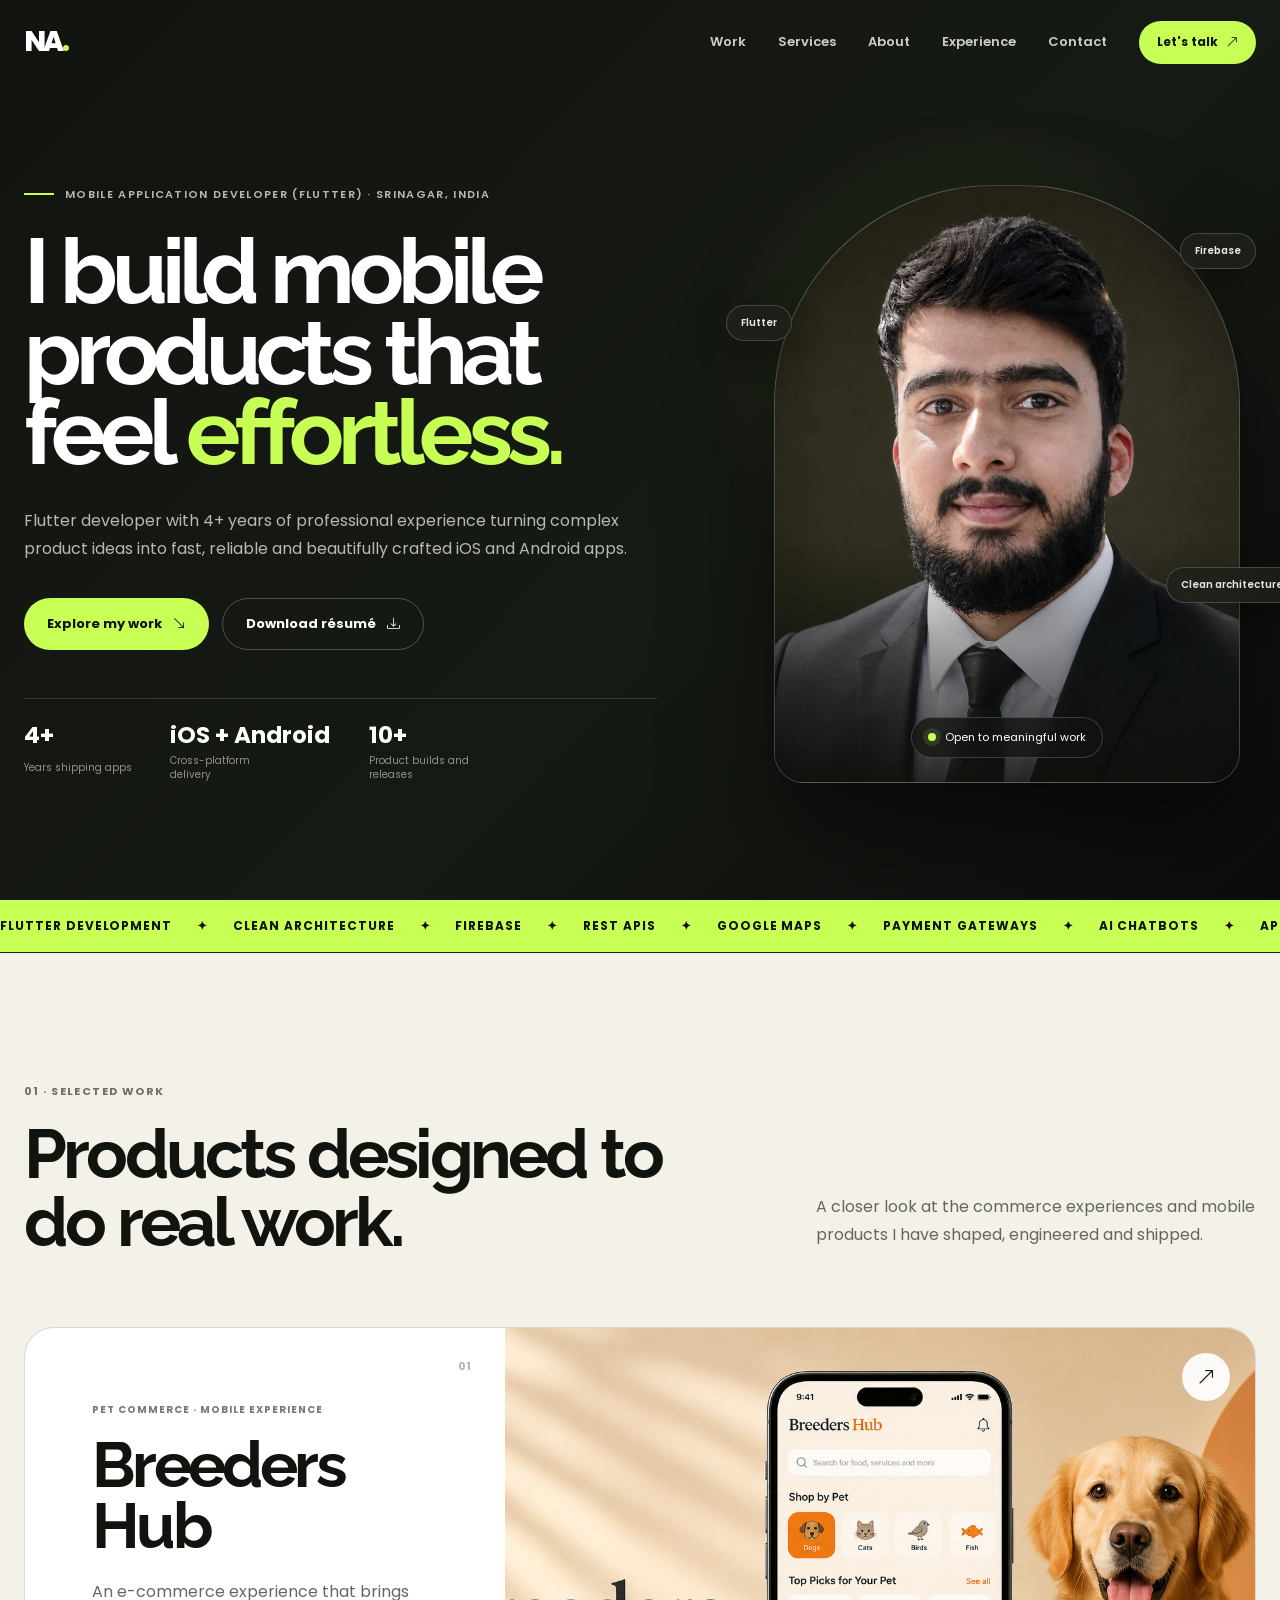
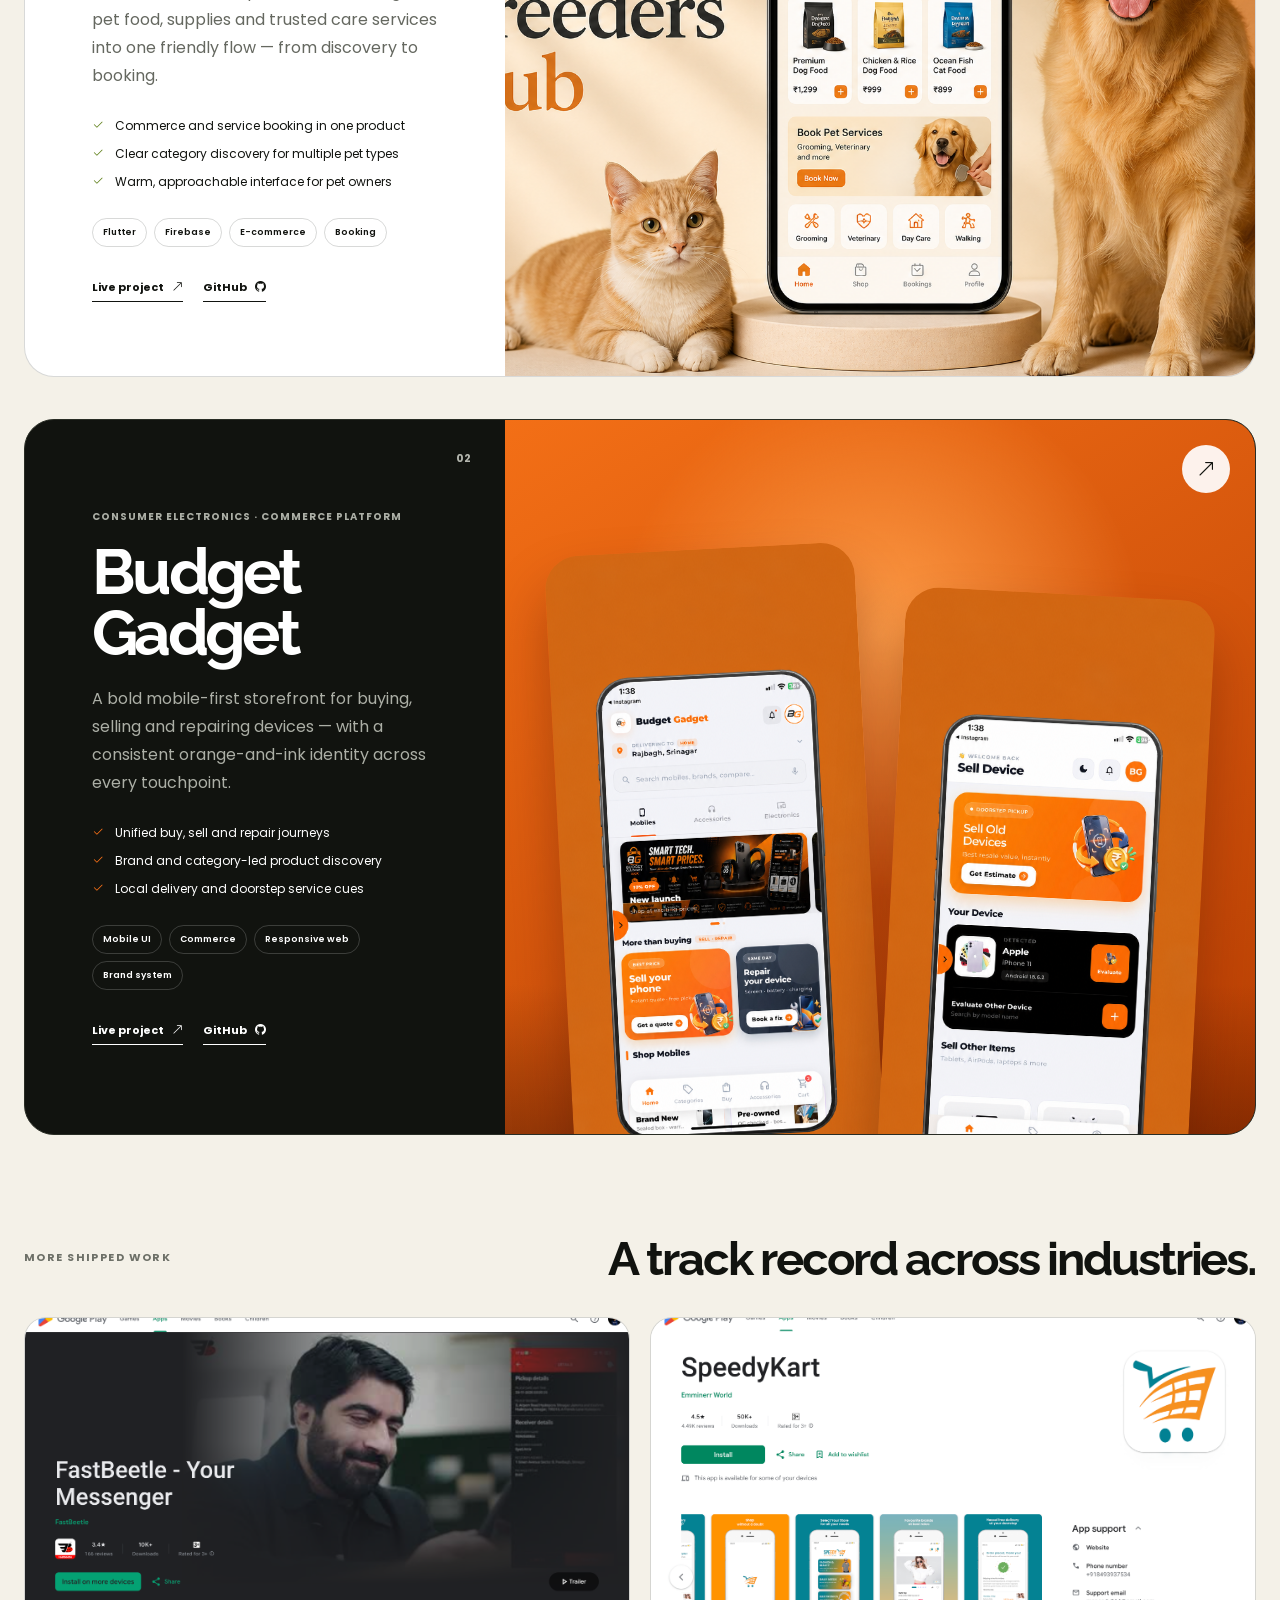
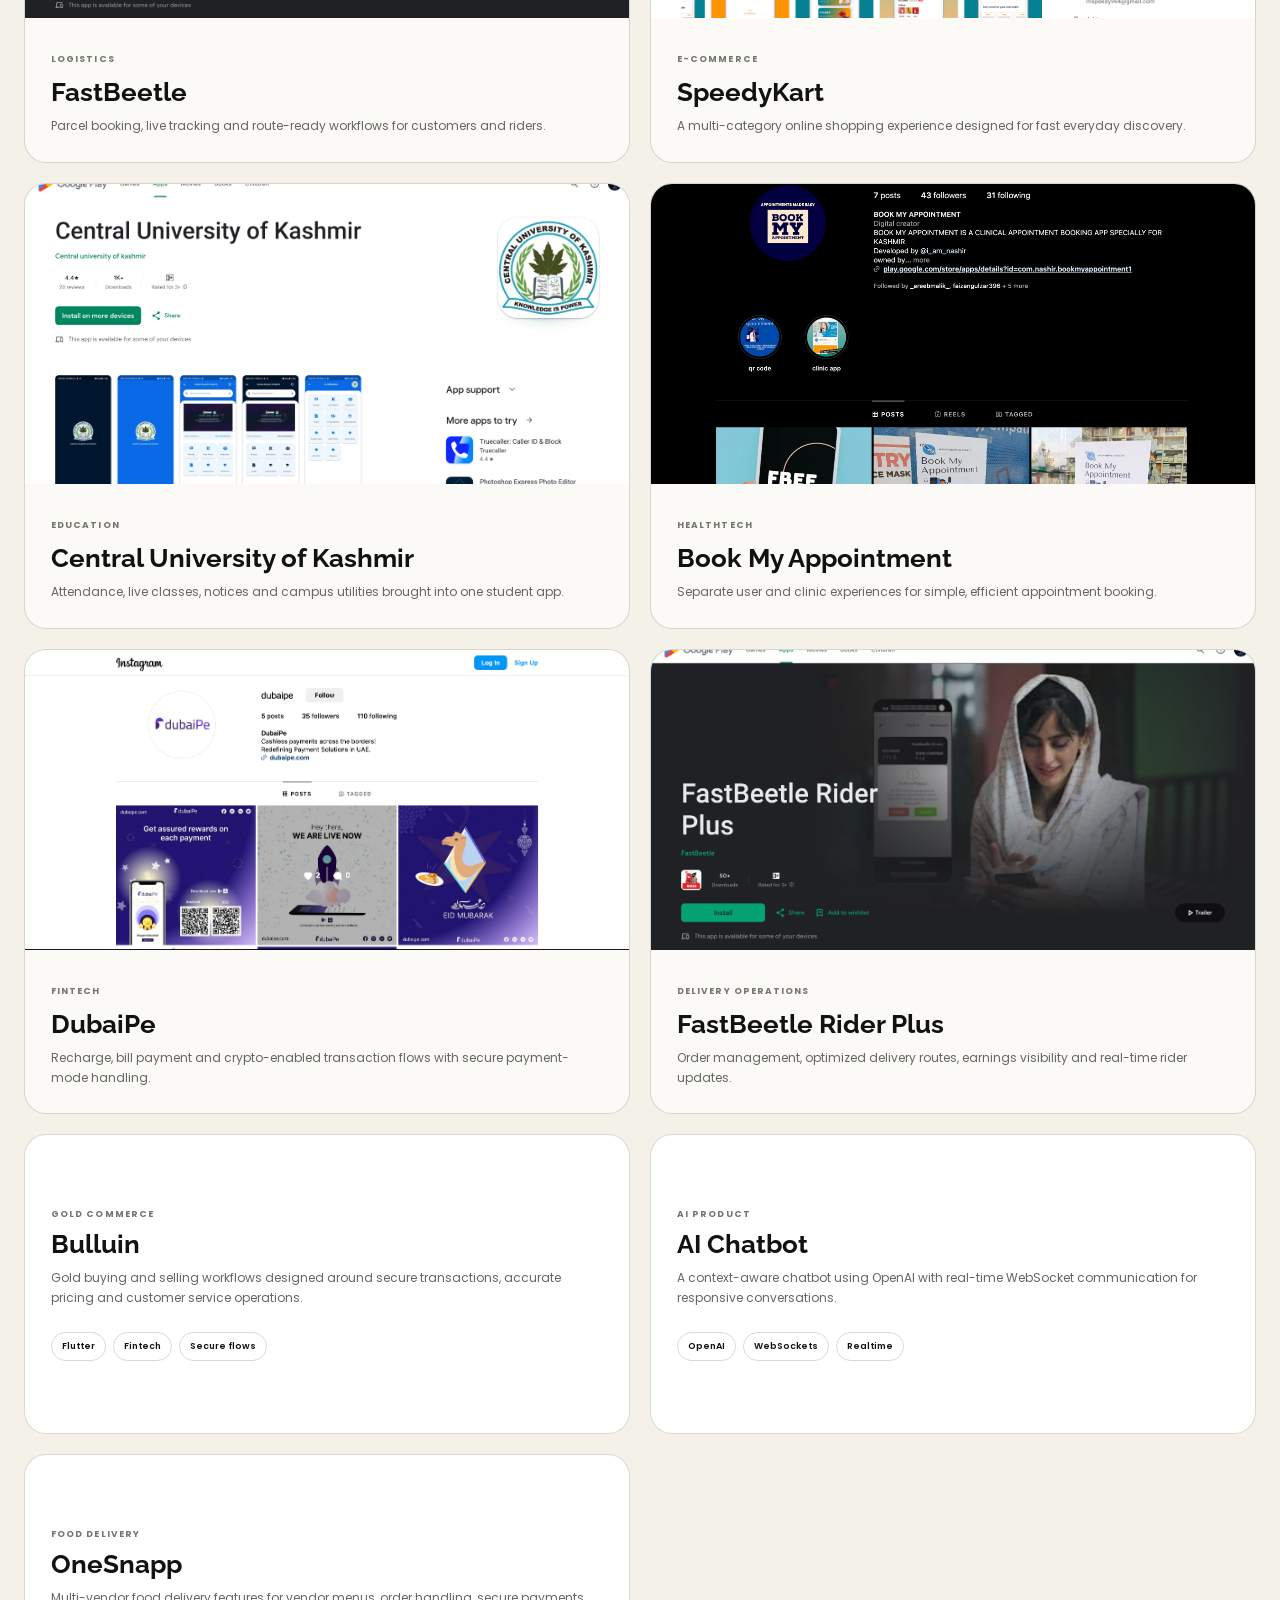
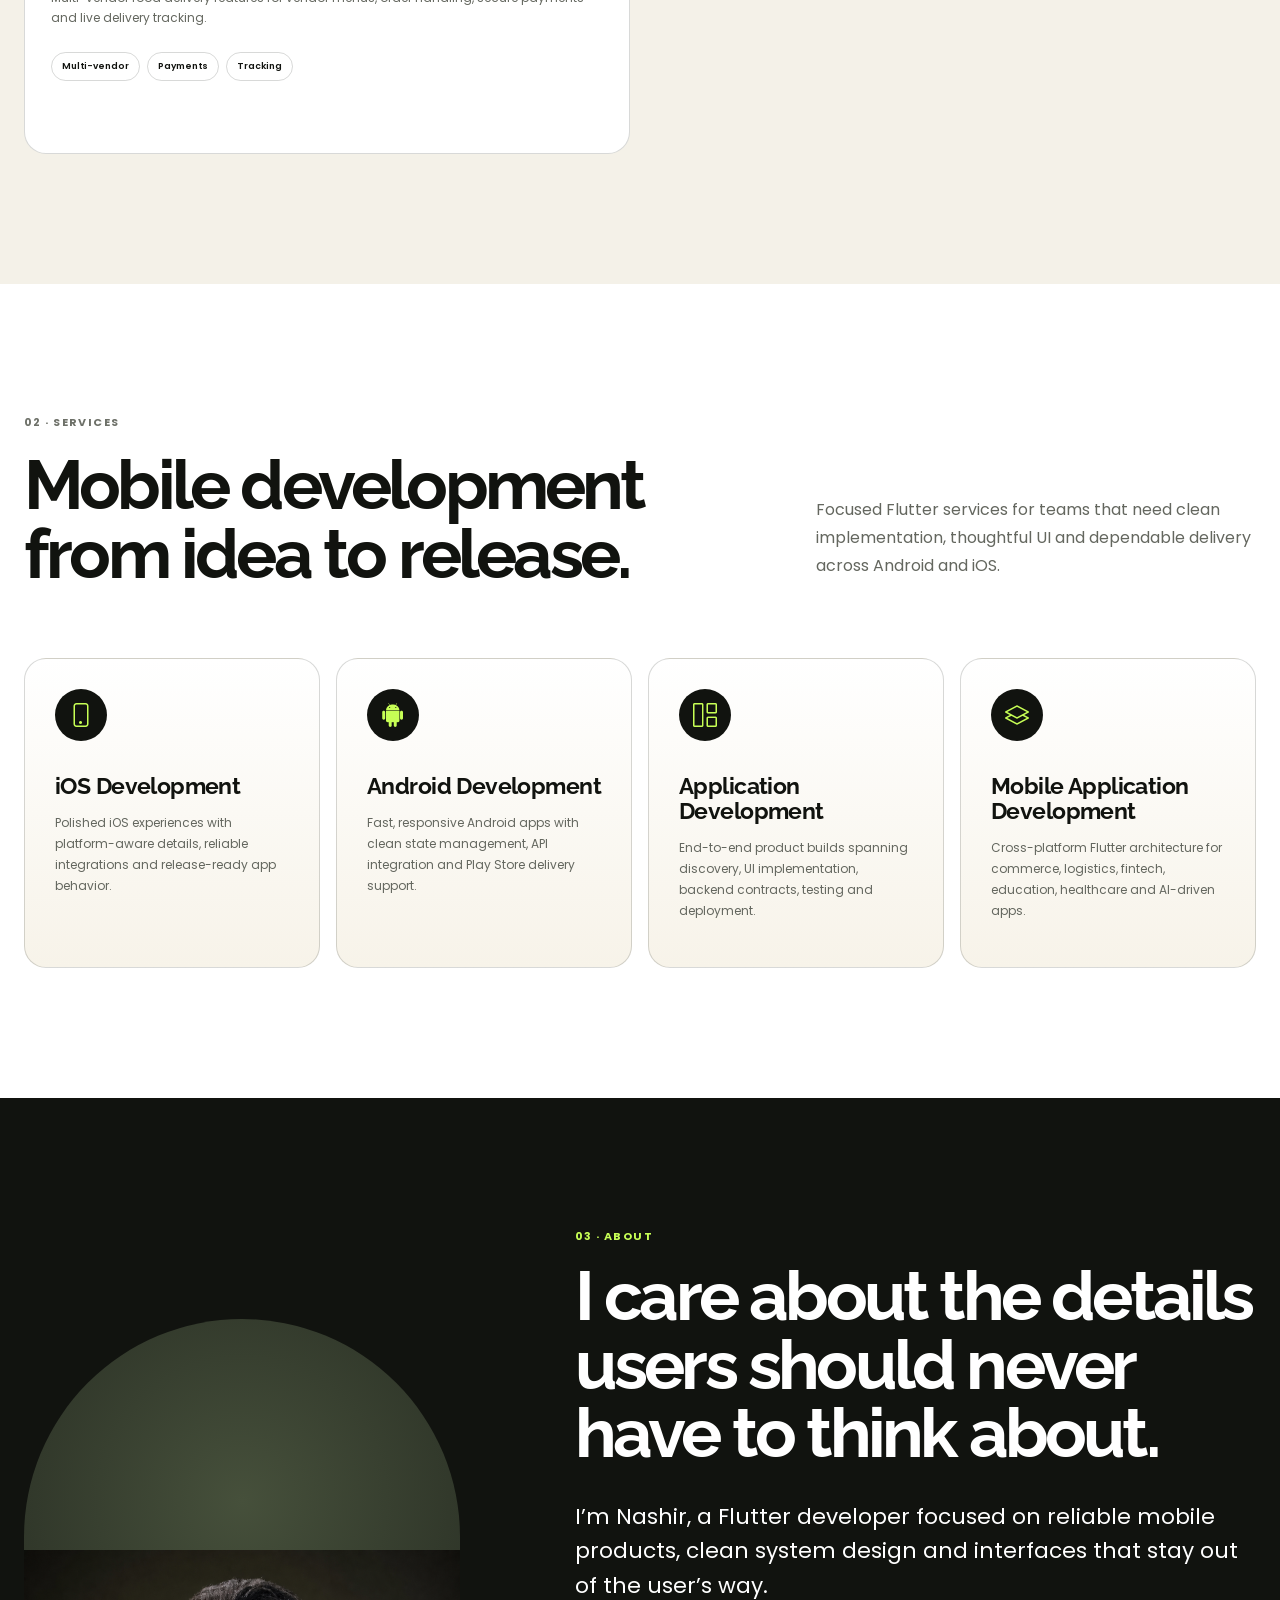
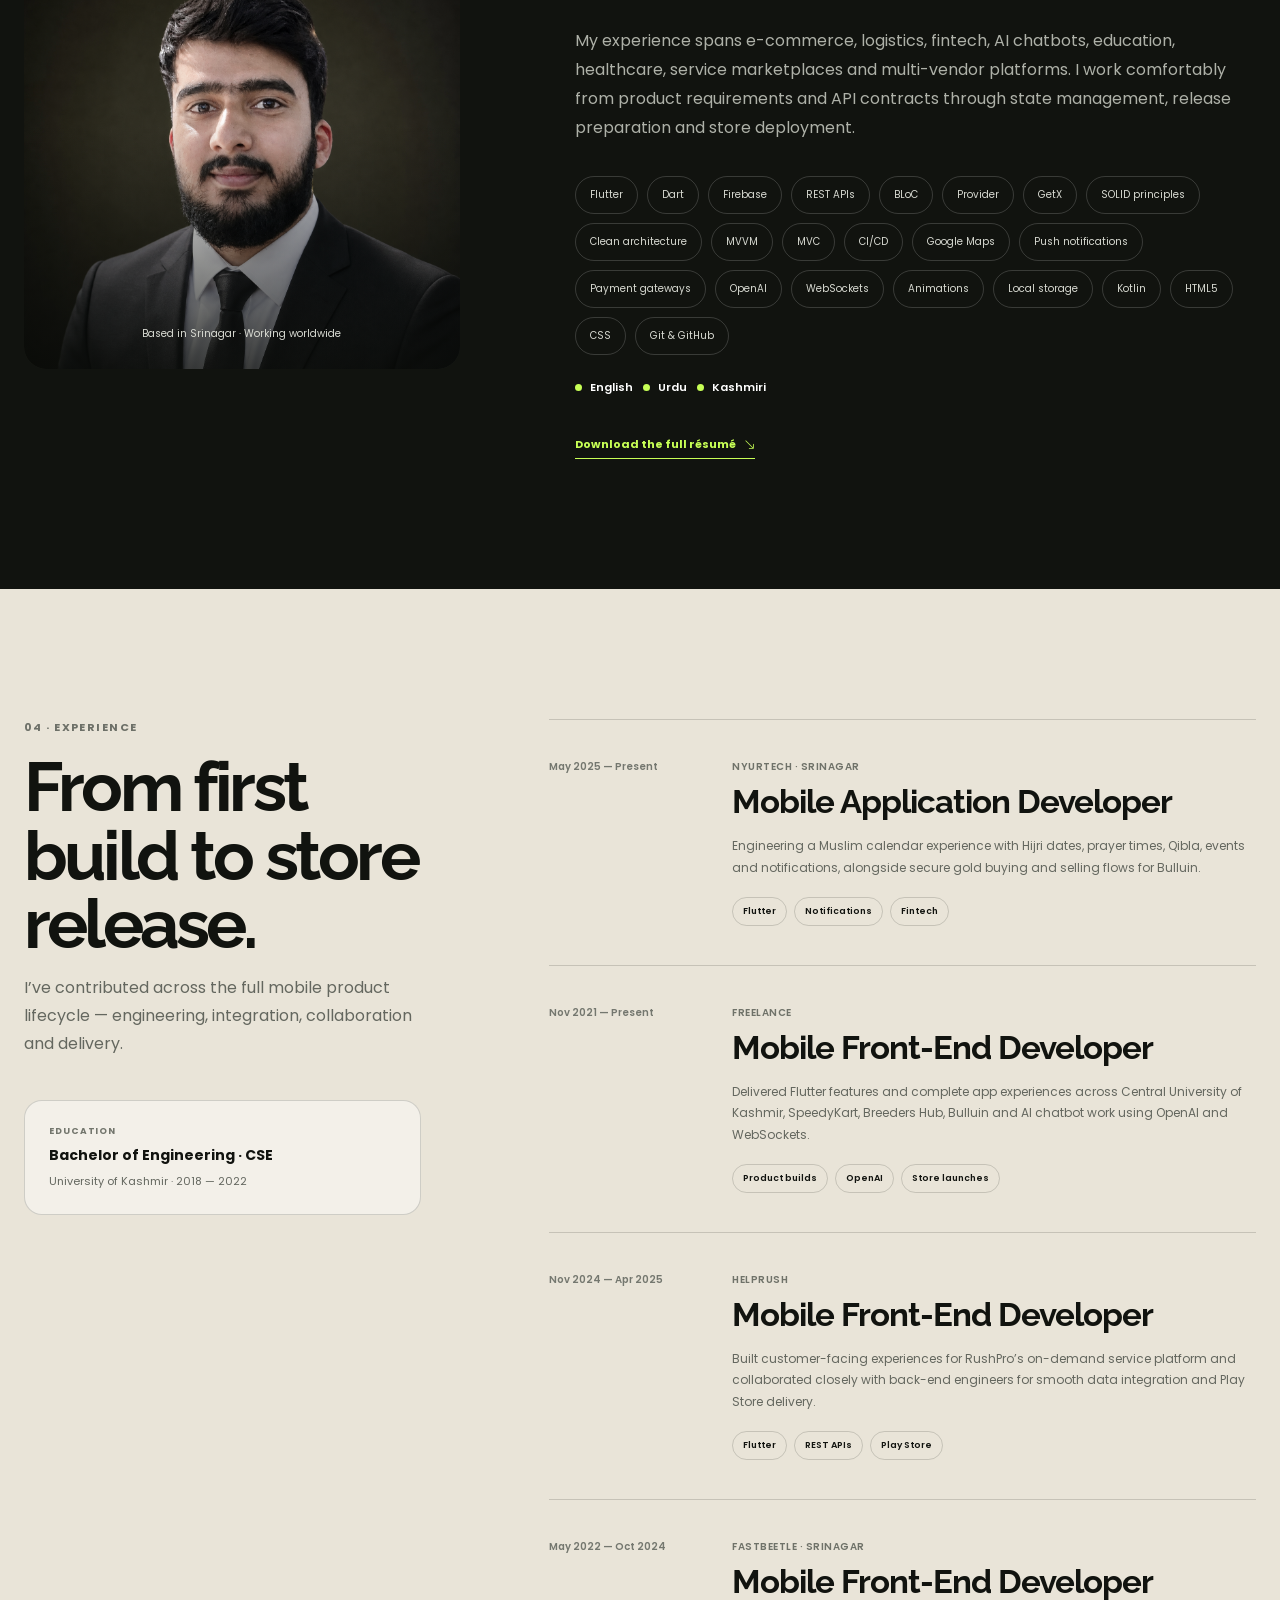
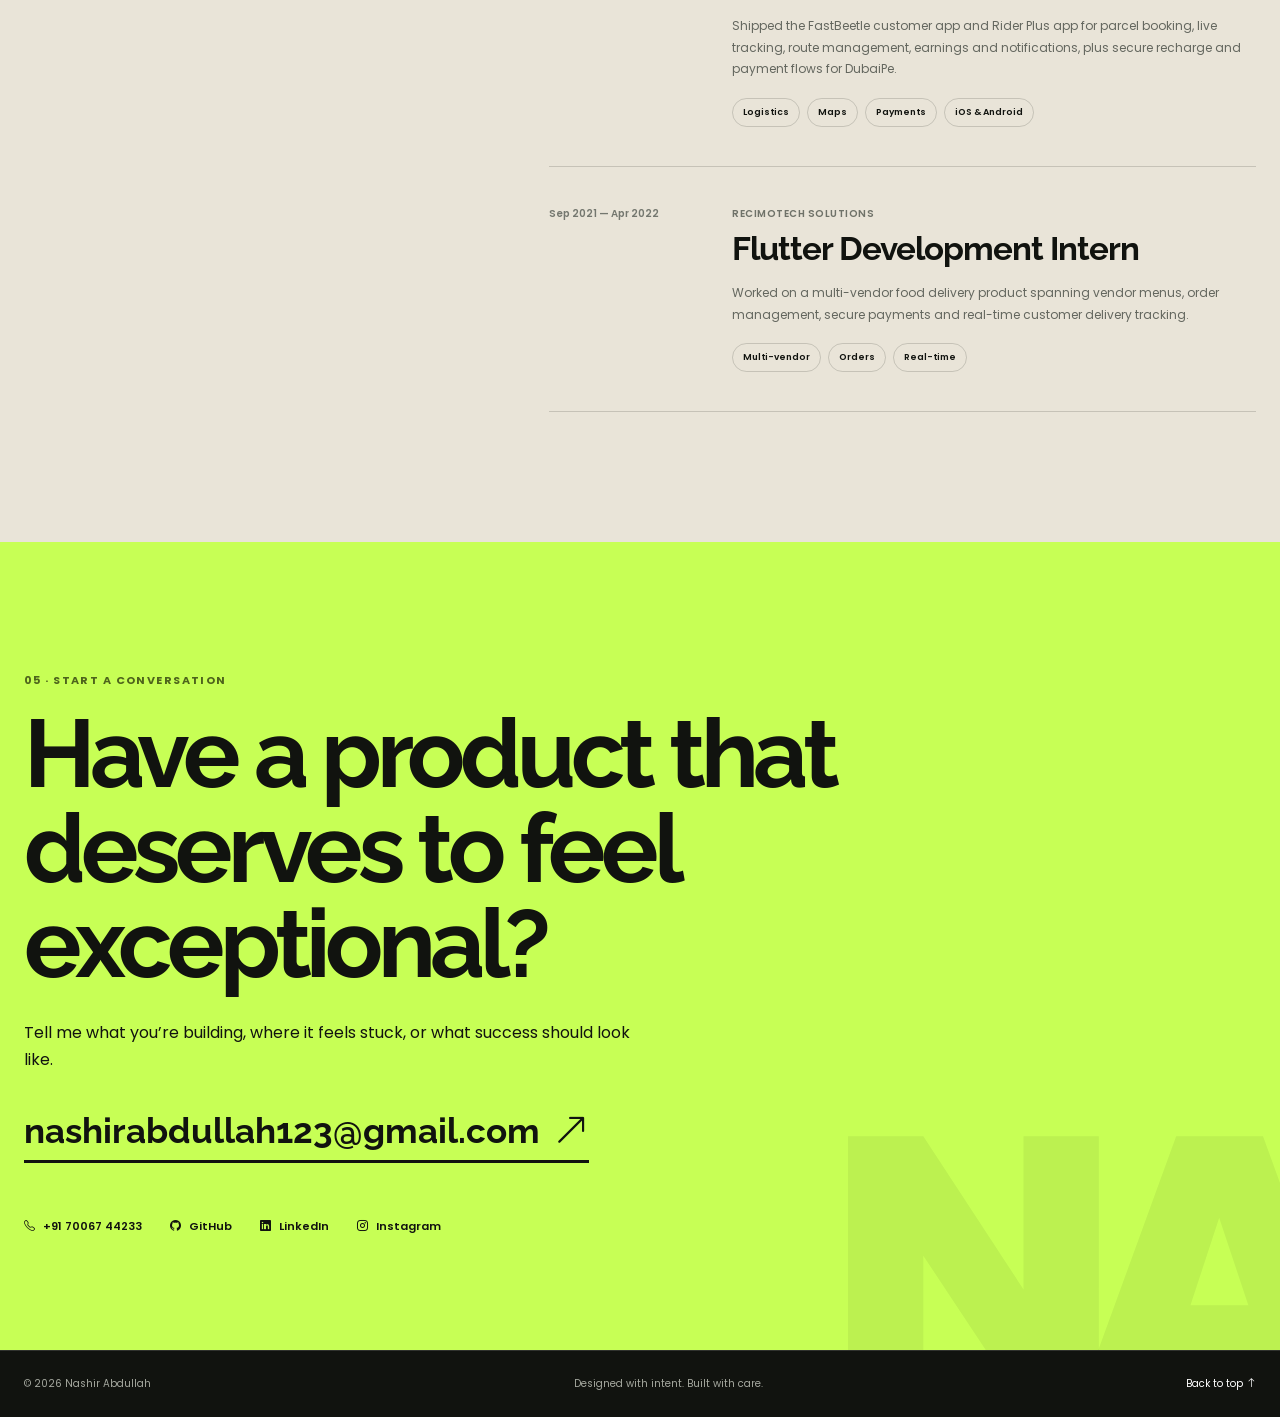
==== index.html @ 88361009 "Update portfolio content from LinkedIn" ====
<!doctype html>
<html lang="en">
<head>
  <meta charset="utf-8">
  <meta name="viewport" content="width=device-width, initial-scale=1">
  <title>Nashir Abdullah — Mobile Application Developer (Flutter)</title>
  <meta name="description" content="Portfolio of Nashir Abdullah, a Flutter mobile application developer building polished iOS and Android products across e-commerce, logistics, fintech, education, service platforms and AI.">
  <meta name="keywords" content="Nashir Abdullah, Flutter developer, mobile app developer, Dart, Firebase, Srinagar">
  <meta name="theme-color" content="#11130f">
  <meta property="og:type" content="website">
  <meta property="og:title" content="Nashir Abdullah — Mobile Application Developer (Flutter)">
  <meta property="og:description" content="Production-grade Flutter apps for iOS and Android, thoughtfully engineered and beautifully crafted.">
  <meta property="og:image" content="https://nashirdrabi.github.io/my_portfolio_bootstrap/public/og.png">
  <meta property="og:url" content="https://nashirdrabi.github.io/my_portfolio_bootstrap/">
  <meta name="twitter:card" content="summary_large_image">
  <meta name="twitter:title" content="Nashir Abdullah — Mobile Application Developer (Flutter)">
  <meta name="twitter:description" content="Production-grade Flutter apps for iOS and Android, thoughtfully engineered and beautifully crafted.">
  <meta name="twitter:image" content="https://nashirdrabi.github.io/my_portfolio_bootstrap/public/og.png">
  <link rel="icon" href="assets/img/favicon.png">
  <link rel="preconnect" href="https://fonts.googleapis.com">
  <link rel="preconnect" href="https://fonts.gstatic.com" crossorigin>
  <link href="https://fonts.googleapis.com/css2?family=Poppins:wght@400;500;600;700;800&amp;family=Raleway:wght@500;600;700;800&amp;display=swap" rel="stylesheet">
  <link href="assets/vendor/bootstrap-icons/bootstrap-icons.css" rel="stylesheet">
  <link href="assets/vendor/aos/aos.css" rel="stylesheet">
  <link href="assets/css/portfolio.css" rel="stylesheet">
</head>
<body>
  <header class="site-header" id="site-header">
    <div class="shell nav-shell">
      <a class="brand" href="#home" aria-label="Nashir Abdullah home">NA<span>.</span></a>
      <nav class="site-nav" id="site-nav" aria-label="Main navigation">
        <a href="#work">Work</a><a href="#services">Services</a><a href="#about">About</a><a href="#experience">Experience</a><a href="#contact">Contact</a>
      </nav>
      <a class="nav-cta" href="mailto:nashirabdullah123@gmail.com">Let's talk <i class="bi bi-arrow-up-right"></i></a>
      <button class="nav-toggle" type="button" aria-controls="site-nav" aria-expanded="false" aria-label="Open menu"><span></span><span></span></button>
    </div>
  </header>

  <main>
    <section class="hero" id="home">
      <div class="hero-grain" aria-hidden="true"></div>
      <div class="shell hero-grid">
        <div class="hero-copy" data-aos="fade-up">
          <p class="eyebrow"><span></span> Mobile Application Developer (Flutter) · Srinagar, India</p>
          <h1>I build mobile products that feel <em>effortless.</em></h1>
          <p class="hero-lede">Flutter developer with 4+ years of professional experience turning complex product ideas into fast, reliable and beautifully crafted iOS and Android apps.</p>
          <div class="hero-actions">
            <a class="button button-primary" href="#work">Explore my work <i class="bi bi-arrow-down-right"></i></a>
            <a class="button button-ghost" href="assets/Nashir-Abdullah-Resume.pdf" download>Download résumé <i class="bi bi-download"></i></a>
          </div>
          <div class="hero-proof" aria-label="Career highlights">
            <div><strong>4+</strong><span>Years shipping apps</span></div>
            <div><strong>iOS + Android</strong><span>Cross-platform delivery</span></div>
            <div><strong>10+</strong><span>Product builds and releases</span></div>
          </div>
        </div>
        <div class="hero-portrait" data-aos="fade-left" data-aos-delay="120">
          <div class="portrait-frame">
            <img src="assets/img/professional-portrait.png" alt="Nashir Abdullah in a professional suit">
            <div class="portrait-label"><span class="status-dot"></span> Open to meaningful work</div>
          </div>
          <span class="orbit-chip orbit-one">Flutter</span><span class="orbit-chip orbit-two">Firebase</span><span class="orbit-chip orbit-three">Clean architecture</span>
        </div>
      </div>
    </section>

    <div class="ticker" aria-label="Core capabilities"><div class="ticker-track">
      <span>Flutter development</span><i>✦</i><span>Clean architecture</span><i>✦</i><span>Firebase</span><i>✦</i><span>REST APIs</span><i>✦</i><span>Google Maps</span><i>✦</i><span>Payment gateways</span><i>✦</i><span>AI chatbots</span><i>✦</i><span>App Store delivery</span><i>✦</i>
      <span aria-hidden="true">Flutter development</span><i aria-hidden="true">✦</i><span aria-hidden="true">Clean architecture</span><i aria-hidden="true">✦</i><span aria-hidden="true">Firebase</span><i aria-hidden="true">✦</i><span aria-hidden="true">REST APIs</span><i aria-hidden="true">✦</i>
    </div></div>

    <section class="section work-section" id="work">
      <div class="shell">
        <div class="section-heading" data-aos="fade-up">
          <p class="section-kicker">01 · Selected work</p><h2>Products designed to do real work.</h2>
          <p>A closer look at the commerce experiences and mobile products I have shaped, engineered and shipped.</p>
        </div>

        <article class="featured-project breeders-project" data-aos="fade-up">
          <div class="project-copy">
            <div class="project-index">01</div><p class="project-type">Pet commerce · Mobile experience</p><h3>Breeders Hub</h3>
            <p>An e-commerce experience that brings pet food, supplies and trusted care services into one friendly flow — from discovery to booking.</p>
            <ul class="project-outcomes">
              <li><i class="bi bi-check2"></i> Commerce and service booking in one product</li>
              <li><i class="bi bi-check2"></i> Clear category discovery for multiple pet types</li>
              <li><i class="bi bi-check2"></i> Warm, approachable interface for pet owners</li>
            </ul>
            <div class="tag-row"><span>Flutter</span><span>Firebase</span><span>E-commerce</span><span>Booking</span></div>
            <div class="project-links">
              <a href="https://nashirdrabi.github.io/breeders_webiste/" target="_blank" rel="noopener">Live project <i class="bi bi-arrow-up-right"></i></a>
              <a href="https://github.com/nashirdrabi/breeders_webiste" target="_blank" rel="noopener">GitHub <i class="bi bi-github"></i></a>
            </div>
          </div>
          <a class="project-visual breeders-visual" href="https://nashirdrabi.github.io/breeders_webiste/" target="_blank" rel="noopener" aria-label="Open Breeders Hub live project">
            <img src="assets/img/projects/breeders-hub.png" alt="Breeders Hub pet-commerce mobile app concept with dog and cat" loading="lazy"><span class="visual-arrow"><i class="bi bi-arrow-up-right"></i></span>
          </a>
        </article>

        <article class="featured-project budget-project" data-aos="fade-up">
          <div class="project-copy">
            <div class="project-index">02</div><p class="project-type">Consumer electronics · Commerce platform</p><h3>Budget Gadget</h3>
            <p>A bold mobile-first storefront for buying, selling and repairing devices — with a consistent orange-and-ink identity across every touchpoint.</p>
            <ul class="project-outcomes">
              <li><i class="bi bi-check2"></i> Unified buy, sell and repair journeys</li>
              <li><i class="bi bi-check2"></i> Brand and category-led product discovery</li>
              <li><i class="bi bi-check2"></i> Local delivery and doorstep service cues</li>
            </ul>
            <div class="tag-row"><span>Mobile UI</span><span>Commerce</span><span>Responsive web</span><span>Brand system</span></div>
            <div class="project-links">
              <a href="https://nashirdrabi.github.io/budget_gadget_website/" target="_blank" rel="noopener">Live project <i class="bi bi-arrow-up-right"></i></a>
              <a href="https://github.com/nashirdrabi/budget_gadget_website" target="_blank" rel="noopener">GitHub <i class="bi bi-github"></i></a>
            </div>
          </div>
          <a class="project-visual budget-visual" href="https://nashirdrabi.github.io/budget_gadget_website/" target="_blank" rel="noopener" aria-label="Open Budget Gadget live project">
            <img class="phone-one" src="assets/img/projects/budget-gadget-shop.png" alt="Budget Gadget mobile shopping interface" loading="lazy">
            <img class="phone-two" src="assets/img/projects/budget-gadget-sell.png" alt="Budget Gadget sell-device interface" loading="lazy">
            <span class="visual-arrow"><i class="bi bi-arrow-up-right"></i></span>
          </a>
        </article>

        <div class="more-work-heading" data-aos="fade-up"><p class="section-kicker">More shipped work</p><h3>A track record across industries.</h3></div>
        <div class="project-grid">
          <article class="project-card" data-aos="fade-up"><div class="card-image"><img src="assets/img/fastbeetle.png" alt="FastBeetle delivery app listing" loading="lazy"></div><div class="card-body"><span>Logistics</span><h4>FastBeetle</h4><p>Parcel booking, live tracking and route-ready workflows for customers and riders.</p></div></article>
          <article class="project-card" data-aos="fade-up" data-aos-delay="60"><div class="card-image"><img src="assets/img/speedykart.png" alt="SpeedyKart shopping app listing" loading="lazy"></div><div class="card-body"><span>E-commerce</span><h4>SpeedyKart</h4><p>A multi-category online shopping experience designed for fast everyday discovery.</p></div></article>
          <article class="project-card" data-aos="fade-up"><div class="card-image"><img src="assets/img/university.png" alt="Central University of Kashmir app listing" loading="lazy"></div><div class="card-body"><span>Education</span><h4>Central University of Kashmir</h4><p>Attendance, live classes, notices and campus utilities brought into one student app.</p></div></article>
          <article class="project-card" data-aos="fade-up" data-aos-delay="60"><div class="card-image"><img src="assets/img/bma.png" alt="Book My Appointment clinical booking product" loading="lazy"></div><div class="card-body"><span>Healthtech</span><h4>Book My Appointment</h4><p>Separate user and clinic experiences for simple, efficient appointment booking.</p></div></article>
          <article class="project-card" data-aos="fade-up"><div class="card-image"><img src="assets/img/dubaipe.png" alt="DubaiPe digital payment app" loading="lazy"></div><div class="card-body"><span>Fintech</span><h4>DubaiPe</h4><p>Recharge, bill payment and crypto-enabled transaction flows with secure payment-mode handling.</p></div></article>
          <article class="project-card" data-aos="fade-up" data-aos-delay="60"><div class="card-image"><img src="assets/img/rider.png" alt="FastBeetle Rider Plus delivery partner app" loading="lazy"></div><div class="card-body"><span>Delivery operations</span><h4>FastBeetle Rider Plus</h4><p>Order management, optimized delivery routes, earnings visibility and real-time rider updates.</p></div></article>
          <article class="project-card text-project-card" data-aos="fade-up"><div class="card-body"><span>Gold commerce</span><h4>Bulluin</h4><p>Gold buying and selling workflows designed around secure transactions, accurate pricing and customer service operations.</p><div class="tag-row"><span>Flutter</span><span>Fintech</span><span>Secure flows</span></div></div></article>
          <article class="project-card text-project-card" data-aos="fade-up" data-aos-delay="60"><div class="card-body"><span>AI product</span><h4>AI Chatbot</h4><p>A context-aware chatbot using OpenAI with real-time WebSocket communication for responsive conversations.</p><div class="tag-row"><span>OpenAI</span><span>WebSockets</span><span>Realtime</span></div></div></article>
          <article class="project-card text-project-card" data-aos="fade-up"><div class="card-body"><span>Food delivery</span><h4>OneSnapp</h4><p>Multi-vendor food delivery features for vendor menus, order handling, secure payments and live delivery tracking.</p><div class="tag-row"><span>Multi-vendor</span><span>Payments</span><span>Tracking</span></div></div></article>
        </div>
      </div>
    </section>

    <section class="section services-section" id="services">
      <div class="shell">
        <div class="section-heading" data-aos="fade-up">
          <p class="section-kicker">02 · Services</p><h2>Mobile development from idea to release.</h2>
          <p>Focused Flutter services for teams that need clean implementation, thoughtful UI and dependable delivery across Android and iOS.</p>
        </div>
        <div class="service-grid">
          <article class="service-card" data-aos="fade-up"><i class="bi bi-phone"></i><h3>iOS Development</h3><p>Polished iOS experiences with platform-aware details, reliable integrations and release-ready app behavior.</p></article>
          <article class="service-card" data-aos="fade-up" data-aos-delay="50"><i class="bi bi-android2"></i><h3>Android Development</h3><p>Fast, responsive Android apps with clean state management, API integration and Play Store delivery support.</p></article>
          <article class="service-card" data-aos="fade-up" data-aos-delay="100"><i class="bi bi-grid-1x2"></i><h3>Application Development</h3><p>End-to-end product builds spanning discovery, UI implementation, backend contracts, testing and deployment.</p></article>
          <article class="service-card" data-aos="fade-up" data-aos-delay="150"><i class="bi bi-layers"></i><h3>Mobile Application Development</h3><p>Cross-platform Flutter architecture for commerce, logistics, fintech, education, healthcare and AI-driven apps.</p></article>
        </div>
      </div>
    </section>

    <section class="section about-section" id="about">
      <div class="shell about-grid">
        <div class="about-photo" data-aos="fade-right"><img src="assets/img/professional-portrait.png" alt="Nashir Abdullah in a professional suit" loading="lazy"><span>Based in Srinagar · Working worldwide</span></div>
        <div class="about-copy" data-aos="fade-up">
          <p class="section-kicker">03 · About</p><h2>I care about the details users should never have to think about.</h2>
          <p class="about-lead">I’m Nashir, a Flutter developer focused on reliable mobile products, clean system design and interfaces that stay out of the user’s way.</p>
          <p>My experience spans e-commerce, logistics, fintech, AI chatbots, education, healthcare, service marketplaces and multi-vendor platforms. I work comfortably from product requirements and API contracts through state management, release preparation and store deployment.</p>
          <div class="skill-cloud" aria-label="Skills"><span>Flutter</span><span>Dart</span><span>Firebase</span><span>REST APIs</span><span>BLoC</span><span>Provider</span><span>GetX</span><span>SOLID principles</span><span>Clean architecture</span><span>MVVM</span><span>MVC</span><span>CI/CD</span><span>Google Maps</span><span>Push notifications</span><span>Payment gateways</span><span>OpenAI</span><span>WebSockets</span><span>Animations</span><span>Local storage</span><span>Kotlin</span><span>HTML5</span><span>CSS</span><span>Git &amp; GitHub</span></div>
          <div class="language-row" aria-label="Languages"><span>English</span><span>Urdu</span><span>Kashmiri</span></div>
          <a class="text-link" href="assets/Nashir-Abdullah-Resume.pdf" download>Download the full résumé <i class="bi bi-arrow-down-right"></i></a>
        </div>
      </div>
    </section>

    <section class="section experience-section" id="experience">
      <div class="shell experience-layout">
        <div class="experience-intro" data-aos="fade-up">
          <p class="section-kicker">04 · Experience</p><h2>From first build to store release.</h2><p>I’ve contributed across the full mobile product lifecycle — engineering, integration, collaboration and delivery.</p>
          <div class="education-card"><span>Education</span><strong>Bachelor of Engineering · CSE</strong><p>University of Kashmir · 2018 — 2022</p></div>
        </div>
        <div class="timeline">
          <article class="timeline-item" data-aos="fade-up"><div class="timeline-date">May 2025 — Present</div><div><p>NyurTech · Srinagar</p><h3>Mobile Application Developer</h3><p>Engineering a Muslim calendar experience with Hijri dates, prayer times, Qibla, events and notifications, alongside secure gold buying and selling flows for Bulluin.</p><div class="mini-tags"><span>Flutter</span><span>Notifications</span><span>Fintech</span></div></div></article>
          <article class="timeline-item" data-aos="fade-up"><div class="timeline-date">Nov 2021 — Present</div><div><p>Freelance</p><h3>Mobile Front-End Developer</h3><p>Delivered Flutter features and complete app experiences across Central University of Kashmir, SpeedyKart, Breeders Hub, Bulluin and AI chatbot work using OpenAI and WebSockets.</p><div class="mini-tags"><span>Product builds</span><span>OpenAI</span><span>Store launches</span></div></div></article>
          <article class="timeline-item" data-aos="fade-up"><div class="timeline-date">Nov 2024 — Apr 2025</div><div><p>Helprush</p><h3>Mobile Front-End Developer</h3><p>Built customer-facing experiences for RushPro’s on-demand service platform and collaborated closely with back-end engineers for smooth data integration and Play Store delivery.</p><div class="mini-tags"><span>Flutter</span><span>REST APIs</span><span>Play Store</span></div></div></article>
          <article class="timeline-item" data-aos="fade-up"><div class="timeline-date">May 2022 — Oct 2024</div><div><p>FastBeetle · Srinagar</p><h3>Mobile Front-End Developer</h3><p>Shipped the FastBeetle customer app and Rider Plus app for parcel booking, live tracking, route management, earnings and notifications, plus secure recharge and payment flows for DubaiPe.</p><div class="mini-tags"><span>Logistics</span><span>Maps</span><span>Payments</span><span>iOS &amp; Android</span></div></div></article>
          <article class="timeline-item" data-aos="fade-up"><div class="timeline-date">Sep 2021 — Apr 2022</div><div><p>RecimoTech Solutions</p><h3>Flutter Development Intern</h3><p>Worked on a multi-vendor food delivery product spanning vendor menus, order management, secure payments and real-time customer delivery tracking.</p><div class="mini-tags"><span>Multi-vendor</span><span>Orders</span><span>Real-time</span></div></div></article>
        </div>
      </div>
    </section>

    <section class="contact-section" id="contact"><div class="shell contact-inner" data-aos="fade-up">
      <p class="section-kicker">05 · Start a conversation</p><h2>Have a product that deserves to feel exceptional?</h2><p>Tell me what you’re building, where it feels stuck, or what success should look like.</p>
      <a class="contact-email" href="mailto:nashirabdullah123@gmail.com">nashirabdullah123@gmail.com <i class="bi bi-arrow-up-right"></i></a>
      <div class="contact-meta"><a href="tel:+917006744233"><i class="bi bi-telephone"></i> +91 70067 44233</a><a href="https://github.com/nashirdrabi" target="_blank" rel="noopener"><i class="bi bi-github"></i> GitHub</a><a href="https://www.linkedin.com/in/nashir-abdullah-133068212/" target="_blank" rel="noopener"><i class="bi bi-linkedin"></i> LinkedIn</a><a href="https://www.instagram.com/i_am_nashir/" target="_blank" rel="noopener"><i class="bi bi-instagram"></i> Instagram</a></div>
    </div></section>
  </main>

  <footer class="site-footer"><div class="shell"><p>© <span id="year">2026</span> Nashir Abdullah</p><p>Designed with intent. Built with care.</p><a href="#home">Back to top <i class="bi bi-arrow-up"></i></a></div></footer>
  <script src="assets/vendor/aos/aos.js"></script><script src="assets/js/main.js"></script>
</body>
</html>
---- assets/css/portfolio.css ----
:root {
  --ink: #11130f;
  --ink-soft: #1a1e18;
  --paper: #f4f1e8;
  --paper-deep: #e9e4d8;
  --acid: #c7ff55;
  --acid-soft: #e0ffa1;
  --orange: #ff7318;
  --line: rgba(17, 19, 15, 0.16);
  --white-line: rgba(255, 255, 255, 0.13);
  --muted: #64675f;
  --shell: 1240px;
}

* { box-sizing: border-box; }
html { scroll-behavior: smooth; scroll-padding-top: 82px; }
body { margin: 0; background: var(--paper); color: var(--ink); font-family: "Poppins", sans-serif; -webkit-font-smoothing: antialiased; }
body.nav-open { overflow: hidden; }
img { display: block; max-width: 100%; }
a { color: inherit; text-decoration: none; }
button { font: inherit; }
.shell { width: min(calc(100% - 48px), var(--shell)); margin-inline: auto; }
.section { padding: 130px 0; }

.site-header { position: fixed; inset: 0 0 auto; z-index: 1000; color: #fff; transition: background .25s ease, border-color .25s ease; }
.site-header.is-scrolled { background: rgba(17, 19, 15, .9); border-bottom: 1px solid var(--white-line); backdrop-filter: blur(18px); }
.nav-shell { height: 84px; display: flex; align-items: center; justify-content: space-between; gap: 32px; }
.brand { font: 800 28px/1 "Poppins", sans-serif; letter-spacing: -.09em; }
.brand span { color: var(--acid); }
.site-nav { display: flex; align-items: center; gap: 32px; margin-left: auto; }
.site-nav a { position: relative; color: #ced0c7; font-size: 13px; font-weight: 600; }
.site-nav a::after { content: ""; position: absolute; left: 0; right: 100%; bottom: -8px; height: 2px; background: var(--acid); transition: right .25s ease; }
.site-nav a:hover { color: #fff; }
.site-nav a:hover::after { right: 0; }
.nav-cta { display: inline-flex; align-items: center; gap: 8px; min-height: 43px; padding: 0 18px; border-radius: 999px; background: var(--acid); color: var(--ink); font-size: 12px; font-weight: 700; }
.nav-toggle { display: none; width: 42px; height: 42px; padding: 0; border: 1px solid var(--white-line); border-radius: 50%; background: transparent; }
.nav-toggle span { display: block; width: 17px; height: 1px; margin: 5px auto; background: #fff; transition: transform .2s ease; }

.hero { min-height: 100svh; position: relative; display: flex; align-items: center; overflow: hidden; padding: 142px 0 74px; background: radial-gradient(circle at 76% 42%, rgba(199,255,85,.14), transparent 24%), linear-gradient(135deg, #11130f, #161a14 58%, #0b0d0a); color: #fff; }
.hero-grain { position: absolute; inset: 0; opacity: .17; pointer-events: none; background-image: radial-gradient(rgba(255,255,255,.2) .6px, transparent .6px); background-size: 6px 6px; }
.hero-grid { position: relative; z-index: 1; display: grid; grid-template-columns: minmax(0, 1.12fr) minmax(340px, .88fr); gap: clamp(55px, 8vw, 110px); align-items: center; }
.eyebrow { display: flex; align-items: center; gap: 11px; margin: 0 0 28px; color: #b7baaf; font-size: 11px; font-weight: 600; letter-spacing: .12em; text-transform: uppercase; }
.eyebrow span { width: 30px; height: 2px; background: var(--acid); }
.hero h1 { max-width: 780px; margin: 0; color: #fff; font: 700 clamp(4.1rem, 7.1vw, 7.6rem)/.89 "Raleway", sans-serif; letter-spacing: -.067em; }
.hero h1 em { color: var(--acid); font-style: normal; }
.hero-lede { max-width: 640px; margin: 34px 0 0; color: #b7baaf; font-size: clamp(1rem, 1.25vw, 1.18rem); line-height: 1.75; }
.hero-actions { display: flex; flex-wrap: wrap; gap: 13px; margin-top: 35px; }
.button { display: inline-flex; align-items: center; justify-content: center; gap: 11px; min-height: 52px; padding: 0 23px; border-radius: 999px; font-size: 13px; font-weight: 700; transition: transform .2s ease, background .2s ease, color .2s ease; }
.button:hover { transform: translateY(-2px); }
.button-primary { background: var(--acid); color: var(--ink); }
.button-primary:hover { background: var(--acid-soft); }
.button-ghost { border: 1px solid rgba(255,255,255,.25); color: #fff; }
.button-ghost:hover { background: #fff; color: var(--ink); }
.hero-proof { display: flex; gap: clamp(21px, 3vw, 42px); margin-top: 48px; padding-top: 25px; border-top: 1px solid var(--white-line); }
.hero-proof div { display: grid; gap: 7px; }
.hero-proof strong { color: #fff; font-size: clamp(1.1rem, 1.8vw, 1.55rem); line-height: 1; }
.hero-proof span { max-width: 116px; color: #8f9388; font-size: 10px; line-height: 1.4; }
.hero-portrait { position: relative; width: min(100%, 466px); margin-inline: auto; }
.portrait-frame { position: relative; overflow: hidden; aspect-ratio: .78; border: 1px solid rgba(255,255,255,.16); border-radius: 220px 220px 30px 30px; background: linear-gradient(#394031, #1a1f18); box-shadow: 0 44px 100px rgba(0,0,0,.5); }
.portrait-frame::after { content: ""; position: absolute; inset: auto 0 0; height: 40%; background: linear-gradient(transparent, rgba(12,15,11,.88)); }
.portrait-frame img { width: 100%; height: 100%; object-fit: cover; object-position: 54% 46%; transform: scale(1.04); }
.portrait-label { position: absolute; z-index: 2; left: 50%; bottom: 24px; transform: translateX(-50%); display: flex; align-items: center; gap: 9px; width: max-content; max-width: calc(100% - 36px); padding: 11px 16px; border: 1px solid rgba(255,255,255,.18); border-radius: 999px; background: rgba(17,19,15,.75); backdrop-filter: blur(12px); font-size: 11px; }
.status-dot { width: 8px; height: 8px; border-radius: 50%; background: var(--acid); box-shadow: 0 0 0 5px rgba(199,255,85,.12); }
.orbit-chip { position: absolute; z-index: 3; padding: 9px 14px; border: 1px solid rgba(255,255,255,.18); border-radius: 999px; background: rgba(30,34,27,.87); backdrop-filter: blur(12px); color: #e8eade; font-size: 10px; font-weight: 600; box-shadow: 0 12px 34px rgba(0,0,0,.3); }
.orbit-one { top: 20%; left: -48px; }.orbit-two { top: 8%; right: -16px; }.orbit-three { right: -58px; bottom: 30%; }

.ticker { overflow: hidden; padding: 17px 0; border-bottom: 1px solid #1d201a; background: var(--acid); color: var(--ink); }
.ticker-track { display: flex; align-items: center; gap: 25px; width: max-content; white-space: nowrap; animation: ticker 28s linear infinite; font-size: 12px; font-weight: 700; letter-spacing: .08em; text-transform: uppercase; }
.ticker-track i { font-style: normal; }
@keyframes ticker { to { transform: translateX(-48%); } }

.section-kicker { margin: 0 0 17px; color: #6d7068; font-size: 11px; font-weight: 700; letter-spacing: .13em; text-transform: uppercase; }
.section-heading { display: grid; grid-template-columns: minmax(0, 1fr) minmax(280px, 440px); gap: 28px 65px; align-items: end; margin-bottom: 70px; }
.section-heading .section-kicker { grid-column: 1 / -1; margin-bottom: -8px; }
.section-heading h2, .about-copy h2, .experience-intro h2, .contact-inner h2 { margin: 0; font: 700 clamp(2.8rem, 5.4vw, 5.4rem)/.99 "Raleway", sans-serif; letter-spacing: -.055em; }
.section-heading > p:last-child { margin: 0 0 8px; color: var(--muted); line-height: 1.75; }

.work-section { background: var(--paper); }
.featured-project { display: grid; grid-template-columns: minmax(310px, .78fr) minmax(0, 1.22fr); min-height: 650px; margin-bottom: 42px; border: 1px solid var(--line); border-radius: 30px; overflow: hidden; background: #fff; }
.project-copy { position: relative; display: flex; flex-direction: column; justify-content: center; padding: clamp(38px, 5.2vw, 68px); }
.project-index { position: absolute; top: 30px; right: 34px; color: #b4b6ae; font-size: 11px; font-weight: 700; }
.project-type { margin: 0 0 17px; color: #777b71; font-size: 10px; font-weight: 700; letter-spacing: .1em; text-transform: uppercase; }
.project-copy h3 { margin: 0 0 21px; font: 700 clamp(2.8rem, 5vw, 4.9rem)/.95 "Raleway", sans-serif; letter-spacing: -.055em; }
.project-copy > p:not(.project-type) { margin: 0; color: #656860; line-height: 1.75; }
.project-outcomes { display: grid; gap: 10px; margin: 27px 0 0; padding: 0; list-style: none; font-size: 12px; }
.project-outcomes i { margin-right: 8px; color: #5e7f18; }
.tag-row, .mini-tags { display: flex; flex-wrap: wrap; gap: 7px; margin-top: 27px; }
.tag-row span, .mini-tags span { padding: 7px 10px; border: 1px solid var(--line); border-radius: 999px; font-size: 9px; font-weight: 600; }
.project-links { display: flex; flex-wrap: wrap; gap: 20px; margin-top: 32px; }
.project-links a, .text-link { display: inline-flex; align-items: center; gap: 8px; border-bottom: 1px solid currentColor; padding-bottom: 5px; font-size: 11px; font-weight: 700; }
.project-links a:hover, .text-link:hover { color: #567512; }
.project-visual { position: relative; overflow: hidden; min-height: 500px; }
.visual-arrow { position: absolute; top: 25px; right: 25px; z-index: 4; display: grid; place-items: center; width: 48px; height: 48px; border-radius: 50%; background: rgba(255,255,255,.92); color: var(--ink); font-size: 18px; transition: transform .25s ease; }
.project-visual:hover .visual-arrow { transform: rotate(45deg); }
.breeders-visual { background: #f2cba3; }
.breeders-visual img { width: 100%; height: 100%; object-fit: cover; transition: transform .65s ease; }
.breeders-visual:hover img { transform: scale(1.025); }
.budget-project { background: var(--ink); color: #fff; border-color: #292d25; }
.budget-project .project-copy > p, .budget-project .project-type { color: #acafa6; }
.budget-project .project-outcomes i { color: var(--orange); }
.budget-project .tag-row span { border-color: rgba(255,255,255,.18); }
.budget-project .project-links a:hover { color: var(--orange); }
.budget-visual { display: flex; align-items: flex-end; justify-content: center; gap: 3%; padding: 45px 7% 0; background: radial-gradient(circle at 50% 30%, #ff9d48, transparent 42%), linear-gradient(150deg, #f36f16, #b83e03); }
.budget-visual::after { content: ""; position: absolute; inset: auto 0 0; height: 21%; background: linear-gradient(transparent, rgba(42,10,0,.35)); }
.budget-visual img { position: relative; z-index: 1; width: 48%; height: 95%; object-fit: cover; object-position: top; border-radius: 34px 34px 0 0; box-shadow: 0 35px 55px rgba(70,15,0,.34); transition: transform .45s ease; }
.budget-visual .phone-one { transform: translateY(8%) rotate(-3deg); }.budget-visual .phone-two { transform: translateY(15%) rotate(3deg); }
.budget-visual:hover .phone-one { transform: translateY(5%) rotate(-1deg); }.budget-visual:hover .phone-two { transform: translateY(12%) rotate(1deg); }

.more-work-heading { display: flex; align-items: end; justify-content: space-between; gap: 25px; margin: 100px 0 34px; }
.more-work-heading h3 { margin: 0; font: 700 clamp(2rem, 3.7vw, 3.5rem)/1 "Raleway", sans-serif; letter-spacing: -.045em; }
.project-grid { display: grid; grid-template-columns: 1fr 1fr; gap: 20px; }
.project-card { overflow: hidden; border: 1px solid var(--line); border-radius: 22px; background: rgba(255,255,255,.62); }
.card-image { overflow: hidden; height: 300px; background: #ddd8cc; }
.card-image img { width: 100%; height: 100%; object-fit: cover; transition: transform .55s ease; }
.project-card:hover .card-image img { transform: scale(1.035); }
.card-body { padding: 26px; }
.card-body > span { color: #74776e; font-size: 9px; font-weight: 700; letter-spacing: .12em; text-transform: uppercase; }
.card-body h4 { margin: 9px 0 10px; font: 700 1.6rem/1.1 "Raleway", sans-serif; }
.card-body p { margin: 0; color: var(--muted); font-size: 12px; line-height: 1.65; }
.text-project-card { display: flex; min-height: 300px; background: #fff; }
.text-project-card .card-body { display: flex; flex-direction: column; justify-content: center; min-height: 100%; }
.text-project-card .tag-row { margin-top: 24px; }

.services-section { background: #fff; }
.service-grid { display: grid; grid-template-columns: repeat(4, 1fr); gap: 16px; }
.service-card { min-height: 310px; padding: 30px; border: 1px solid var(--line); border-radius: 22px; background: linear-gradient(180deg, #fff, #f7f3e9); }
.service-card i { display: grid; place-items: center; width: 52px; height: 52px; margin-bottom: 32px; border-radius: 50%; background: var(--ink); color: var(--acid); font-size: 24px; }
.service-card h3 { margin: 0 0 14px; font: 700 1.45rem/1.08 "Raleway", sans-serif; letter-spacing: -.025em; }
.service-card p { margin: 0; color: var(--muted); font-size: 12px; line-height: 1.75; }

.about-section { background: var(--ink); color: #fff; }
.about-grid { display: grid; grid-template-columns: minmax(300px, .78fr) minmax(0, 1.22fr); gap: clamp(55px, 9vw, 120px); align-items: center; }
.about-photo { position: relative; overflow: hidden; min-height: 650px; border-radius: 240px 240px 25px 25px; background: radial-gradient(circle at 50% 28%, #46503b, #242920 68%); }
.about-photo::after { content: ""; position: absolute; inset: auto 0 0; height: 38%; background: linear-gradient(transparent, rgba(10,12,9,.78)); }
.about-photo img { width: 100%; height: 100%; min-height: 650px; padding-top: 54px; object-fit: contain; object-position: center bottom; filter: saturate(.88); }
.about-photo span { position: absolute; z-index: 2; left: 50%; bottom: 27px; transform: translateX(-50%); width: max-content; max-width: calc(100% - 30px); color: #d9dbd3; font-size: 10px; }
.about-copy .section-kicker { color: var(--acid); }
.about-copy h2 { color: #fff; }
.about-copy > p:not(.section-kicker) { max-width: 720px; color: #aeb1a8; line-height: 1.82; }
.about-copy .about-lead { margin-top: 32px; color: #fff !important; font-size: clamp(1.15rem, 1.7vw, 1.45rem); line-height: 1.6 !important; }
.skill-cloud { display: flex; flex-wrap: wrap; gap: 9px; margin: 34px 0; }
.skill-cloud span { padding: 10px 14px; border: 1px solid rgba(255,255,255,.17); border-radius: 999px; color: #d7d9d1; font-size: 10px; }
.language-row { display: flex; flex-wrap: wrap; gap: 10px; margin: -10px 0 34px; }
.language-row span { display: inline-flex; align-items: center; gap: 8px; color: #fff; font-size: 11px; font-weight: 600; }
.language-row span::before { content: ""; width: 7px; height: 7px; border-radius: 50%; background: var(--acid); }
.about-copy .text-link { color: var(--acid); }

.experience-section { background: var(--paper-deep); }
.experience-layout { display: grid; grid-template-columns: minmax(290px, .72fr) minmax(0, 1.28fr); gap: clamp(55px, 10vw, 130px); align-items: start; }
.experience-intro { position: sticky; top: 120px; }
.experience-intro > p:not(.section-kicker) { color: var(--muted); line-height: 1.75; }
.education-card { display: grid; gap: 7px; margin-top: 42px; padding: 24px; border: 1px solid var(--line); border-radius: 18px; background: rgba(255,255,255,.45); }
.education-card span { color: #73766d; font-size: 9px; font-weight: 700; letter-spacing: .1em; text-transform: uppercase; }
.education-card strong { font-size: 14px; }.education-card p { margin: 0; color: var(--muted); font-size: 11px; }
.timeline { border-top: 1px solid var(--line); }
.timeline-item { display: grid; grid-template-columns: 155px minmax(0, 1fr); gap: 28px; padding: 39px 0; border-bottom: 1px solid var(--line); }
.timeline-date { color: #74776f; font-size: 10px; font-weight: 600; }
.timeline-item > div:last-child > p:first-child { margin: 0 0 8px; color: #6f7269; font-size: 10px; font-weight: 600; letter-spacing: .05em; text-transform: uppercase; }
.timeline-item h3 { margin: 0 0 15px; font: 700 clamp(1.4rem, 2.6vw, 2.1rem)/1.12 "Raleway", sans-serif; letter-spacing: -.03em; }
.timeline-item > div:last-child > p:not(:first-child) { margin: 0; color: var(--muted); font-size: 12px; line-height: 1.8; }
.mini-tags { margin-top: 18px; }

.contact-section { position: relative; overflow: hidden; padding: 130px 0 115px; background: var(--acid); }
.contact-section::after { content: "NA"; position: absolute; right: -3vw; bottom: -9vw; color: rgba(17,19,15,.06); font: 800 30vw/1 "Poppins", sans-serif; letter-spacing: -.12em; pointer-events: none; }
.contact-inner { position: relative; z-index: 1; }
.contact-inner .section-kicker { color: #4e641c; }
.contact-inner h2 { max-width: 990px; font-size: clamp(3.3rem, 7.5vw, 7.5rem); }
.contact-inner > p:not(.section-kicker) { max-width: 620px; margin: 28px 0 37px; line-height: 1.7; }
.contact-email { display: inline-flex; align-items: center; gap: 14px; padding-bottom: 8px; border-bottom: 3px solid var(--ink); font: 700 clamp(1.05rem, 2.7vw, 2.25rem)/1.2 "Raleway", sans-serif; }
.contact-meta { display: flex; flex-wrap: wrap; gap: 14px 28px; margin-top: 55px; }
.contact-meta a { display: inline-flex; gap: 8px; align-items: center; font-size: 11px; font-weight: 600; }
.site-footer { padding: 25px 0; border-top: 1px solid var(--white-line); background: var(--ink); color: #a5a89f; }
.site-footer .shell { display: flex; align-items: center; justify-content: space-between; gap: 20px; }
.site-footer p, .site-footer a { margin: 0; font-size: 10px; }
.site-footer a { color: #fff; }

@media (max-width: 1024px) {
  .hero { min-height: auto; }.hero-grid { grid-template-columns: 1fr; }.hero-copy { text-align: center; }.eyebrow, .hero-actions, .hero-proof { justify-content: center; }.hero-lede { margin-inline: auto; }.hero-portrait { max-width: 420px; }.featured-project { grid-template-columns: 1fr; }.project-visual { min-height: 590px; order: -1; }.service-grid { grid-template-columns: repeat(2, 1fr); }.about-grid { gap: 55px; }.about-photo, .about-photo img { min-height: 560px; }.experience-layout { gap: 60px; }.orbit-three { right: -22px; }
}

@media (max-width: 780px) {
  .shell { width: min(calc(100% - 32px), var(--shell)); }.section { padding: 90px 0; }
  .nav-shell { height: 72px; }.site-nav { position: fixed; inset: 72px 0 auto; display: grid; gap: 0; padding: 14px 16px 26px; border-bottom: 1px solid var(--white-line); background: rgba(17,19,15,.98); transform: translateY(-140%); transition: transform .3s ease; }.nav-open .site-nav { transform: translateY(0); }.site-nav a { padding: 16px; font-size: 16px; }.site-nav a::after { display: none; }.nav-cta { display: none; }.nav-toggle { display: block; }.nav-open .nav-toggle span:first-child { transform: translateY(3px) rotate(45deg); }.nav-open .nav-toggle span:last-child { transform: translateY(-3px) rotate(-45deg); }
  .hero { padding: 118px 0 70px; }.hero h1 { font-size: clamp(3.3rem, 15vw, 5.6rem); }.hero-grid { gap: 58px; }.hero-proof { gap: 14px; }.hero-proof > div { flex: 1; }.orbit-one { left: -5px; }.orbit-two { right: -5px; }.orbit-three { right: -2px; }
  .section-heading { display: block; margin-bottom: 45px; }.section-heading h2 { margin-bottom: 24px; }.featured-project { min-height: 0; border-radius: 22px; }.project-visual { min-height: 440px; }.budget-visual { min-height: 540px; }.project-copy { padding: 40px 28px; }.project-grid, .service-grid { grid-template-columns: 1fr; }.card-image { height: 270px; }.text-project-card { min-height: 245px; }.service-card { min-height: 240px; }.more-work-heading { display: block; margin-top: 75px; }.more-work-heading .section-kicker { margin-bottom: 15px; }
  .about-grid, .experience-layout { grid-template-columns: 1fr; }.about-photo, .about-photo img { min-height: 580px; }.experience-intro { position: static; }.timeline-item { grid-template-columns: 1fr; gap: 12px; }.contact-section { padding: 90px 0; }.contact-inner h2 { font-size: clamp(3rem, 14vw, 5.2rem); }.contact-meta { display: grid; }.site-footer .shell { flex-wrap: wrap; }.site-footer .shell > p:nth-child(2) { display: none; }
}

@media (max-width: 520px) {
  .hero-actions .button { width: 100%; }.hero-proof strong { font-size: 14px; }.hero-proof span { font-size: 9px; }.portrait-frame { border-radius: 170px 170px 24px 24px; }.project-visual { min-height: 330px; }.budget-visual { min-height: 430px; padding-inline: 4%; }.budget-visual img { border-radius: 22px 22px 0 0; }.about-photo, .about-photo img { min-height: 490px; }.contact-email { font-size: 15px; }.project-links { gap: 14px; }
}

@media (prefers-reduced-motion: reduce) {
  html { scroll-behavior: auto; }.ticker-track { animation: none; }.button, .project-visual img, .card-image img { transition: none; }
}
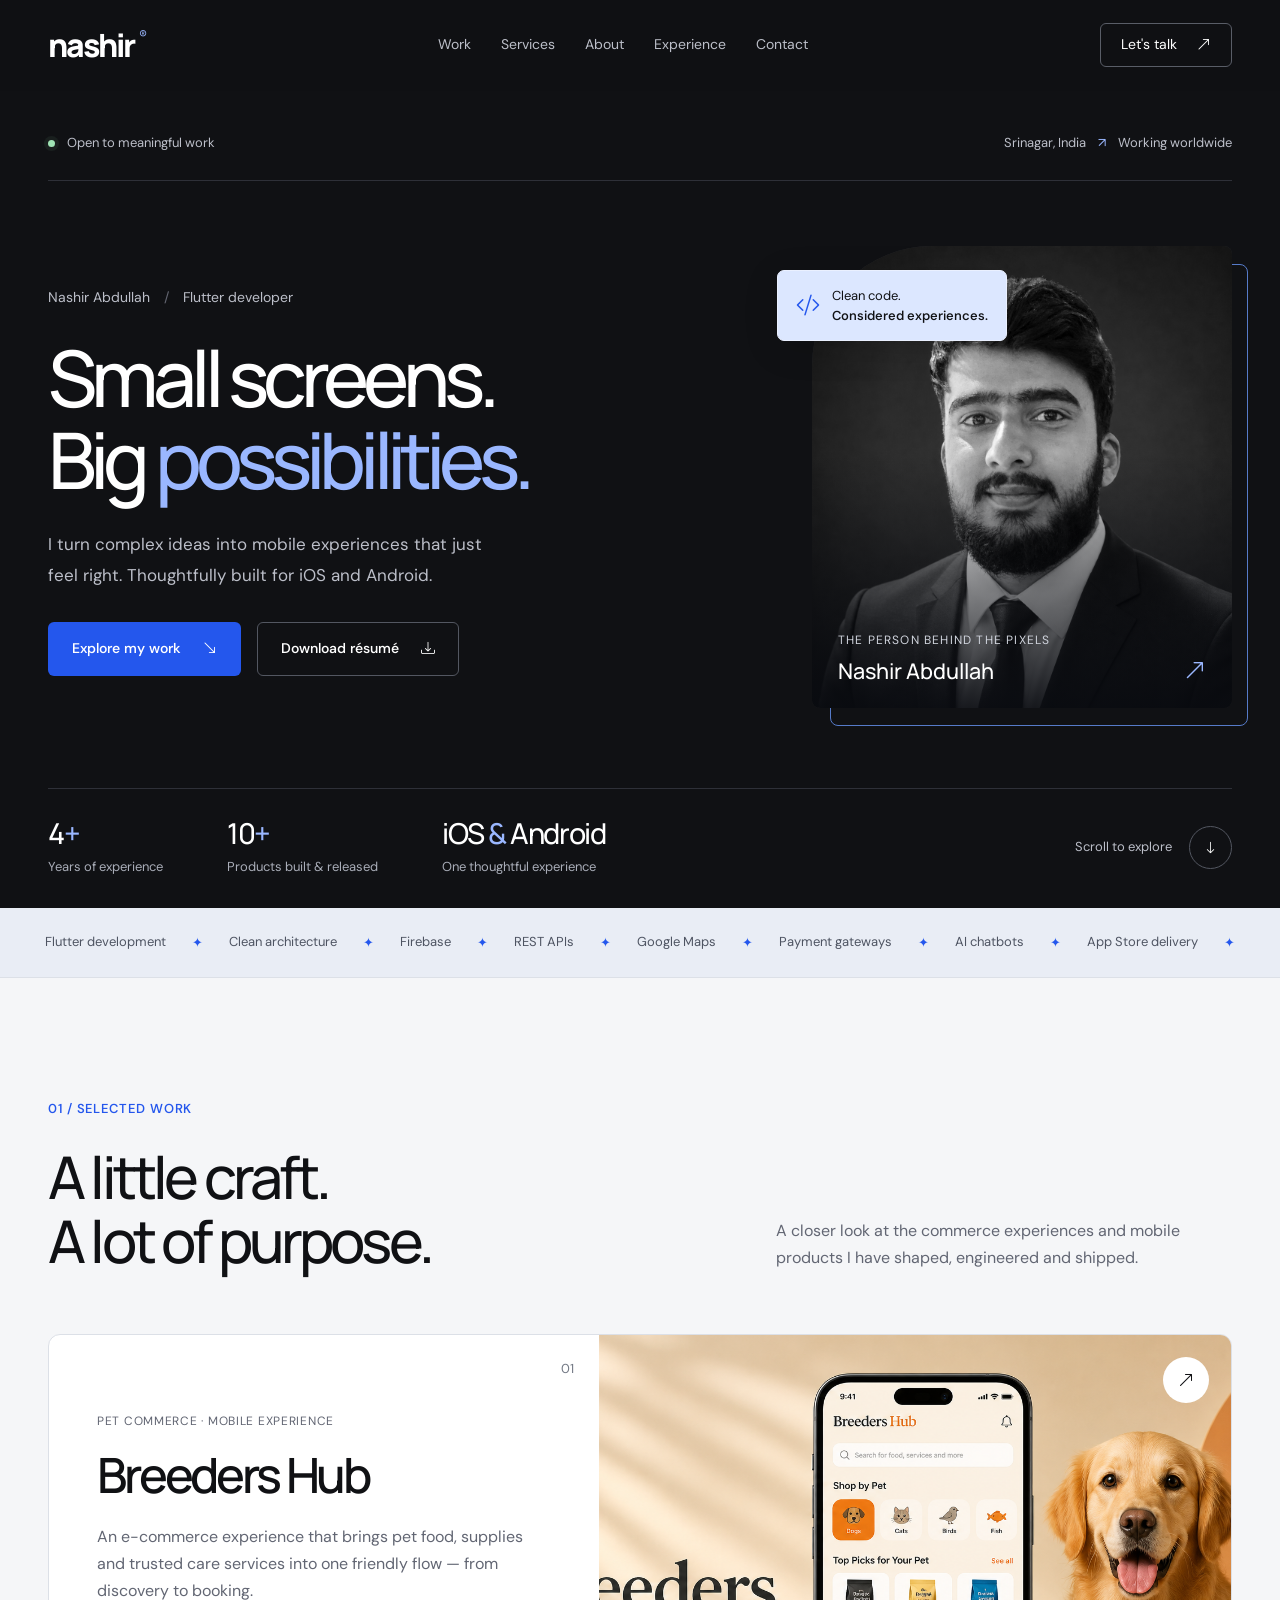
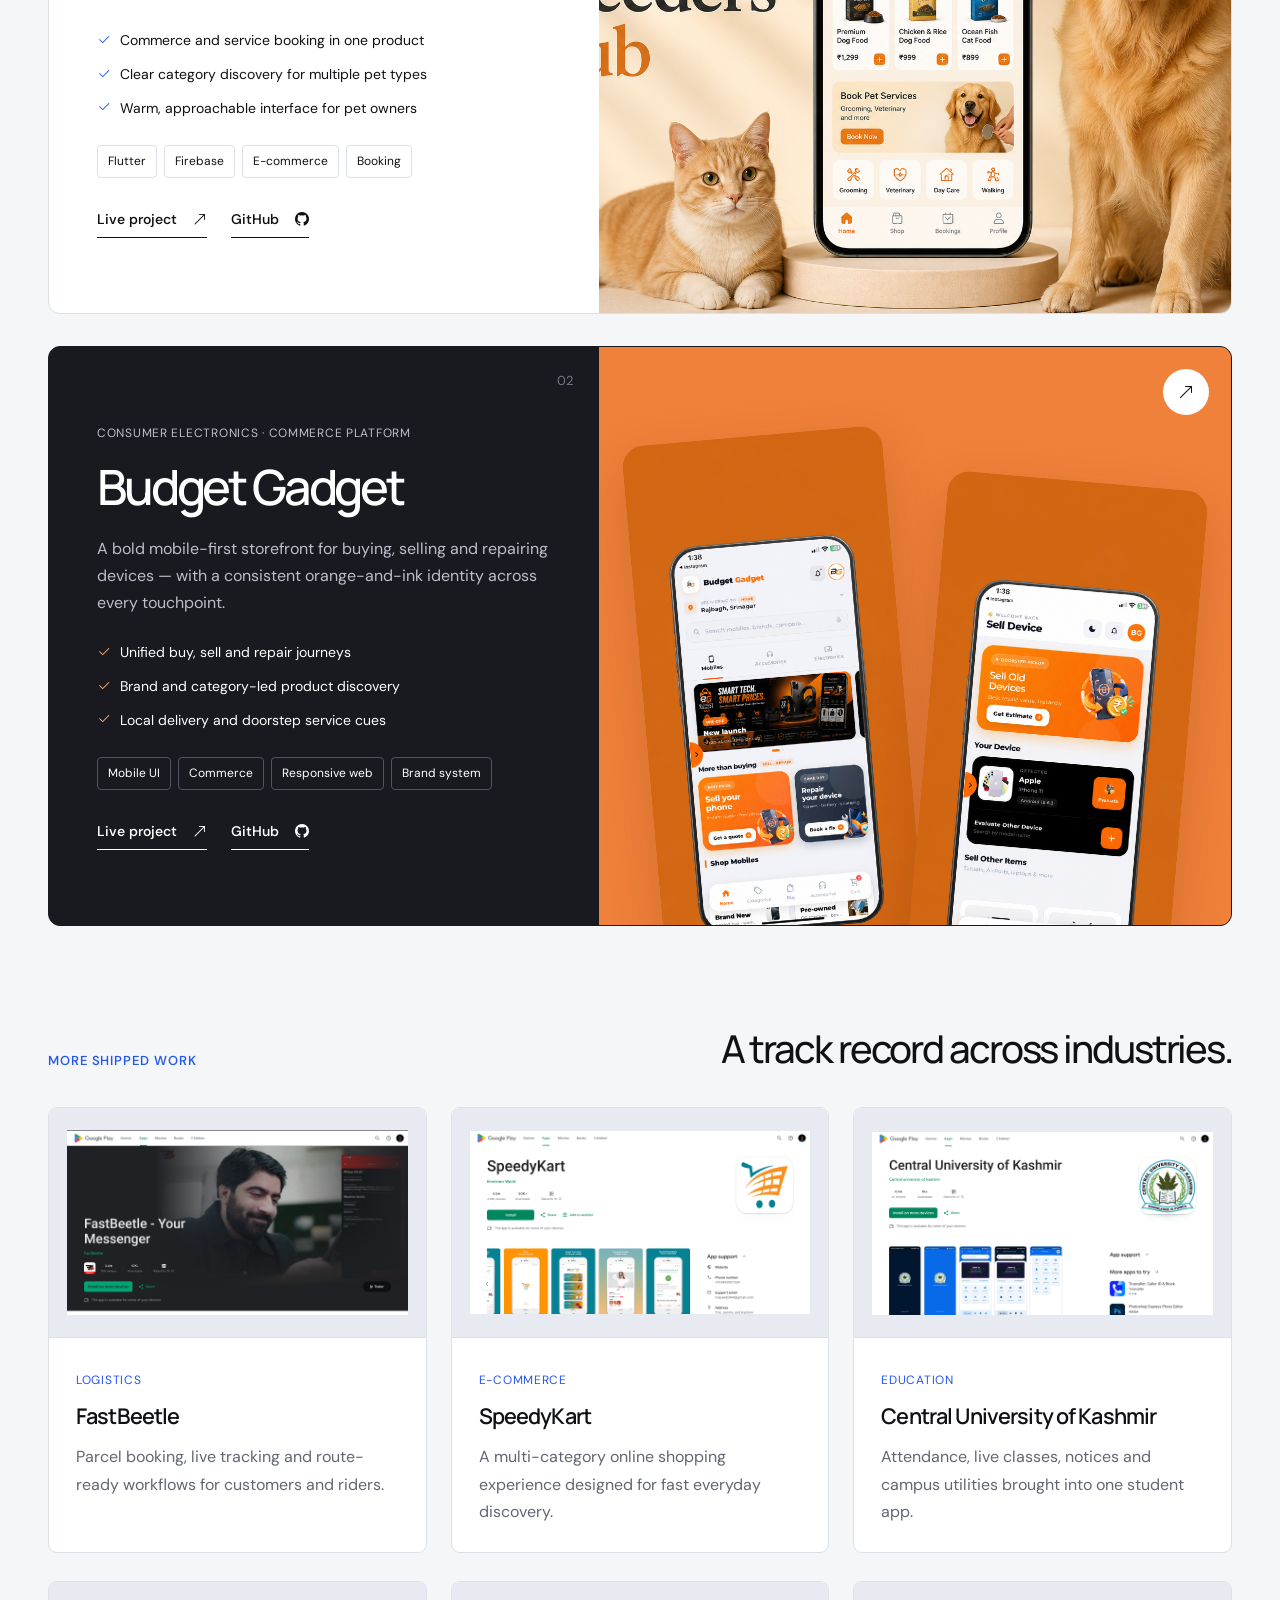
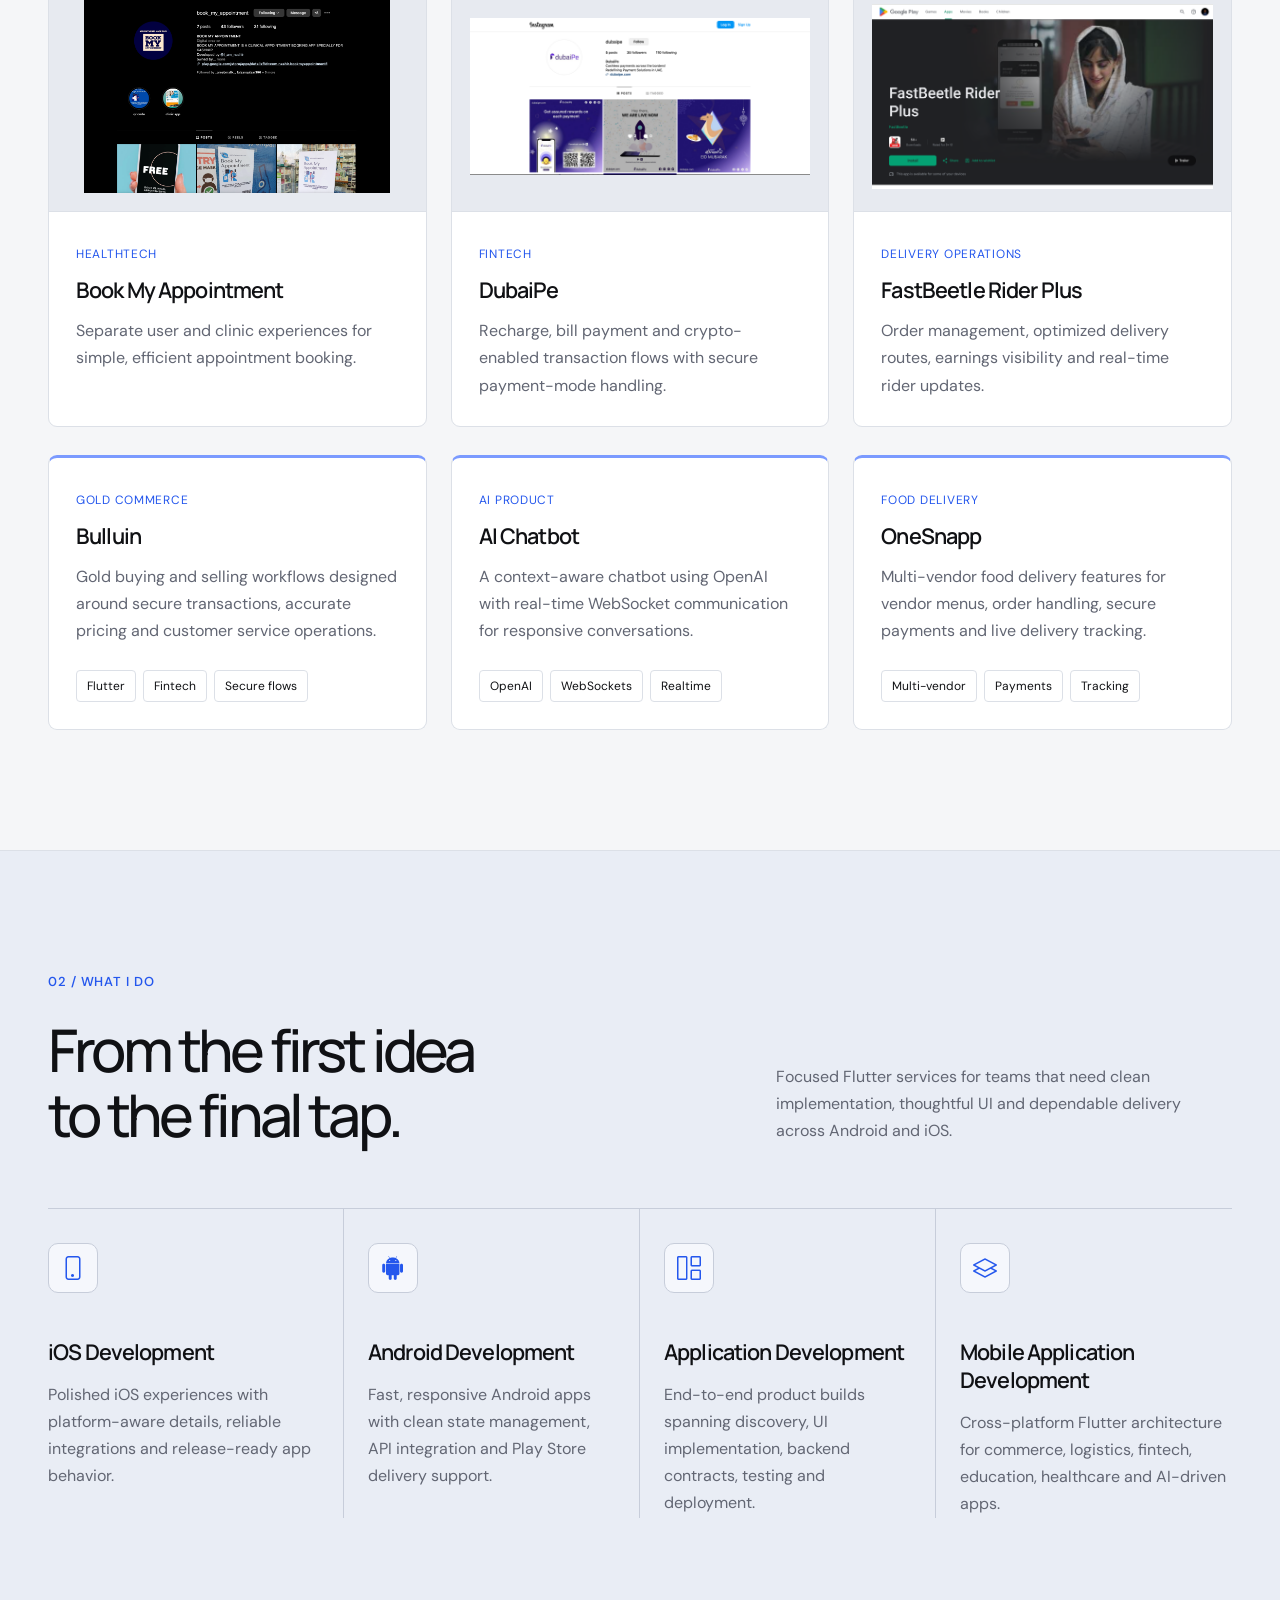
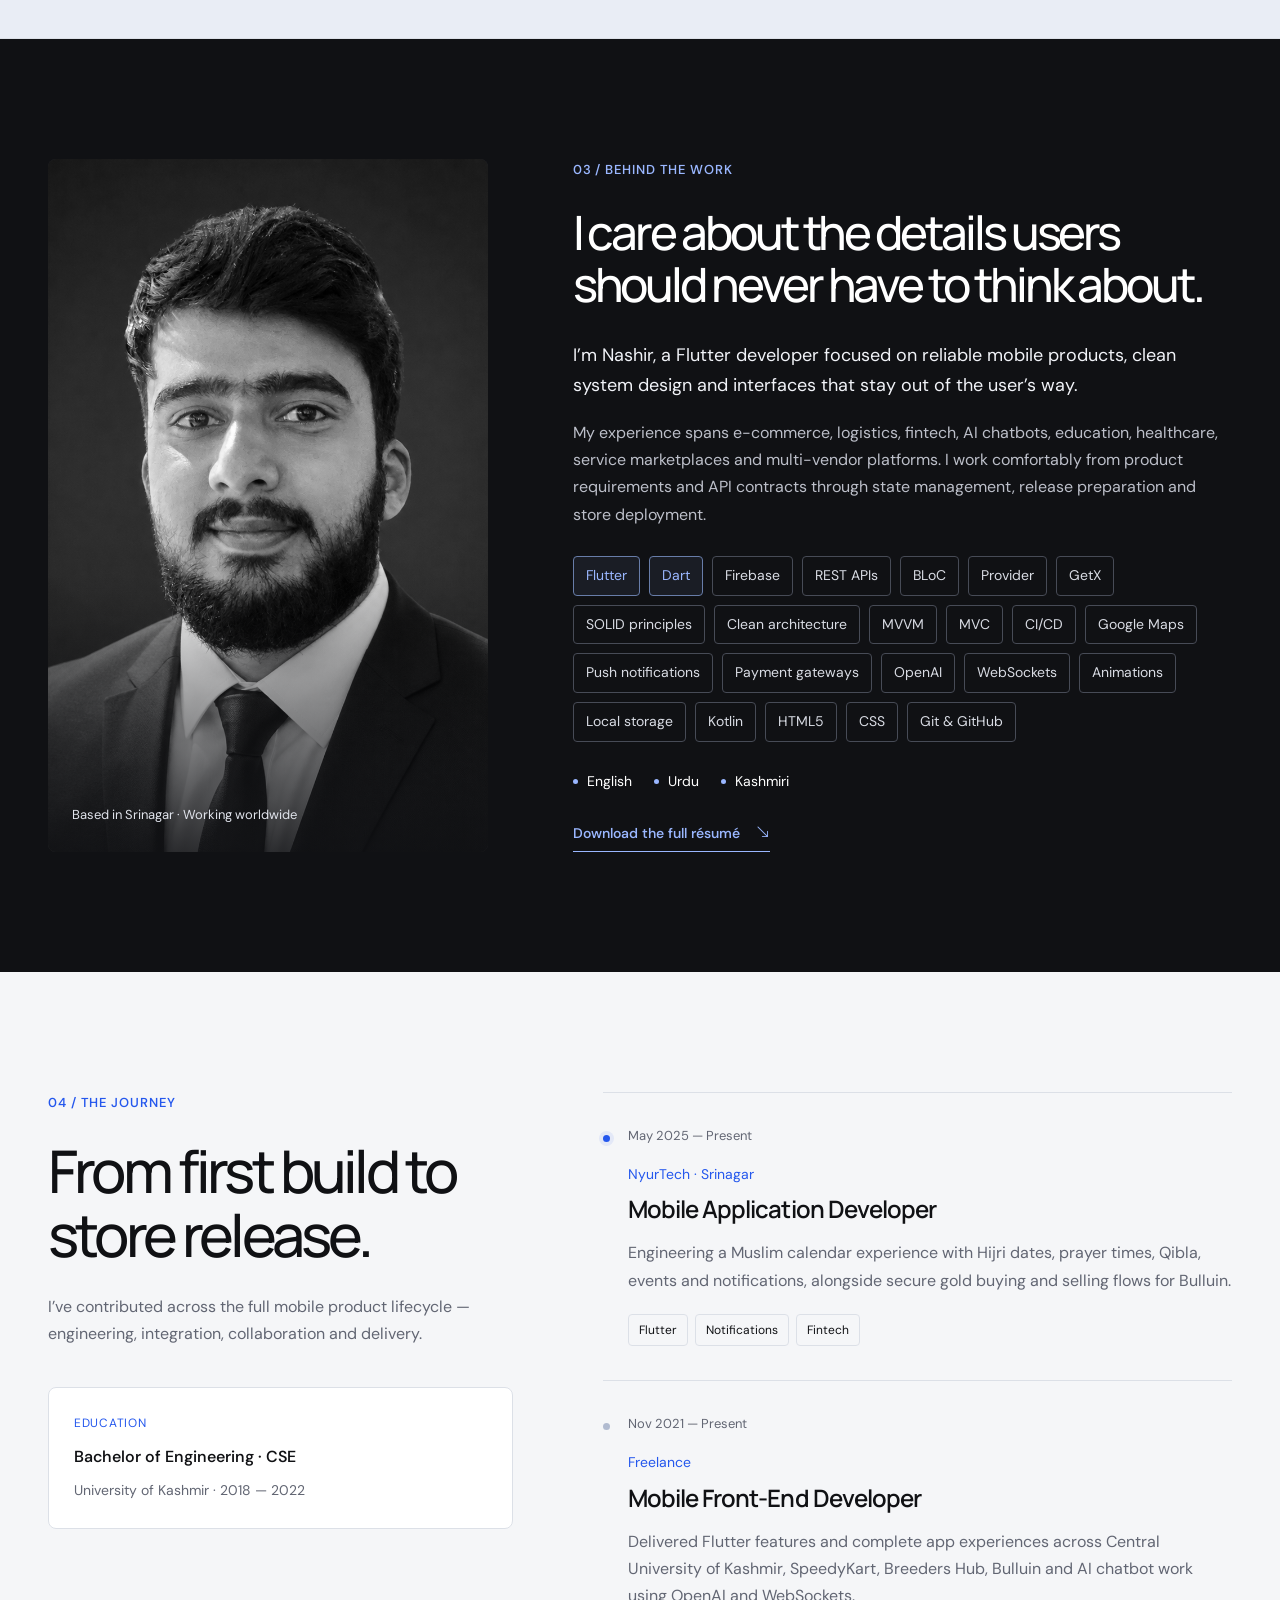
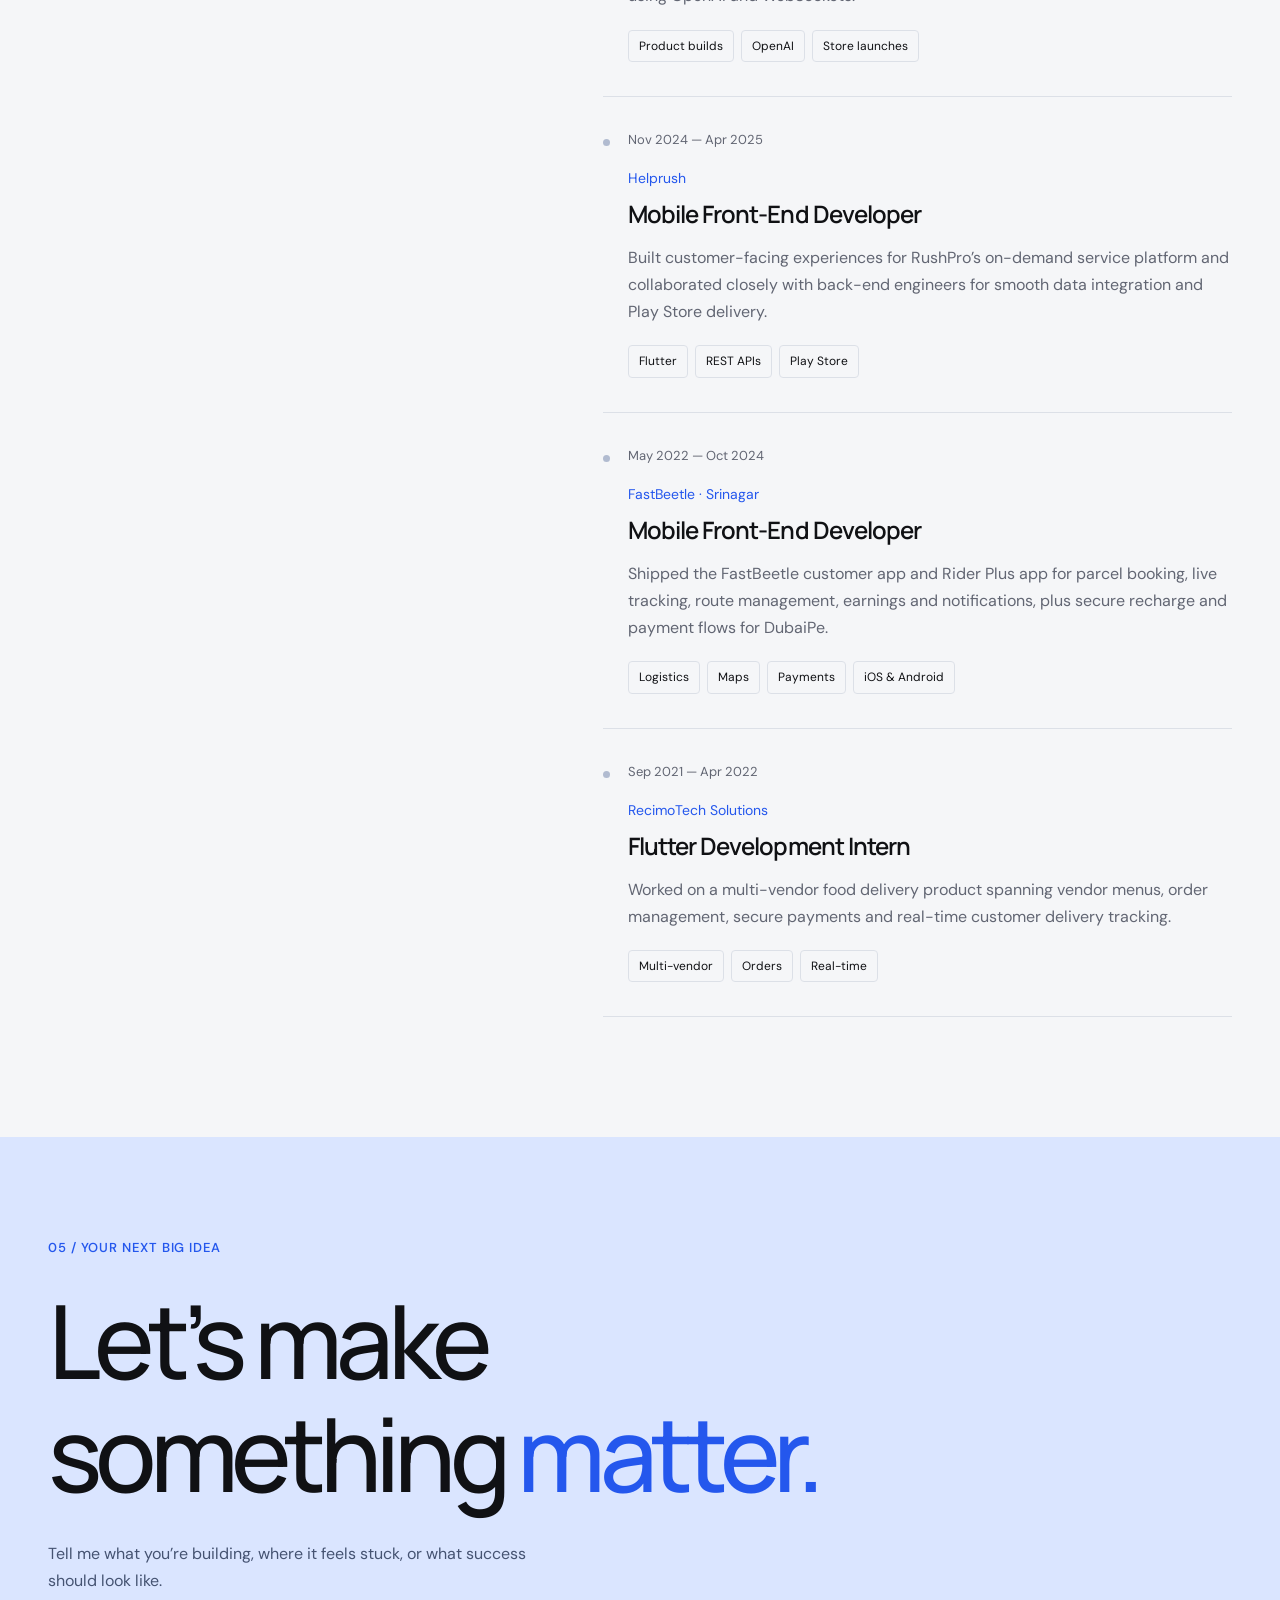
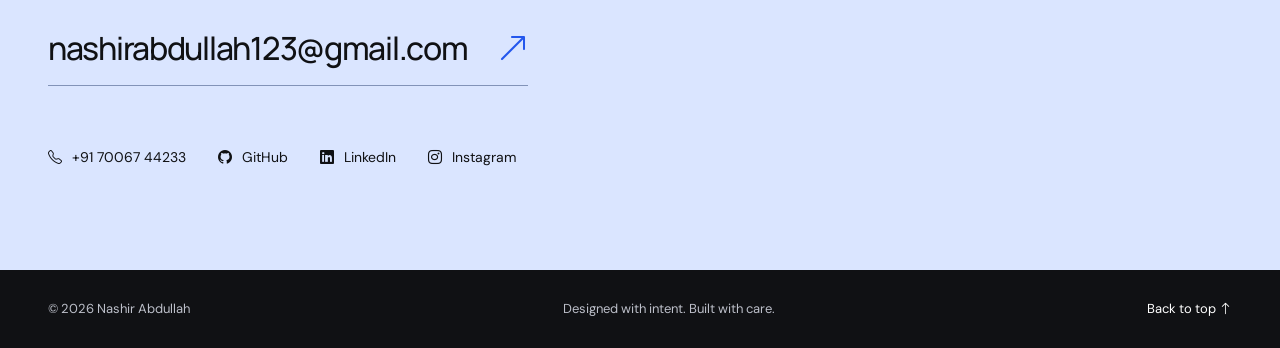
==== commit 5213e739: "Redesign portfolio with editorial typography and electric blue accents" ====
--- a/index.html
+++ b/index.html
@@ -6,7 +6,7 @@
   <title>Nashir Abdullah — Mobile Application Developer (Flutter)</title>
   <meta name="description" content="Portfolio of Nashir Abdullah, a Flutter mobile application developer building polished iOS and Android products across e-commerce, logistics, fintech, education, service platforms and AI.">
   <meta name="keywords" content="Nashir Abdullah, Flutter developer, mobile app developer, Dart, Firebase, Srinagar">
-  <meta name="theme-color" content="#11130f">
+  <meta name="theme-color" content="#101114">
   <meta property="og:type" content="website">
   <meta property="og:title" content="Nashir Abdullah — Mobile Application Developer (Flutter)">
   <meta property="og:description" content="Production-grade Flutter apps for iOS and Android, thoughtfully engineered and beautifully crafted.">
@@ -19,15 +19,15 @@
   <link rel="icon" href="assets/img/favicon.png">
   <link rel="preconnect" href="https://fonts.googleapis.com">
   <link rel="preconnect" href="https://fonts.gstatic.com" crossorigin>
-  <link href="https://fonts.googleapis.com/css2?family=Poppins:wght@400;500;600;700;800&amp;family=Raleway:wght@500;600;700;800&amp;display=swap" rel="stylesheet">
+  <link href="https://fonts.googleapis.com/css2?family=DM+Sans:wght@400;450;500;550;600;650;700&amp;family=Manrope:wght@400;500;600;650;700;800&amp;display=swap" rel="stylesheet">
   <link href="assets/vendor/bootstrap-icons/bootstrap-icons.css" rel="stylesheet">
-  <link href="assets/vendor/aos/aos.css" rel="stylesheet">
   <link href="assets/css/portfolio.css" rel="stylesheet">
 </head>
 <body>
+  <a class="skip-link" href="#main">Skip to content</a>
   <header class="site-header" id="site-header">
     <div class="shell nav-shell">
-      <a class="brand" href="#home" aria-label="Nashir Abdullah home">NA<span>.</span></a>
+      <a class="brand" href="#home" aria-label="Nashir Abdullah home">nashir<span>®</span></a>
       <nav class="site-nav" id="site-nav" aria-label="Main navigation">
         <a href="#work">Work</a><a href="#services">Services</a><a href="#about">About</a><a href="#experience">Experience</a><a href="#contact">Contact</a>
       </nav>
@@ -36,30 +36,35 @@
     </div>
   </header>
 
-  <main>
-    <section class="hero" id="home">
-      <div class="hero-grain" aria-hidden="true"></div>
-      <div class="shell hero-grid">
-        <div class="hero-copy" data-aos="fade-up">
-          <p class="eyebrow"><span></span> Mobile Application Developer (Flutter) · Srinagar, India</p>
-          <h1>I build mobile products that feel <em>effortless.</em></h1>
-          <p class="hero-lede">Flutter developer with 4+ years of professional experience turning complex product ideas into fast, reliable and beautifully crafted iOS and Android apps.</p>
-          <div class="hero-actions">
-            <a class="button button-primary" href="#work">Explore my work <i class="bi bi-arrow-down-right"></i></a>
-            <a class="button button-ghost" href="assets/Nashir-Abdullah-Resume.pdf" download>Download résumé <i class="bi bi-download"></i></a>
+  <main id="main">
+    <section class="hero" id="home" aria-labelledby="hero-title">
+      <div class="shell">
+        <div class="hero-topline"><p><span class="status-dot"></span> Open to meaningful work</p><p>Srinagar, India <span class="location-mark">↗</span> Working worldwide</p></div>
+        <div class="hero-grid">
+          <div class="hero-copy">
+            <p class="eyebrow">Nashir Abdullah <span>/</span> Flutter developer</p>
+            <h1 id="hero-title">Small screens.<br>Big <em>possibilities.</em></h1>
+            <p class="hero-lede">I turn complex ideas into mobile experiences that just feel right. Thoughtfully built for iOS and Android.</p>
+            <div class="hero-actions">
+              <a class="button button-primary" href="#work">Explore my work <i class="bi bi-arrow-down-right" aria-hidden="true"></i></a>
+              <a class="button button-ghost" href="assets/Nashir-Abdullah-Resume.pdf" download>Download résumé <i class="bi bi-download" aria-hidden="true"></i></a>
+            </div>
           </div>
-          <div class="hero-proof" aria-label="Career highlights">
-            <div><strong>4+</strong><span>Years shipping apps</span></div>
-            <div><strong>iOS + Android</strong><span>Cross-platform delivery</span></div>
-            <div><strong>10+</strong><span>Product builds and releases</span></div>
+          <div class="hero-portrait">
+            <div class="portrait-frame">
+              <img src="assets/img/professional-portrait.png" alt="Nashir Abdullah" width="1279" height="1230" fetchpriority="high">
+              <div class="portrait-caption"><span>THE PERSON BEHIND THE PIXELS</span><strong>Nashir Abdullah <i class="bi bi-arrow-up-right" aria-hidden="true"></i></strong></div>
+            </div>
+            <div class="portrait-note"><i class="bi bi-code-slash" aria-hidden="true"></i><span>Clean code.<br><strong>Considered experiences.</strong></span></div>
           </div>
         </div>
-        <div class="hero-portrait" data-aos="fade-left" data-aos-delay="120">
-          <div class="portrait-frame">
-            <img src="assets/img/professional-portrait.png" alt="Nashir Abdullah in a professional suit">
-            <div class="portrait-label"><span class="status-dot"></span> Open to meaningful work</div>
+        <div class="hero-bottom">
+          <div class="hero-proof" aria-label="Career highlights">
+            <div><strong>4<span>+</span></strong><span>Years of experience</span></div>
+            <div><strong>10<span>+</span></strong><span>Products built &amp; released</span></div>
+            <div><strong>iOS <span>&amp;</span> Android</strong><span>One thoughtful experience</span></div>
           </div>
-          <span class="orbit-chip orbit-one">Flutter</span><span class="orbit-chip orbit-two">Firebase</span><span class="orbit-chip orbit-three">Clean architecture</span>
+          <a class="scroll-cue" href="#work"><span>Scroll to explore</span><i class="bi bi-arrow-down" aria-hidden="true"></i></a>
         </div>
       </div>
     </section>
@@ -71,12 +76,12 @@
 
     <section class="section work-section" id="work">
       <div class="shell">
-        <div class="section-heading" data-aos="fade-up">
-          <p class="section-kicker">01 · Selected work</p><h2>Products designed to do real work.</h2>
+        <div class="section-heading">
+          <p class="section-kicker">01 / Selected work</p><h2>A little craft.<br>A lot of purpose.</h2>
           <p>A closer look at the commerce experiences and mobile products I have shaped, engineered and shipped.</p>
         </div>
 
-        <article class="featured-project breeders-project" data-aos="fade-up">
+        <article class="featured-project breeders-project">
           <div class="project-copy">
             <div class="project-index">01</div><p class="project-type">Pet commerce · Mobile experience</p><h3>Breeders Hub</h3>
             <p>An e-commerce experience that brings pet food, supplies and trusted care services into one friendly flow — from discovery to booking.</p>
@@ -96,7 +101,7 @@
           </a>
         </article>
 
-        <article class="featured-project budget-project" data-aos="fade-up">
+        <article class="featured-project budget-project">
           <div class="project-copy">
             <div class="project-index">02</div><p class="project-type">Consumer electronics · Commerce platform</p><h3>Budget Gadget</h3>
             <p>A bold mobile-first storefront for buying, selling and repairing devices — with a consistent orange-and-ink identity across every touchpoint.</p>
@@ -118,41 +123,41 @@
           </a>
         </article>
 
-        <div class="more-work-heading" data-aos="fade-up"><p class="section-kicker">More shipped work</p><h3>A track record across industries.</h3></div>
+        <div class="more-work-heading"><p class="section-kicker">More shipped work</p><h3>A track record across industries.</h3></div>
         <div class="project-grid">
-          <article class="project-card" data-aos="fade-up"><div class="card-image"><img src="assets/img/fastbeetle.png" alt="FastBeetle delivery app listing" loading="lazy"></div><div class="card-body"><span>Logistics</span><h4>FastBeetle</h4><p>Parcel booking, live tracking and route-ready workflows for customers and riders.</p></div></article>
-          <article class="project-card" data-aos="fade-up" data-aos-delay="60"><div class="card-image"><img src="assets/img/speedykart.png" alt="SpeedyKart shopping app listing" loading="lazy"></div><div class="card-body"><span>E-commerce</span><h4>SpeedyKart</h4><p>A multi-category online shopping experience designed for fast everyday discovery.</p></div></article>
-          <article class="project-card" data-aos="fade-up"><div class="card-image"><img src="assets/img/university.png" alt="Central University of Kashmir app listing" loading="lazy"></div><div class="card-body"><span>Education</span><h4>Central University of Kashmir</h4><p>Attendance, live classes, notices and campus utilities brought into one student app.</p></div></article>
-          <article class="project-card" data-aos="fade-up" data-aos-delay="60"><div class="card-image"><img src="assets/img/bma.png" alt="Book My Appointment clinical booking product" loading="lazy"></div><div class="card-body"><span>Healthtech</span><h4>Book My Appointment</h4><p>Separate user and clinic experiences for simple, efficient appointment booking.</p></div></article>
-          <article class="project-card" data-aos="fade-up"><div class="card-image"><img src="assets/img/dubaipe.png" alt="DubaiPe digital payment app" loading="lazy"></div><div class="card-body"><span>Fintech</span><h4>DubaiPe</h4><p>Recharge, bill payment and crypto-enabled transaction flows with secure payment-mode handling.</p></div></article>
-          <article class="project-card" data-aos="fade-up" data-aos-delay="60"><div class="card-image"><img src="assets/img/rider.png" alt="FastBeetle Rider Plus delivery partner app" loading="lazy"></div><div class="card-body"><span>Delivery operations</span><h4>FastBeetle Rider Plus</h4><p>Order management, optimized delivery routes, earnings visibility and real-time rider updates.</p></div></article>
-          <article class="project-card text-project-card" data-aos="fade-up"><div class="card-body"><span>Gold commerce</span><h4>Bulluin</h4><p>Gold buying and selling workflows designed around secure transactions, accurate pricing and customer service operations.</p><div class="tag-row"><span>Flutter</span><span>Fintech</span><span>Secure flows</span></div></div></article>
-          <article class="project-card text-project-card" data-aos="fade-up" data-aos-delay="60"><div class="card-body"><span>AI product</span><h4>AI Chatbot</h4><p>A context-aware chatbot using OpenAI with real-time WebSocket communication for responsive conversations.</p><div class="tag-row"><span>OpenAI</span><span>WebSockets</span><span>Realtime</span></div></div></article>
-          <article class="project-card text-project-card" data-aos="fade-up"><div class="card-body"><span>Food delivery</span><h4>OneSnapp</h4><p>Multi-vendor food delivery features for vendor menus, order handling, secure payments and live delivery tracking.</p><div class="tag-row"><span>Multi-vendor</span><span>Payments</span><span>Tracking</span></div></div></article>
+          <article class="project-card"><div class="card-image"><img src="assets/img/fastbeetle.png" alt="FastBeetle delivery app listing" loading="lazy"></div><div class="card-body"><span>Logistics</span><h4>FastBeetle</h4><p>Parcel booking, live tracking and route-ready workflows for customers and riders.</p></div></article>
+          <article class="project-card"><div class="card-image"><img src="assets/img/speedykart.png" alt="SpeedyKart shopping app listing" loading="lazy"></div><div class="card-body"><span>E-commerce</span><h4>SpeedyKart</h4><p>A multi-category online shopping experience designed for fast everyday discovery.</p></div></article>
+          <article class="project-card"><div class="card-image"><img src="assets/img/university.png" alt="Central University of Kashmir app listing" loading="lazy"></div><div class="card-body"><span>Education</span><h4>Central University of Kashmir</h4><p>Attendance, live classes, notices and campus utilities brought into one student app.</p></div></article>
+          <article class="project-card"><div class="card-image"><img src="assets/img/bma.png" alt="Book My Appointment clinical booking product" loading="lazy"></div><div class="card-body"><span>Healthtech</span><h4>Book My Appointment</h4><p>Separate user and clinic experiences for simple, efficient appointment booking.</p></div></article>
+          <article class="project-card"><div class="card-image"><img src="assets/img/dubaipe.png" alt="DubaiPe digital payment app" loading="lazy"></div><div class="card-body"><span>Fintech</span><h4>DubaiPe</h4><p>Recharge, bill payment and crypto-enabled transaction flows with secure payment-mode handling.</p></div></article>
+          <article class="project-card"><div class="card-image"><img src="assets/img/rider.png" alt="FastBeetle Rider Plus delivery partner app" loading="lazy"></div><div class="card-body"><span>Delivery operations</span><h4>FastBeetle Rider Plus</h4><p>Order management, optimized delivery routes, earnings visibility and real-time rider updates.</p></div></article>
+          <article class="project-card text-project-card"><div class="card-body"><span>Gold commerce</span><h4>Bulluin</h4><p>Gold buying and selling workflows designed around secure transactions, accurate pricing and customer service operations.</p><div class="tag-row"><span>Flutter</span><span>Fintech</span><span>Secure flows</span></div></div></article>
+          <article class="project-card text-project-card"><div class="card-body"><span>AI product</span><h4>AI Chatbot</h4><p>A context-aware chatbot using OpenAI with real-time WebSocket communication for responsive conversations.</p><div class="tag-row"><span>OpenAI</span><span>WebSockets</span><span>Realtime</span></div></div></article>
+          <article class="project-card text-project-card"><div class="card-body"><span>Food delivery</span><h4>OneSnapp</h4><p>Multi-vendor food delivery features for vendor menus, order handling, secure payments and live delivery tracking.</p><div class="tag-row"><span>Multi-vendor</span><span>Payments</span><span>Tracking</span></div></div></article>
         </div>
       </div>
     </section>
 
     <section class="section services-section" id="services">
       <div class="shell">
-        <div class="section-heading" data-aos="fade-up">
-          <p class="section-kicker">02 · Services</p><h2>Mobile development from idea to release.</h2>
+        <div class="section-heading">
+          <p class="section-kicker">02 / What I do</p><h2>From the first idea<br>to the final tap.</h2>
           <p>Focused Flutter services for teams that need clean implementation, thoughtful UI and dependable delivery across Android and iOS.</p>
         </div>
         <div class="service-grid">
-          <article class="service-card" data-aos="fade-up"><i class="bi bi-phone"></i><h3>iOS Development</h3><p>Polished iOS experiences with platform-aware details, reliable integrations and release-ready app behavior.</p></article>
-          <article class="service-card" data-aos="fade-up" data-aos-delay="50"><i class="bi bi-android2"></i><h3>Android Development</h3><p>Fast, responsive Android apps with clean state management, API integration and Play Store delivery support.</p></article>
-          <article class="service-card" data-aos="fade-up" data-aos-delay="100"><i class="bi bi-grid-1x2"></i><h3>Application Development</h3><p>End-to-end product builds spanning discovery, UI implementation, backend contracts, testing and deployment.</p></article>
-          <article class="service-card" data-aos="fade-up" data-aos-delay="150"><i class="bi bi-layers"></i><h3>Mobile Application Development</h3><p>Cross-platform Flutter architecture for commerce, logistics, fintech, education, healthcare and AI-driven apps.</p></article>
+          <article class="service-card"><i class="bi bi-phone"></i><h3>iOS Development</h3><p>Polished iOS experiences with platform-aware details, reliable integrations and release-ready app behavior.</p></article>
+          <article class="service-card"><i class="bi bi-android2"></i><h3>Android Development</h3><p>Fast, responsive Android apps with clean state management, API integration and Play Store delivery support.</p></article>
+          <article class="service-card"><i class="bi bi-grid-1x2"></i><h3>Application Development</h3><p>End-to-end product builds spanning discovery, UI implementation, backend contracts, testing and deployment.</p></article>
+          <article class="service-card"><i class="bi bi-layers"></i><h3>Mobile Application Development</h3><p>Cross-platform Flutter architecture for commerce, logistics, fintech, education, healthcare and AI-driven apps.</p></article>
         </div>
       </div>
     </section>
 
     <section class="section about-section" id="about">
       <div class="shell about-grid">
-        <div class="about-photo" data-aos="fade-right"><img src="assets/img/professional-portrait.png" alt="Nashir Abdullah in a professional suit" loading="lazy"><span>Based in Srinagar · Working worldwide</span></div>
-        <div class="about-copy" data-aos="fade-up">
-          <p class="section-kicker">03 · About</p><h2>I care about the details users should never have to think about.</h2>
+        <div class="about-photo"><img src="assets/img/professional-portrait.png" alt="Nashir Abdullah in a professional suit" loading="lazy"><span>Based in Srinagar · Working worldwide</span></div>
+        <div class="about-copy">
+          <p class="section-kicker">03 / Behind the work</p><h2>I care about the details users should never have to think about.</h2>
           <p class="about-lead">I’m Nashir, a Flutter developer focused on reliable mobile products, clean system design and interfaces that stay out of the user’s way.</p>
           <p>My experience spans e-commerce, logistics, fintech, AI chatbots, education, healthcare, service marketplaces and multi-vendor platforms. I work comfortably from product requirements and API contracts through state management, release preparation and store deployment.</p>
           <div class="skill-cloud" aria-label="Skills"><span>Flutter</span><span>Dart</span><span>Firebase</span><span>REST APIs</span><span>BLoC</span><span>Provider</span><span>GetX</span><span>SOLID principles</span><span>Clean architecture</span><span>MVVM</span><span>MVC</span><span>CI/CD</span><span>Google Maps</span><span>Push notifications</span><span>Payment gateways</span><span>OpenAI</span><span>WebSockets</span><span>Animations</span><span>Local storage</span><span>Kotlin</span><span>HTML5</span><span>CSS</span><span>Git &amp; GitHub</span></div>
@@ -164,28 +169,28 @@
 
     <section class="section experience-section" id="experience">
       <div class="shell experience-layout">
-        <div class="experience-intro" data-aos="fade-up">
-          <p class="section-kicker">04 · Experience</p><h2>From first build to store release.</h2><p>I’ve contributed across the full mobile product lifecycle — engineering, integration, collaboration and delivery.</p>
+        <div class="experience-intro">
+          <p class="section-kicker">04 / The journey</p><h2>From first build to store release.</h2><p>I’ve contributed across the full mobile product lifecycle — engineering, integration, collaboration and delivery.</p>
           <div class="education-card"><span>Education</span><strong>Bachelor of Engineering · CSE</strong><p>University of Kashmir · 2018 — 2022</p></div>
         </div>
         <div class="timeline">
-          <article class="timeline-item" data-aos="fade-up"><div class="timeline-date">May 2025 — Present</div><div><p>NyurTech · Srinagar</p><h3>Mobile Application Developer</h3><p>Engineering a Muslim calendar experience with Hijri dates, prayer times, Qibla, events and notifications, alongside secure gold buying and selling flows for Bulluin.</p><div class="mini-tags"><span>Flutter</span><span>Notifications</span><span>Fintech</span></div></div></article>
-          <article class="timeline-item" data-aos="fade-up"><div class="timeline-date">Nov 2021 — Present</div><div><p>Freelance</p><h3>Mobile Front-End Developer</h3><p>Delivered Flutter features and complete app experiences across Central University of Kashmir, SpeedyKart, Breeders Hub, Bulluin and AI chatbot work using OpenAI and WebSockets.</p><div class="mini-tags"><span>Product builds</span><span>OpenAI</span><span>Store launches</span></div></div></article>
-          <article class="timeline-item" data-aos="fade-up"><div class="timeline-date">Nov 2024 — Apr 2025</div><div><p>Helprush</p><h3>Mobile Front-End Developer</h3><p>Built customer-facing experiences for RushPro’s on-demand service platform and collaborated closely with back-end engineers for smooth data integration and Play Store delivery.</p><div class="mini-tags"><span>Flutter</span><span>REST APIs</span><span>Play Store</span></div></div></article>
-          <article class="timeline-item" data-aos="fade-up"><div class="timeline-date">May 2022 — Oct 2024</div><div><p>FastBeetle · Srinagar</p><h3>Mobile Front-End Developer</h3><p>Shipped the FastBeetle customer app and Rider Plus app for parcel booking, live tracking, route management, earnings and notifications, plus secure recharge and payment flows for DubaiPe.</p><div class="mini-tags"><span>Logistics</span><span>Maps</span><span>Payments</span><span>iOS &amp; Android</span></div></div></article>
-          <article class="timeline-item" data-aos="fade-up"><div class="timeline-date">Sep 2021 — Apr 2022</div><div><p>RecimoTech Solutions</p><h3>Flutter Development Intern</h3><p>Worked on a multi-vendor food delivery product spanning vendor menus, order management, secure payments and real-time customer delivery tracking.</p><div class="mini-tags"><span>Multi-vendor</span><span>Orders</span><span>Real-time</span></div></div></article>
+          <article class="timeline-item"><div class="timeline-date">May 2025 — Present</div><div><p>NyurTech · Srinagar</p><h3>Mobile Application Developer</h3><p>Engineering a Muslim calendar experience with Hijri dates, prayer times, Qibla, events and notifications, alongside secure gold buying and selling flows for Bulluin.</p><div class="mini-tags"><span>Flutter</span><span>Notifications</span><span>Fintech</span></div></div></article>
+          <article class="timeline-item"><div class="timeline-date">Nov 2021 — Present</div><div><p>Freelance</p><h3>Mobile Front-End Developer</h3><p>Delivered Flutter features and complete app experiences across Central University of Kashmir, SpeedyKart, Breeders Hub, Bulluin and AI chatbot work using OpenAI and WebSockets.</p><div class="mini-tags"><span>Product builds</span><span>OpenAI</span><span>Store launches</span></div></div></article>
+          <article class="timeline-item"><div class="timeline-date">Nov 2024 — Apr 2025</div><div><p>Helprush</p><h3>Mobile Front-End Developer</h3><p>Built customer-facing experiences for RushPro’s on-demand service platform and collaborated closely with back-end engineers for smooth data integration and Play Store delivery.</p><div class="mini-tags"><span>Flutter</span><span>REST APIs</span><span>Play Store</span></div></div></article>
+          <article class="timeline-item"><div class="timeline-date">May 2022 — Oct 2024</div><div><p>FastBeetle · Srinagar</p><h3>Mobile Front-End Developer</h3><p>Shipped the FastBeetle customer app and Rider Plus app for parcel booking, live tracking, route management, earnings and notifications, plus secure recharge and payment flows for DubaiPe.</p><div class="mini-tags"><span>Logistics</span><span>Maps</span><span>Payments</span><span>iOS &amp; Android</span></div></div></article>
+          <article class="timeline-item"><div class="timeline-date">Sep 2021 — Apr 2022</div><div><p>RecimoTech Solutions</p><h3>Flutter Development Intern</h3><p>Worked on a multi-vendor food delivery product spanning vendor menus, order management, secure payments and real-time customer delivery tracking.</p><div class="mini-tags"><span>Multi-vendor</span><span>Orders</span><span>Real-time</span></div></div></article>
         </div>
       </div>
     </section>
 
-    <section class="contact-section" id="contact"><div class="shell contact-inner" data-aos="fade-up">
-      <p class="section-kicker">05 · Start a conversation</p><h2>Have a product that deserves to feel exceptional?</h2><p>Tell me what you’re building, where it feels stuck, or what success should look like.</p>
+    <section class="contact-section" id="contact"><div class="shell contact-inner">
+      <p class="section-kicker">05 / Your next big idea</p><h2>Let’s make<br>something <em>matter.</em></h2><p>Tell me what you’re building, where it feels stuck, or what success should look like.</p>
       <a class="contact-email" href="mailto:nashirabdullah123@gmail.com">nashirabdullah123@gmail.com <i class="bi bi-arrow-up-right"></i></a>
       <div class="contact-meta"><a href="tel:+917006744233"><i class="bi bi-telephone"></i> +91 70067 44233</a><a href="https://github.com/nashirdrabi" target="_blank" rel="noopener"><i class="bi bi-github"></i> GitHub</a><a href="https://www.linkedin.com/in/nashir-abdullah-133068212/" target="_blank" rel="noopener"><i class="bi bi-linkedin"></i> LinkedIn</a><a href="https://www.instagram.com/i_am_nashir/" target="_blank" rel="noopener"><i class="bi bi-instagram"></i> Instagram</a></div>
     </div></section>
   </main>
 
   <footer class="site-footer"><div class="shell"><p>© <span id="year">2026</span> Nashir Abdullah</p><p>Designed with intent. Built with care.</p><a href="#home">Back to top <i class="bi bi-arrow-up"></i></a></div></footer>
-  <script src="assets/vendor/aos/aos.js"></script><script src="assets/js/main.js"></script>
+  <script src="assets/js/main.js"></script>
 </body>
 </html>
--- a/assets/css/portfolio.css
+++ b/assets/css/portfolio.css
@@ -1,195 +1,277 @@
 :root {
-  --ink: #11130f;
-  --ink-soft: #1a1e18;
-  --paper: #f4f1e8;
-  --paper-deep: #e9e4d8;
-  --acid: #c7ff55;
-  --acid-soft: #e0ffa1;
-  --orange: #ff7318;
-  --line: rgba(17, 19, 15, 0.16);
-  --white-line: rgba(255, 255, 255, 0.13);
-  --muted: #64675f;
-  --shell: 1240px;
-}
-
+  color-scheme: light;
+  --ink: #101114;
+  --paper: #f5f6f8;
+  --white: #fff;
+  --accent: #2457ed;
+  --sky: #9ab7ff;
+  --muted: #626673;
+  --line: #dce0e7;
+  --dark-line: #2e3038;
+  --shell: 1280px;
+  --display: "Manrope", sans-serif;
+}
 * { box-sizing: border-box; }
-html { scroll-behavior: smooth; scroll-padding-top: 82px; }
-body { margin: 0; background: var(--paper); color: var(--ink); font-family: "Poppins", sans-serif; -webkit-font-smoothing: antialiased; }
+html { scroll-behavior: smooth; scroll-padding-top: 100px; }
+body { margin: 0; background: var(--paper); color: var(--ink); font: 400 1rem/1.7 "DM Sans", sans-serif; -webkit-font-smoothing: antialiased; }
 body.nav-open { overflow: hidden; }
+::selection { background: var(--accent); color: white; }
+a { color: inherit; text-decoration: none; }
 img { display: block; max-width: 100%; }
-a { color: inherit; text-decoration: none; }
 button { font: inherit; }
-.shell { width: min(calc(100% - 48px), var(--shell)); margin-inline: auto; }
-.section { padding: 130px 0; }
-
-.site-header { position: fixed; inset: 0 0 auto; z-index: 1000; color: #fff; transition: background .25s ease, border-color .25s ease; }
-.site-header.is-scrolled { background: rgba(17, 19, 15, .9); border-bottom: 1px solid var(--white-line); backdrop-filter: blur(18px); }
-.nav-shell { height: 84px; display: flex; align-items: center; justify-content: space-between; gap: 32px; }
-.brand { font: 800 28px/1 "Poppins", sans-serif; letter-spacing: -.09em; }
-.brand span { color: var(--acid); }
-.site-nav { display: flex; align-items: center; gap: 32px; margin-left: auto; }
-.site-nav a { position: relative; color: #ced0c7; font-size: 13px; font-weight: 600; }
-.site-nav a::after { content: ""; position: absolute; left: 0; right: 100%; bottom: -8px; height: 2px; background: var(--acid); transition: right .25s ease; }
-.site-nav a:hover { color: #fff; }
-.site-nav a:hover::after { right: 0; }
-.nav-cta { display: inline-flex; align-items: center; gap: 8px; min-height: 43px; padding: 0 18px; border-radius: 999px; background: var(--acid); color: var(--ink); font-size: 12px; font-weight: 700; }
-.nav-toggle { display: none; width: 42px; height: 42px; padding: 0; border: 1px solid var(--white-line); border-radius: 50%; background: transparent; }
-.nav-toggle span { display: block; width: 17px; height: 1px; margin: 5px auto; background: #fff; transition: transform .2s ease; }
-
-.hero { min-height: 100svh; position: relative; display: flex; align-items: center; overflow: hidden; padding: 142px 0 74px; background: radial-gradient(circle at 76% 42%, rgba(199,255,85,.14), transparent 24%), linear-gradient(135deg, #11130f, #161a14 58%, #0b0d0a); color: #fff; }
-.hero-grain { position: absolute; inset: 0; opacity: .17; pointer-events: none; background-image: radial-gradient(rgba(255,255,255,.2) .6px, transparent .6px); background-size: 6px 6px; }
-.hero-grid { position: relative; z-index: 1; display: grid; grid-template-columns: minmax(0, 1.12fr) minmax(340px, .88fr); gap: clamp(55px, 8vw, 110px); align-items: center; }
-.eyebrow { display: flex; align-items: center; gap: 11px; margin: 0 0 28px; color: #b7baaf; font-size: 11px; font-weight: 600; letter-spacing: .12em; text-transform: uppercase; }
-.eyebrow span { width: 30px; height: 2px; background: var(--acid); }
-.hero h1 { max-width: 780px; margin: 0; color: #fff; font: 700 clamp(4.1rem, 7.1vw, 7.6rem)/.89 "Raleway", sans-serif; letter-spacing: -.067em; }
-.hero h1 em { color: var(--acid); font-style: normal; }
-.hero-lede { max-width: 640px; margin: 34px 0 0; color: #b7baaf; font-size: clamp(1rem, 1.25vw, 1.18rem); line-height: 1.75; }
-.hero-actions { display: flex; flex-wrap: wrap; gap: 13px; margin-top: 35px; }
-.button { display: inline-flex; align-items: center; justify-content: center; gap: 11px; min-height: 52px; padding: 0 23px; border-radius: 999px; font-size: 13px; font-weight: 700; transition: transform .2s ease, background .2s ease, color .2s ease; }
-.button:hover { transform: translateY(-2px); }
-.button-primary { background: var(--acid); color: var(--ink); }
-.button-primary:hover { background: var(--acid-soft); }
-.button-ghost { border: 1px solid rgba(255,255,255,.25); color: #fff; }
-.button-ghost:hover { background: #fff; color: var(--ink); }
-.hero-proof { display: flex; gap: clamp(21px, 3vw, 42px); margin-top: 48px; padding-top: 25px; border-top: 1px solid var(--white-line); }
-.hero-proof div { display: grid; gap: 7px; }
-.hero-proof strong { color: #fff; font-size: clamp(1.1rem, 1.8vw, 1.55rem); line-height: 1; }
-.hero-proof span { max-width: 116px; color: #8f9388; font-size: 10px; line-height: 1.4; }
-.hero-portrait { position: relative; width: min(100%, 466px); margin-inline: auto; }
-.portrait-frame { position: relative; overflow: hidden; aspect-ratio: .78; border: 1px solid rgba(255,255,255,.16); border-radius: 220px 220px 30px 30px; background: linear-gradient(#394031, #1a1f18); box-shadow: 0 44px 100px rgba(0,0,0,.5); }
-.portrait-frame::after { content: ""; position: absolute; inset: auto 0 0; height: 40%; background: linear-gradient(transparent, rgba(12,15,11,.88)); }
-.portrait-frame img { width: 100%; height: 100%; object-fit: cover; object-position: 54% 46%; transform: scale(1.04); }
-.portrait-label { position: absolute; z-index: 2; left: 50%; bottom: 24px; transform: translateX(-50%); display: flex; align-items: center; gap: 9px; width: max-content; max-width: calc(100% - 36px); padding: 11px 16px; border: 1px solid rgba(255,255,255,.18); border-radius: 999px; background: rgba(17,19,15,.75); backdrop-filter: blur(12px); font-size: 11px; }
-.status-dot { width: 8px; height: 8px; border-radius: 50%; background: var(--acid); box-shadow: 0 0 0 5px rgba(199,255,85,.12); }
-.orbit-chip { position: absolute; z-index: 3; padding: 9px 14px; border: 1px solid rgba(255,255,255,.18); border-radius: 999px; background: rgba(30,34,27,.87); backdrop-filter: blur(12px); color: #e8eade; font-size: 10px; font-weight: 600; box-shadow: 0 12px 34px rgba(0,0,0,.3); }
-.orbit-one { top: 20%; left: -48px; }.orbit-two { top: 8%; right: -16px; }.orbit-three { right: -58px; bottom: 30%; }
-
-.ticker { overflow: hidden; padding: 17px 0; border-bottom: 1px solid #1d201a; background: var(--acid); color: var(--ink); }
-.ticker-track { display: flex; align-items: center; gap: 25px; width: max-content; white-space: nowrap; animation: ticker 28s linear infinite; font-size: 12px; font-weight: 700; letter-spacing: .08em; text-transform: uppercase; }
-.ticker-track i { font-style: normal; }
-@keyframes ticker { to { transform: translateX(-48%); } }
-
-.section-kicker { margin: 0 0 17px; color: #6d7068; font-size: 11px; font-weight: 700; letter-spacing: .13em; text-transform: uppercase; }
-.section-heading { display: grid; grid-template-columns: minmax(0, 1fr) minmax(280px, 440px); gap: 28px 65px; align-items: end; margin-bottom: 70px; }
-.section-heading .section-kicker { grid-column: 1 / -1; margin-bottom: -8px; }
-.section-heading h2, .about-copy h2, .experience-intro h2, .contact-inner h2 { margin: 0; font: 700 clamp(2.8rem, 5.4vw, 5.4rem)/.99 "Raleway", sans-serif; letter-spacing: -.055em; }
-.section-heading > p:last-child { margin: 0 0 8px; color: var(--muted); line-height: 1.75; }
-
-.work-section { background: var(--paper); }
-.featured-project { display: grid; grid-template-columns: minmax(310px, .78fr) minmax(0, 1.22fr); min-height: 650px; margin-bottom: 42px; border: 1px solid var(--line); border-radius: 30px; overflow: hidden; background: #fff; }
-.project-copy { position: relative; display: flex; flex-direction: column; justify-content: center; padding: clamp(38px, 5.2vw, 68px); }
-.project-index { position: absolute; top: 30px; right: 34px; color: #b4b6ae; font-size: 11px; font-weight: 700; }
-.project-type { margin: 0 0 17px; color: #777b71; font-size: 10px; font-weight: 700; letter-spacing: .1em; text-transform: uppercase; }
-.project-copy h3 { margin: 0 0 21px; font: 700 clamp(2.8rem, 5vw, 4.9rem)/.95 "Raleway", sans-serif; letter-spacing: -.055em; }
-.project-copy > p:not(.project-type) { margin: 0; color: #656860; line-height: 1.75; }
-.project-outcomes { display: grid; gap: 10px; margin: 27px 0 0; padding: 0; list-style: none; font-size: 12px; }
-.project-outcomes i { margin-right: 8px; color: #5e7f18; }
-.tag-row, .mini-tags { display: flex; flex-wrap: wrap; gap: 7px; margin-top: 27px; }
-.tag-row span, .mini-tags span { padding: 7px 10px; border: 1px solid var(--line); border-radius: 999px; font-size: 9px; font-weight: 600; }
-.project-links { display: flex; flex-wrap: wrap; gap: 20px; margin-top: 32px; }
-.project-links a, .text-link { display: inline-flex; align-items: center; gap: 8px; border-bottom: 1px solid currentColor; padding-bottom: 5px; font-size: 11px; font-weight: 700; }
-.project-links a:hover, .text-link:hover { color: #567512; }
-.project-visual { position: relative; overflow: hidden; min-height: 500px; }
-.visual-arrow { position: absolute; top: 25px; right: 25px; z-index: 4; display: grid; place-items: center; width: 48px; height: 48px; border-radius: 50%; background: rgba(255,255,255,.92); color: var(--ink); font-size: 18px; transition: transform .25s ease; }
+a, button { -webkit-tap-highlight-color: transparent; }
+a:focus-visible, button:focus-visible { outline: 3px solid var(--accent); outline-offset: 6px; }
+.shell { width: min(calc(100% - 96px), var(--shell)); margin-inline: auto; }
+.section { padding: 120px 0; }
+.skip-link { position: fixed; top: 12px; left: 12px; z-index: 2000; padding: 12px 20px; background: white; color: var(--ink); transform: translateY(-200%); }
+.skip-link:focus { transform: none; }
+.site-header { position: fixed; inset: 0 0 auto; z-index: 1000; color: white; background: #101114f5; border-bottom: 1px solid transparent; transition: border-color .2s; }
+.site-header.is-scrolled { border-color: var(--dark-line); backdrop-filter: blur(18px); }
+.nav-shell { height: 90px; display: flex; align-items: center; gap: 36px; }
+.brand { font: 800 2rem/1 var(--display); letter-spacing: -.07em; }
+.brand span { color: var(--sky); font: 500 .8rem/1 var(--display); vertical-align: top; margin-left: 5px; letter-spacing: 0; }
+.site-nav { display: flex; gap: 30px; margin-inline: auto; }
+.site-nav a { position: relative; color: #bcbfc9; font-size: .875rem; padding: 9px 0; transition: color .2s; }
+.site-nav a:hover, .site-nav a[aria-current] { color: white; }
+.site-nav a::after { content: ""; position: absolute; left: 0; bottom: 1px; width: 100%; height: 2px; background: var(--sky); transform: scaleX(0); transform-origin: left; transition: transform .2s; }
+.site-nav a:hover::after, .site-nav a[aria-current]::after { transform: scaleX(1); }
+.nav-cta { display: inline-flex; align-items: center; justify-content: center; gap: 20px; border: 1px solid #595d67; border-radius: 6px; min-height: 44px; padding: 0 20px; font-size: .875rem; transition: background .2s; }
+.nav-cta:hover { background: var(--accent); border-color: var(--accent); }
+.nav-toggle { display: none; width: 46px; height: 46px; border: 1px solid #595d67; background: transparent; border-radius: 6px; cursor: pointer; }
+.nav-toggle span { display: block; width: 20px; height: 2px; margin: 5px auto; background: white; transition: transform .2s; }
+.hero { padding: 114px 0 0; background: var(--ink); color: white; overflow: hidden; }
+.hero-topline { display: flex; justify-content: space-between; gap: 20px; padding: 18px 0 26px; border-bottom: 1px solid var(--dark-line); }
+.hero-topline p { margin: 0; display: flex; align-items: center; gap: 12px; color: #bcbfc9; font-size: .8125rem; }
+.status-dot { flex-shrink: 0; display: inline-block; width: 7px; height: 7px; background: #9fe3b4; border-radius: 50%; box-shadow: 0 0 0 4px #9fe3b410; }
+.location-mark { color: var(--sky); }
+.hero-grid { display: grid; grid-template-columns: minmax(0, 1.6fr) minmax(0, 1fr); align-items: center; gap: 50px; padding: 65px 0 72px; }
+.eyebrow { display: flex; flex-wrap: wrap; align-items: center; gap: 14px; margin: 0 0 26px; font-size: .875rem; color: #bcbfc9; }
+.eyebrow span { color: #636671; }
+.hero h1 { margin: 0; font: 500 clamp(3.5rem, 6.1vw, 6rem)/1.06 var(--display); letter-spacing: -.075em; }
+.hero h1 em { color: var(--sky); font-style: normal; }
+.hero-lede { max-width: 455px; margin: 28px 0 0; font-size: 1.0625rem; line-height: 1.8; color: #bcbfc9; }
+.hero-actions { display: flex; flex-wrap: wrap; gap: 16px; margin-top: 32px; }
+.button { display: inline-flex; align-items: center; justify-content: center; gap: 22px; min-height: 54px; padding: 0 23px; border: 1px solid transparent; border-radius: 6px; font-size: .875rem; font-weight: 550; transition: background .2s, transform .2s; }
+.button:hover { transform: translateY(-3px); }
+.button-primary { background: var(--accent); color: white; }
+.button-primary:hover { background: #396afa; }
+.button-ghost { border-color: #535761; color: white; }
+.button-ghost:hover { background: #252730; }
+.hero-portrait { position: relative; margin: 0 0 8px 16px; }
+.hero-portrait::before { content: ""; position: absolute; inset: 18px -16px -18px 18px; border: 1px solid #567bc9; border-radius: 120px 8px 8px 8px; }
+.portrait-frame { position: relative; overflow: hidden; aspect-ratio: .91; background: #23252b; border-radius: 120px 8px 8px 8px; }
+.portrait-frame img { width: 100%; height: 100%; object-fit: cover; object-position: 51% 30%; filter: grayscale(1); }
+.portrait-frame::after { content: ""; position: absolute; inset: 45% 0 0; background: linear-gradient(transparent, #090b10ed); pointer-events: none; }
+.portrait-caption { position: absolute; z-index: 1; inset: auto 26px 23px; display: grid; gap: 5px; }
+.portrait-caption > span { font-size: .75rem; letter-spacing: .1em; color: #d0d4dd; }
+.portrait-caption strong { display: flex; align-items: center; justify-content: space-between; font: 500 1.35rem var(--display); }
+.portrait-caption i { color: var(--sky); }
+.portrait-note { position: absolute; z-index: 2; left: -35px; top: 24px; display: flex; align-items: center; gap: 12px; padding: 15px 18px; background: #dce7ff; border: 1px solid #eaf0ff; color: var(--ink); border-radius: 7px; box-shadow: 0 8px 35px #0002; font-size: .8125rem; line-height: 1.5; }
+.portrait-note > i { font-size: 1.5rem; color: var(--accent); }
+.portrait-note strong { font-weight: 550; }
+.hero-bottom { display: flex; justify-content: space-between; align-items: center; border-top: 1px solid var(--dark-line); padding: 27px 0 30px; gap: 24px; }
+.hero-proof { display: flex; align-items: center; gap: clamp(30px, 5vw, 75px); }
+.hero-proof > div { display: grid; gap: 6px; }
+.hero-proof strong { font: 500 1.8rem/1.2 var(--display); letter-spacing: -.05em; }
+.hero-proof strong span { color: var(--sky); }
+.hero-proof > div > span { font-size: .8125rem; color: #a9adb8; }
+.scroll-cue { display: flex; align-items: center; gap: 17px; color: #bcbfc9; font-size: .8125rem; }
+.scroll-cue i { display: grid; place-items: center; width: 43px; height: 43px; border: 1px solid #535761; border-radius: 50%; color: white; }
+.ticker { padding: 23px 0; overflow: hidden; border-bottom: 1px solid var(--line); background: #e9edf5; }
+.ticker-track { display: flex; align-items: center; justify-content: center; flex-wrap: wrap; gap: 10px 26px; width: min(calc(100% - 48px), 1320px); margin: auto; color: #4e5462; font-size: .8125rem; }
+.ticker-track [aria-hidden="true"] { display: none; }
+.ticker-track i { color: var(--accent); font-size: .8rem; font-style: normal; }
+.section-kicker { margin: 0 0 25px; color: var(--accent); font-size: .8125rem; font-weight: 550; letter-spacing: .07em; text-transform: uppercase; }
+.section-heading { display: grid; grid-template-columns: 1.4fr 1fr; gap: 0 90px; align-items: end; margin-bottom: 60px; }
+.section-heading .section-kicker { grid-column: 1 / -1; }
+.section-heading h2, .about-copy h2, .experience-intro h2, .contact-inner h2 { margin: 0; font: 500 clamp(2.8rem, 4.6vw, 4.6rem)/1.1 var(--display); letter-spacing: -.065em; }
+.section-heading > p:last-child { max-width: 420px; margin: 0 0 3px; color: var(--muted); }
+.featured-project { display: grid; grid-template-columns: 1fr 1.15fr; min-height: 580px; margin: 0 0 32px; border: 1px solid var(--line); border-radius: 12px; overflow: hidden; background: white; }
+.project-copy { position: relative; display: flex; flex-direction: column; justify-content: center; padding: 48px; }
+.project-index { position: absolute; top: 23px; right: 25px; color: #737985; font-size: .8125rem; }
+.project-type { margin: 0 0 17px; color: var(--muted); font-size: .75rem; letter-spacing: .06em; text-transform: uppercase; }
+.project-copy h3 { margin: 0 0 21px; font: 550 clamp(2.5rem, 3.8vw, 3.8rem)/1.1 var(--display); letter-spacing: -.065em; }
+.project-copy > p:not(.project-type) { margin: 0; color: var(--muted); }
+.project-outcomes { display: grid; gap: 10px; padding: 0; margin: 25px 0 0; list-style: none; font-size: .875rem; }
+.project-outcomes li { display: flex; gap: 9px; align-items: baseline; }
+.project-outcomes i { color: var(--accent); }
+.tag-row, .mini-tags { display: flex; flex-wrap: wrap; gap: 7px; margin-top: 25px; }
+.tag-row span, .mini-tags span { padding: 5px 10px; border: 1px solid var(--line); border-radius: 4px; font-size: .75rem; }
+.project-links { display: flex; flex-wrap: wrap; gap: 24px; margin-top: 30px; }
+.project-links a, .text-link { display: inline-flex; align-items: center; gap: 16px; padding-bottom: 5px; border-bottom: 1px solid currentColor; font-size: .875rem; font-weight: 550; }
+.project-links a:hover, .text-link:hover { color: var(--accent); }
+.project-visual { position: relative; overflow: hidden; min-height: 540px; }
+.visual-arrow { position: absolute; z-index: 2; top: 22px; right: 22px; width: 46px; height: 46px; display: grid; place-items: center; background: white; border-radius: 50%; color: var(--ink); transition: transform .3s; }
 .project-visual:hover .visual-arrow { transform: rotate(45deg); }
-.breeders-visual { background: #f2cba3; }
-.breeders-visual img { width: 100%; height: 100%; object-fit: cover; transition: transform .65s ease; }
-.breeders-visual:hover img { transform: scale(1.025); }
-.budget-project { background: var(--ink); color: #fff; border-color: #292d25; }
-.budget-project .project-copy > p, .budget-project .project-type { color: #acafa6; }
-.budget-project .project-outcomes i { color: var(--orange); }
-.budget-project .tag-row span { border-color: rgba(255,255,255,.18); }
-.budget-project .project-links a:hover { color: var(--orange); }
-.budget-visual { display: flex; align-items: flex-end; justify-content: center; gap: 3%; padding: 45px 7% 0; background: radial-gradient(circle at 50% 30%, #ff9d48, transparent 42%), linear-gradient(150deg, #f36f16, #b83e03); }
-.budget-visual::after { content: ""; position: absolute; inset: auto 0 0; height: 21%; background: linear-gradient(transparent, rgba(42,10,0,.35)); }
-.budget-visual img { position: relative; z-index: 1; width: 48%; height: 95%; object-fit: cover; object-position: top; border-radius: 34px 34px 0 0; box-shadow: 0 35px 55px rgba(70,15,0,.34); transition: transform .45s ease; }
-.budget-visual .phone-one { transform: translateY(8%) rotate(-3deg); }.budget-visual .phone-two { transform: translateY(15%) rotate(3deg); }
-.budget-visual:hover .phone-one { transform: translateY(5%) rotate(-1deg); }.budget-visual:hover .phone-two { transform: translateY(12%) rotate(1deg); }
-
-.more-work-heading { display: flex; align-items: end; justify-content: space-between; gap: 25px; margin: 100px 0 34px; }
-.more-work-heading h3 { margin: 0; font: 700 clamp(2rem, 3.7vw, 3.5rem)/1 "Raleway", sans-serif; letter-spacing: -.045em; }
-.project-grid { display: grid; grid-template-columns: 1fr 1fr; gap: 20px; }
-.project-card { overflow: hidden; border: 1px solid var(--line); border-radius: 22px; background: rgba(255,255,255,.62); }
-.card-image { overflow: hidden; height: 300px; background: #ddd8cc; }
-.card-image img { width: 100%; height: 100%; object-fit: cover; transition: transform .55s ease; }
-.project-card:hover .card-image img { transform: scale(1.035); }
-.card-body { padding: 26px; }
-.card-body > span { color: #74776e; font-size: 9px; font-weight: 700; letter-spacing: .12em; text-transform: uppercase; }
-.card-body h4 { margin: 9px 0 10px; font: 700 1.6rem/1.1 "Raleway", sans-serif; }
-.card-body p { margin: 0; color: var(--muted); font-size: 12px; line-height: 1.65; }
-.text-project-card { display: flex; min-height: 300px; background: #fff; }
-.text-project-card .card-body { display: flex; flex-direction: column; justify-content: center; min-height: 100%; }
-.text-project-card .tag-row { margin-top: 24px; }
-
-.services-section { background: #fff; }
-.service-grid { display: grid; grid-template-columns: repeat(4, 1fr); gap: 16px; }
-.service-card { min-height: 310px; padding: 30px; border: 1px solid var(--line); border-radius: 22px; background: linear-gradient(180deg, #fff, #f7f3e9); }
-.service-card i { display: grid; place-items: center; width: 52px; height: 52px; margin-bottom: 32px; border-radius: 50%; background: var(--ink); color: var(--acid); font-size: 24px; }
-.service-card h3 { margin: 0 0 14px; font: 700 1.45rem/1.08 "Raleway", sans-serif; letter-spacing: -.025em; }
-.service-card p { margin: 0; color: var(--muted); font-size: 12px; line-height: 1.75; }
-
-.about-section { background: var(--ink); color: #fff; }
-.about-grid { display: grid; grid-template-columns: minmax(300px, .78fr) minmax(0, 1.22fr); gap: clamp(55px, 9vw, 120px); align-items: center; }
-.about-photo { position: relative; overflow: hidden; min-height: 650px; border-radius: 240px 240px 25px 25px; background: radial-gradient(circle at 50% 28%, #46503b, #242920 68%); }
-.about-photo::after { content: ""; position: absolute; inset: auto 0 0; height: 38%; background: linear-gradient(transparent, rgba(10,12,9,.78)); }
-.about-photo img { width: 100%; height: 100%; min-height: 650px; padding-top: 54px; object-fit: contain; object-position: center bottom; filter: saturate(.88); }
-.about-photo span { position: absolute; z-index: 2; left: 50%; bottom: 27px; transform: translateX(-50%); width: max-content; max-width: calc(100% - 30px); color: #d9dbd3; font-size: 10px; }
-.about-copy .section-kicker { color: var(--acid); }
-.about-copy h2 { color: #fff; }
-.about-copy > p:not(.section-kicker) { max-width: 720px; color: #aeb1a8; line-height: 1.82; }
-.about-copy .about-lead { margin-top: 32px; color: #fff !important; font-size: clamp(1.15rem, 1.7vw, 1.45rem); line-height: 1.6 !important; }
-.skill-cloud { display: flex; flex-wrap: wrap; gap: 9px; margin: 34px 0; }
-.skill-cloud span { padding: 10px 14px; border: 1px solid rgba(255,255,255,.17); border-radius: 999px; color: #d7d9d1; font-size: 10px; }
-.language-row { display: flex; flex-wrap: wrap; gap: 10px; margin: -10px 0 34px; }
-.language-row span { display: inline-flex; align-items: center; gap: 8px; color: #fff; font-size: 11px; font-weight: 600; }
-.language-row span::before { content: ""; width: 7px; height: 7px; border-radius: 50%; background: var(--acid); }
-.about-copy .text-link { color: var(--acid); }
-
-.experience-section { background: var(--paper-deep); }
-.experience-layout { display: grid; grid-template-columns: minmax(290px, .72fr) minmax(0, 1.28fr); gap: clamp(55px, 10vw, 130px); align-items: start; }
-.experience-intro { position: sticky; top: 120px; }
-.experience-intro > p:not(.section-kicker) { color: var(--muted); line-height: 1.75; }
-.education-card { display: grid; gap: 7px; margin-top: 42px; padding: 24px; border: 1px solid var(--line); border-radius: 18px; background: rgba(255,255,255,.45); }
-.education-card span { color: #73766d; font-size: 9px; font-weight: 700; letter-spacing: .1em; text-transform: uppercase; }
-.education-card strong { font-size: 14px; }.education-card p { margin: 0; color: var(--muted); font-size: 11px; }
+.breeders-visual { background: #f3d5b3; }
+.breeders-visual img { width: 100%; height: 100%; object-fit: cover; transition: transform .5s; }
+.breeders-visual:hover img { transform: scale(1.035); }
+.budget-project { color: white; background: #181a20; border-color: #181a20; }
+.budget-project .project-copy > p { color: #bcbfc9; }
+.budget-project .project-outcomes i { color: #ffad70; }
+.budget-project .tag-row span { border-color: #50545f; }
+.budget-project .project-links a:hover { color: #ffad70; }
+.budget-visual { display: flex; align-items: flex-end; justify-content: center; gap: 4%; padding: 45px 7% 0; background: #ef813a; }
+.budget-visual img { width: 48%; height: 520px; object-fit: cover; object-position: top; border-radius: 22px 22px 0 0; box-shadow: 0 20px 50px #64220035; transition: transform .4s; }
+.budget-visual .phone-one { transform: translateY(30px) rotate(-5deg); }
+.budget-visual .phone-two { transform: translateY(75px) rotate(5deg); }
+.budget-visual:hover .phone-one { transform: translateY(15px) rotate(-3deg); }
+.budget-visual:hover .phone-two { transform: translateY(55px) rotate(3deg); }
+.more-work-heading { display: flex; justify-content: space-between; align-items: end; gap: 30px; margin: 100px 0 35px; }
+.more-work-heading .section-kicker { margin: 0; }
+.more-work-heading h3 { margin: 0; font: 500 clamp(1.8rem, 3vw, 2.8rem)/1.2 var(--display); letter-spacing: -.055em; }
+.project-grid { display: grid; grid-template-columns: repeat(3, minmax(0, 1fr)); gap: 28px 24px; }
+.project-card { overflow: hidden; border: 1px solid var(--line); border-radius: 9px; background: white; }
+.card-image { height: 230px; overflow: hidden; border-bottom: 1px solid var(--line); background: #e7eaf0; }
+.card-image img { width: 100%; height: 100%; object-fit: contain; padding: 18px; transition: transform .45s; }
+.project-card:hover .card-image img { transform: scale(1.04); }
+.card-body { padding: 27px; }
+.card-body > span { color: var(--accent); font-size: .75rem; letter-spacing: .06em; text-transform: uppercase; }
+.card-body h4 { margin: 10px 0 13px; font: 600 1.35rem/1.3 var(--display); letter-spacing: -.04em; }
+.card-body p { margin: 0; color: var(--muted); font-size: 1rem; }
+.text-project-card { border-top: 3px solid #7b9aff; }
+.services-section { background: #e9edf5; border-block: 1px solid var(--line); }
+.service-grid { display: grid; grid-template-columns: repeat(4, minmax(0, 1fr)); gap: 0; border-top: 1px solid #c7cdda; }
+.service-card { padding: 34px 24px 0; border-right: 1px solid #c7cdda; }
+.service-card:first-child { padding-left: 0; }
+.service-card:last-child { border-right: 0; padding-right: 0; }
+.service-card > i { display: grid; place-items: center; width: 50px; height: 50px; margin-bottom: 45px; border: 1px solid #c7cdda; border-radius: 10px; background: #f5f7fc; color: var(--accent); font-size: 1.5rem; }
+.service-card h3 { margin: 0 0 15px; font: 600 1.35rem/1.3 var(--display); letter-spacing: -.04em; }
+.service-card p { margin: 0; color: var(--muted); font-size: 1rem; }
+.about-section { background: var(--ink); color: white; }
+.about-grid { display: grid; grid-template-columns: .8fr 1.2fr; align-items: center; gap: 85px; }
+.about-photo { position: relative; align-self: stretch; min-height: 580px; overflow: hidden; border-radius: 8px; background: #23252b; }
+.about-photo img { position: absolute; width: 100%; height: 100%; object-fit: cover; object-position: 52% center; filter: grayscale(1); }
+.about-photo::after { content: ""; position: absolute; inset: 60% 0 0; background: linear-gradient(transparent, #101114dd); }
+.about-photo span { position: absolute; bottom: 25px; left: 24px; right: 24px; z-index: 1; font-size: .8125rem; color: #e0e3eb; }
+.about-copy .section-kicker { color: var(--sky); }
+.about-copy h2 { font-size: clamp(2.4rem, 3.7vw, 3.8rem); }
+.about-copy > p:not(.section-kicker) { color: #bcbfc9; }
+.about-copy .about-lead { margin-top: 30px; font-size: 1.125rem; color: #f1f3f8 !important; }
+.skill-cloud { display: flex; flex-wrap: wrap; gap: 9px; margin: 28px 0; }
+.skill-cloud span { padding: 7px 12px; border: 1px solid #474b56; border-radius: 4px; color: #d9dce4; font-size: .875rem; }
+.skill-cloud span:first-child, .skill-cloud span:nth-child(2) { border-color: #687da9; background: #9ab7ff12; color: var(--sky); }
+.language-row { display: flex; flex-wrap: wrap; gap: 22px; margin-bottom: 25px; }
+.language-row span { display: flex; align-items: center; gap: 9px; font-size: .875rem; }
+.language-row span::before { content: ""; width: 5px; height: 5px; border-radius: 50%; background: var(--sky); }
+.about-copy .text-link { color: var(--sky); }
+.experience-layout { display: grid; grid-template-columns: .85fr 1.15fr; gap: 90px; align-items: start; }
+.experience-intro { position: sticky; top: 130px; }
+.experience-intro > p:not(.section-kicker) { color: var(--muted); margin-top: 25px; }
+.education-card { display: grid; gap: 9px; margin-top: 40px; padding: 25px; border: 1px solid var(--line); border-radius: 8px; background: white; }
+.education-card span { color: var(--accent); font-size: .75rem; letter-spacing: .06em; text-transform: uppercase; }
+.education-card strong { font-size: 1rem; font-weight: 550; }
+.education-card p { margin: 0; color: var(--muted); font-size: .875rem; }
 .timeline { border-top: 1px solid var(--line); }
-.timeline-item { display: grid; grid-template-columns: 155px minmax(0, 1fr); gap: 28px; padding: 39px 0; border-bottom: 1px solid var(--line); }
-.timeline-date { color: #74776f; font-size: 10px; font-weight: 600; }
-.timeline-item > div:last-child > p:first-child { margin: 0 0 8px; color: #6f7269; font-size: 10px; font-weight: 600; letter-spacing: .05em; text-transform: uppercase; }
-.timeline-item h3 { margin: 0 0 15px; font: 700 clamp(1.4rem, 2.6vw, 2.1rem)/1.12 "Raleway", sans-serif; letter-spacing: -.03em; }
-.timeline-item > div:last-child > p:not(:first-child) { margin: 0; color: var(--muted); font-size: 12px; line-height: 1.8; }
-.mini-tags { margin-top: 18px; }
-
-.contact-section { position: relative; overflow: hidden; padding: 130px 0 115px; background: var(--acid); }
-.contact-section::after { content: "NA"; position: absolute; right: -3vw; bottom: -9vw; color: rgba(17,19,15,.06); font: 800 30vw/1 "Poppins", sans-serif; letter-spacing: -.12em; pointer-events: none; }
-.contact-inner { position: relative; z-index: 1; }
-.contact-inner .section-kicker { color: #4e641c; }
-.contact-inner h2 { max-width: 990px; font-size: clamp(3.3rem, 7.5vw, 7.5rem); }
-.contact-inner > p:not(.section-kicker) { max-width: 620px; margin: 28px 0 37px; line-height: 1.7; }
-.contact-email { display: inline-flex; align-items: center; gap: 14px; padding-bottom: 8px; border-bottom: 3px solid var(--ink); font: 700 clamp(1.05rem, 2.7vw, 2.25rem)/1.2 "Raleway", sans-serif; }
-.contact-meta { display: flex; flex-wrap: wrap; gap: 14px 28px; margin-top: 55px; }
-.contact-meta a { display: inline-flex; gap: 8px; align-items: center; font-size: 11px; font-weight: 600; }
-.site-footer { padding: 25px 0; border-top: 1px solid var(--white-line); background: var(--ink); color: #a5a89f; }
-.site-footer .shell { display: flex; align-items: center; justify-content: space-between; gap: 20px; }
-.site-footer p, .site-footer a { margin: 0; font-size: 10px; }
-.site-footer a { color: #fff; }
-
-@media (max-width: 1024px) {
-  .hero { min-height: auto; }.hero-grid { grid-template-columns: 1fr; }.hero-copy { text-align: center; }.eyebrow, .hero-actions, .hero-proof { justify-content: center; }.hero-lede { margin-inline: auto; }.hero-portrait { max-width: 420px; }.featured-project { grid-template-columns: 1fr; }.project-visual { min-height: 590px; order: -1; }.service-grid { grid-template-columns: repeat(2, 1fr); }.about-grid { gap: 55px; }.about-photo, .about-photo img { min-height: 560px; }.experience-layout { gap: 60px; }.orbit-three { right: -22px; }
-}
-
-@media (max-width: 780px) {
-  .shell { width: min(calc(100% - 32px), var(--shell)); }.section { padding: 90px 0; }
-  .nav-shell { height: 72px; }.site-nav { position: fixed; inset: 72px 0 auto; display: grid; gap: 0; padding: 14px 16px 26px; border-bottom: 1px solid var(--white-line); background: rgba(17,19,15,.98); transform: translateY(-140%); transition: transform .3s ease; }.nav-open .site-nav { transform: translateY(0); }.site-nav a { padding: 16px; font-size: 16px; }.site-nav a::after { display: none; }.nav-cta { display: none; }.nav-toggle { display: block; }.nav-open .nav-toggle span:first-child { transform: translateY(3px) rotate(45deg); }.nav-open .nav-toggle span:last-child { transform: translateY(-3px) rotate(-45deg); }
-  .hero { padding: 118px 0 70px; }.hero h1 { font-size: clamp(3.3rem, 15vw, 5.6rem); }.hero-grid { gap: 58px; }.hero-proof { gap: 14px; }.hero-proof > div { flex: 1; }.orbit-one { left: -5px; }.orbit-two { right: -5px; }.orbit-three { right: -2px; }
-  .section-heading { display: block; margin-bottom: 45px; }.section-heading h2 { margin-bottom: 24px; }.featured-project { min-height: 0; border-radius: 22px; }.project-visual { min-height: 440px; }.budget-visual { min-height: 540px; }.project-copy { padding: 40px 28px; }.project-grid, .service-grid { grid-template-columns: 1fr; }.card-image { height: 270px; }.text-project-card { min-height: 245px; }.service-card { min-height: 240px; }.more-work-heading { display: block; margin-top: 75px; }.more-work-heading .section-kicker { margin-bottom: 15px; }
-  .about-grid, .experience-layout { grid-template-columns: 1fr; }.about-photo, .about-photo img { min-height: 580px; }.experience-intro { position: static; }.timeline-item { grid-template-columns: 1fr; gap: 12px; }.contact-section { padding: 90px 0; }.contact-inner h2 { font-size: clamp(3rem, 14vw, 5.2rem); }.contact-meta { display: grid; }.site-footer .shell { flex-wrap: wrap; }.site-footer .shell > p:nth-child(2) { display: none; }
-}
-
-@media (max-width: 520px) {
-  .hero-actions .button { width: 100%; }.hero-proof strong { font-size: 14px; }.hero-proof span { font-size: 9px; }.portrait-frame { border-radius: 170px 170px 24px 24px; }.project-visual { min-height: 330px; }.budget-visual { min-height: 430px; padding-inline: 4%; }.budget-visual img { border-radius: 22px 22px 0 0; }.about-photo, .about-photo img { min-height: 490px; }.contact-email { font-size: 15px; }.project-links { gap: 14px; }
-}
-
+.timeline-item { position: relative; display: grid; gap: 16px; padding: 32px 0 34px 25px; border-bottom: 1px solid var(--line); }
+.timeline-item::before { content: ""; position: absolute; left: 0; top: 42px; width: 7px; height: 7px; background: #b1bbd0; border-radius: 50%; }
+.timeline-item:first-child::before { background: var(--accent); box-shadow: 0 0 0 4px #2457ed15; }
+.timeline-date { color: var(--muted); font-size: .8125rem; }
+.timeline-item > div:last-child > p:first-child { margin: 0 0 8px; color: var(--accent); font-size: .875rem; }
+.timeline-item h3 { margin: 0 0 15px; font: 600 1.5rem/1.25 var(--display); letter-spacing: -.04em; }
+.timeline-item > div:last-child > p:not(:first-child) { margin: 0; color: var(--muted); }
+.mini-tags { margin-top: 20px; }
+.contact-section { padding: 100px 0 90px; background: #dae5ff; }
+.contact-inner { position: relative; }
+.contact-inner h2 { font-size: clamp(3.5rem, 8vw, 8rem); }
+.contact-inner h2 em { font-style: normal; color: var(--accent); }
+.contact-inner > p:not(.section-kicker) { max-width: 500px; margin: 30px 0; color: #455372; }
+.contact-email { display: inline-flex; align-items: center; justify-content: space-between; gap: 30px; max-width: 100%; padding-bottom: 13px; border-bottom: 1px solid #8293b8; font: 500 clamp(1rem, 2.6vw, 2rem)/1.5 var(--display); letter-spacing: -.04em; overflow-wrap: anywhere; }
+.contact-email i { flex-shrink: 0; color: var(--accent); }
+.contact-email:hover { color: var(--accent); }
+.contact-meta { display: flex; flex-wrap: wrap; gap: 16px 32px; margin-top: 50px; }
+.contact-meta a { display: inline-flex; align-items: center; gap: 10px; min-height: 44px; font-size: .875rem; }
+.contact-meta a:hover { color: var(--accent); }
+.site-footer { padding: 28px 0; color: #bcbfc9; background: var(--ink); }
+.site-footer .shell { display: flex; justify-content: space-between; align-items: center; gap: 20px; }
+.site-footer p, .site-footer a { margin: 0; font-size: .8125rem; }
+.site-footer a { color: white; }
+@media (min-width: 1500px) { .hero-grid { padding-block: 90px; } }
+@media (max-width: 1100px) {
+  .shell { width: min(calc(100% - 64px), var(--shell)); }
+  .hero-grid { grid-template-columns: 1.45fr 1fr; gap: 32px; }
+  .hero h1 { font-size: clamp(3.3rem, 6.3vw, 5rem); }
+  .portrait-note { left: -22px; padding: 11px 13px; }
+  .hero-proof { gap: 35px; }
+  .featured-project { grid-template-columns: 1fr 1fr; }
+  .project-copy { padding: 40px 30px; }
+  .project-grid { grid-template-columns: repeat(2, minmax(0, 1fr)); }
+  .about-grid, .experience-layout { gap: 45px; }
+  .section-heading { gap: 0 45px; }
+}
+@media (max-width: 800px) {
+  .shell { width: calc(100% - 40px); }
+  .section { padding: 80px 0; }
+  .nav-shell { height: 74px; }
+  .brand { font-size: 1.8rem; }
+  .nav-cta { margin-left: auto; }
+  .nav-toggle { display: block; }
+  .site-nav { position: fixed; inset: 74px 0 auto; display: grid; gap: 0; padding: 15px 20px 24px; background: var(--ink); border-bottom: 1px solid var(--dark-line); visibility: hidden; opacity: 0; transform: translateY(-12px); transition: opacity .2s, transform .2s, visibility .2s; }
+  .site-nav a { padding: 14px; font-size: 1rem; }
+  .site-nav a::after { display: none; }
+  .nav-open .site-nav { visibility: visible; opacity: 1; transform: none; }
+  .nav-open .nav-toggle span:first-child { transform: translateY(3.5px) rotate(45deg); }
+  .nav-open .nav-toggle span:last-child { transform: translateY(-3.5px) rotate(-45deg); }
+  .hero { padding-top: 90px; }
+  .hero-topline > p:last-child { display: none; }
+  .hero-grid { grid-template-columns: 1fr; padding: 40px 0 50px; gap: 50px; }
+  .hero h1 { font-size: clamp(3.2rem, 9.2vw, 5.8rem); }
+  .hero-lede { max-width: 540px; }
+  .hero-portrait { width: min(80%, 440px); margin: 0 auto; }
+  .portrait-frame { aspect-ratio: 1.12; }
+  .hero-bottom { align-items: start; }
+  .hero-proof { width: 100%; justify-content: space-between; gap: 20px; }
+  .scroll-cue { display: none; }
+  .hero-proof strong { font-size: 1.5rem; }
+  .hero-proof > div > span { font-size: .75rem; }
+  .ticker-track { gap: 8px 16px; }
+  .section-heading { grid-template-columns: 1fr; gap: 0; margin-bottom: 38px; }
+  .section-heading > p:last-child { margin-top: 25px; }
+  .featured-project { grid-template-columns: 1fr; }
+  .project-visual { order: -1; min-height: 0; height: auto; aspect-ratio: 1.4; }
+  .breeders-visual img { object-fit: cover; }
+  .budget-visual { align-items: start; }
+  .budget-visual img { height: auto; width: 38%; }
+  .project-copy { padding: 45px 30px 35px; }
+  .more-work-heading { display: block; margin-top: 65px; }
+  .more-work-heading h3 { margin-top: 20px; }
+  .service-grid { grid-template-columns: repeat(2, minmax(0, 1fr)); gap: 30px 0; }
+  .service-card { padding-top: 25px; }
+  .service-card:nth-child(2) { border-right: 0; padding-right: 0; }
+  .service-card:nth-child(3) { padding-left: 0; }
+  .service-card > i { margin-bottom: 25px; }
+  .about-grid { grid-template-columns: 1fr; gap: 40px; }
+  .about-photo { min-height: 0; aspect-ratio: 1.3; }
+  .about-photo img { object-position: center 34%; }
+  .experience-layout { grid-template-columns: 1fr; }
+  .experience-intro { position: static; }
+  .contact-section { padding: 80px 0; }
+  .site-footer .shell > p:nth-child(2) { display: none; }
+}
+@media (max-width: 480px) {
+  .nav-shell { gap: 12px; }
+  .nav-cta { padding-inline: 12px; gap: 12px; }
+  .hero h1 { font-size: clamp(2.65rem, 9vw, 4.3rem); }
+  .eyebrow { font-size: .8125rem; gap: 10px; }
+  .hero-actions { gap: 12px; }
+  .hero-actions .button { width: 100%; }
+  .hero-proof { display: grid; grid-template-columns: 1fr 1fr; gap: 22px; }
+  .hero-proof > div:last-child { grid-column: 1 / -1; }
+  .hero-portrait { width: calc(100% - 35px); }
+  .portrait-caption { inset-inline: 20px; }
+  .portrait-caption > span { font-size: .75rem; letter-spacing: .04em; }
+  .portrait-note { left: -14px; }
+  .project-grid, .service-grid { grid-template-columns: 1fr; }
+  .card-image { height: 240px; }
+  .service-card { padding: 25px 0 0; border-right: 0; border-top: 1px solid #c7cdda; }
+  .service-card:first-child { border-top: 0; }
+  .project-copy { padding-inline: 24px; }
+  .section-heading h2 { font-size: 2.7rem; }
+  .contact-email { gap: 10px; }
+  .contact-meta { gap: 10px 24px; }
+  .site-footer .shell { flex-wrap: wrap; }
+}
 @media (prefers-reduced-motion: reduce) {
-  html { scroll-behavior: auto; }.ticker-track { animation: none; }.button, .project-visual img, .card-image img { transition: none; }
-}
+  html { scroll-behavior: auto; }
+  *, *::before, *::after { animation: none !important; transition: none !important; }
+}
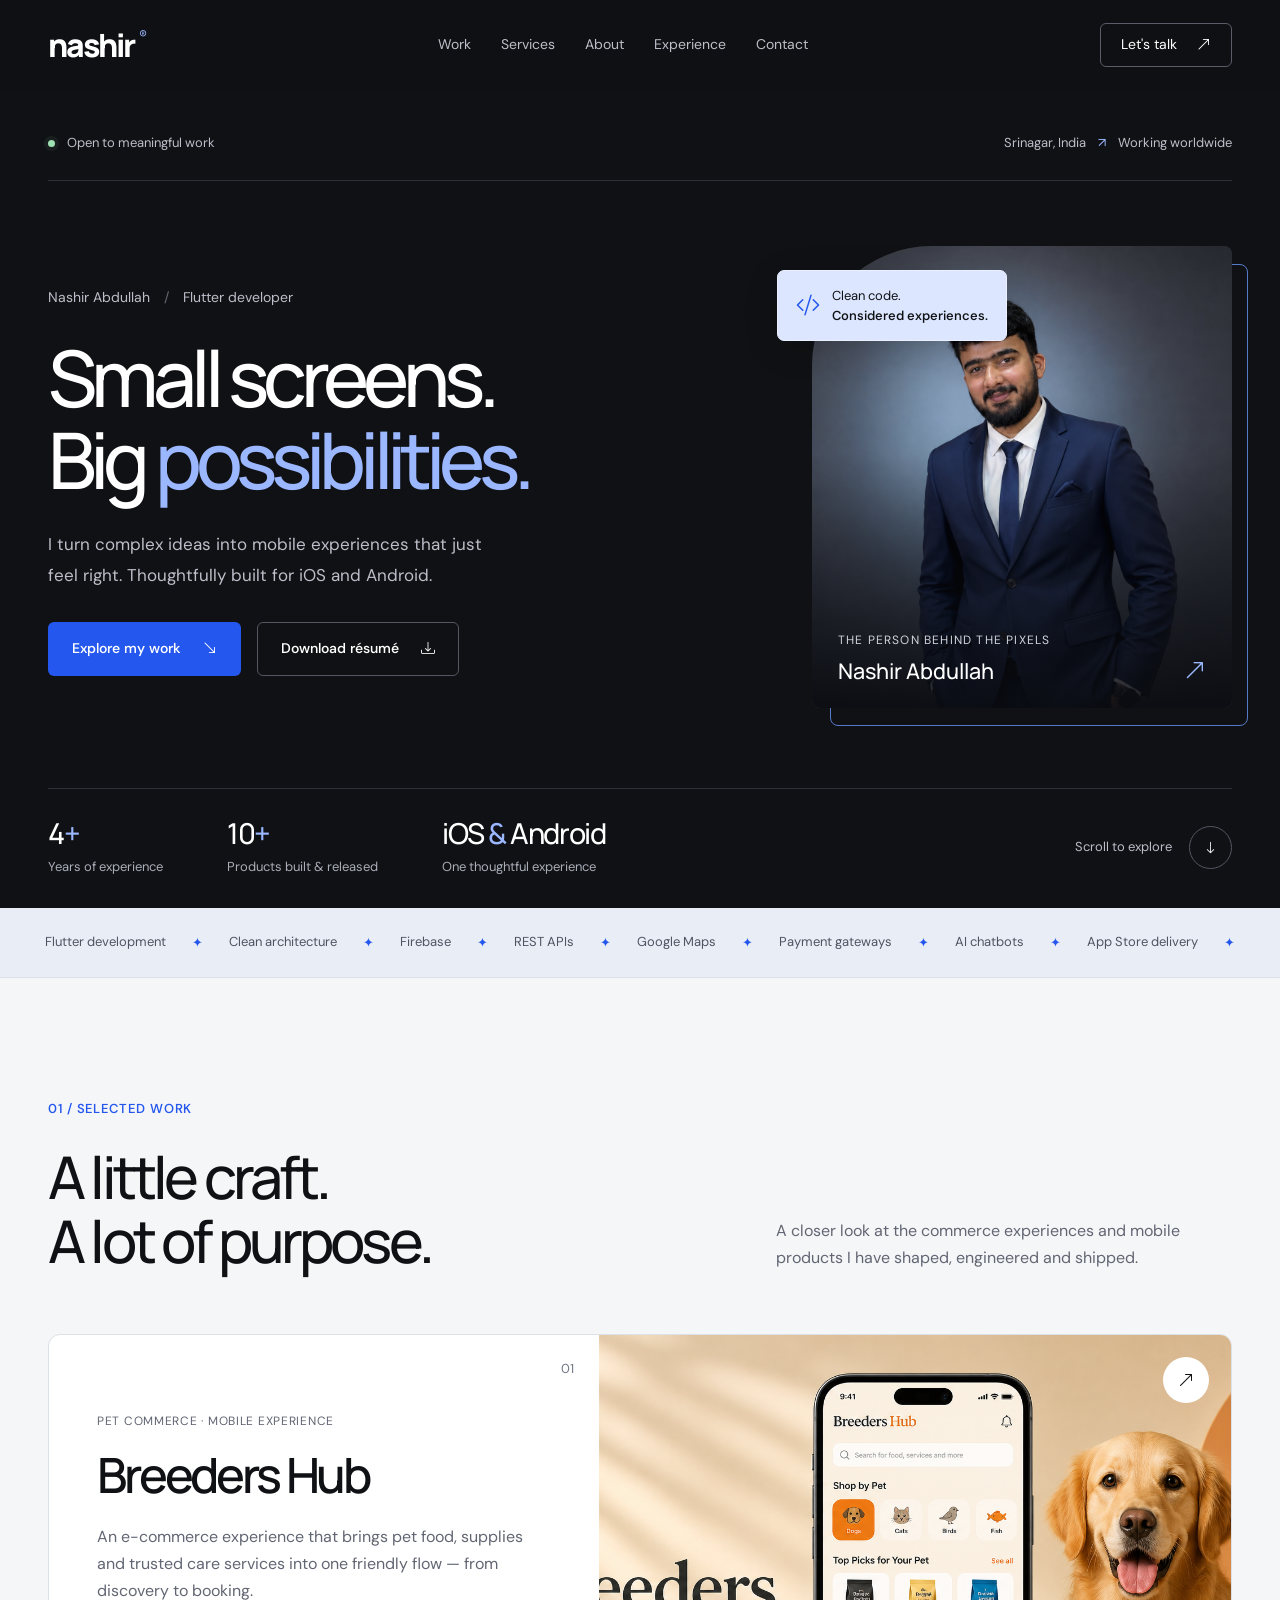
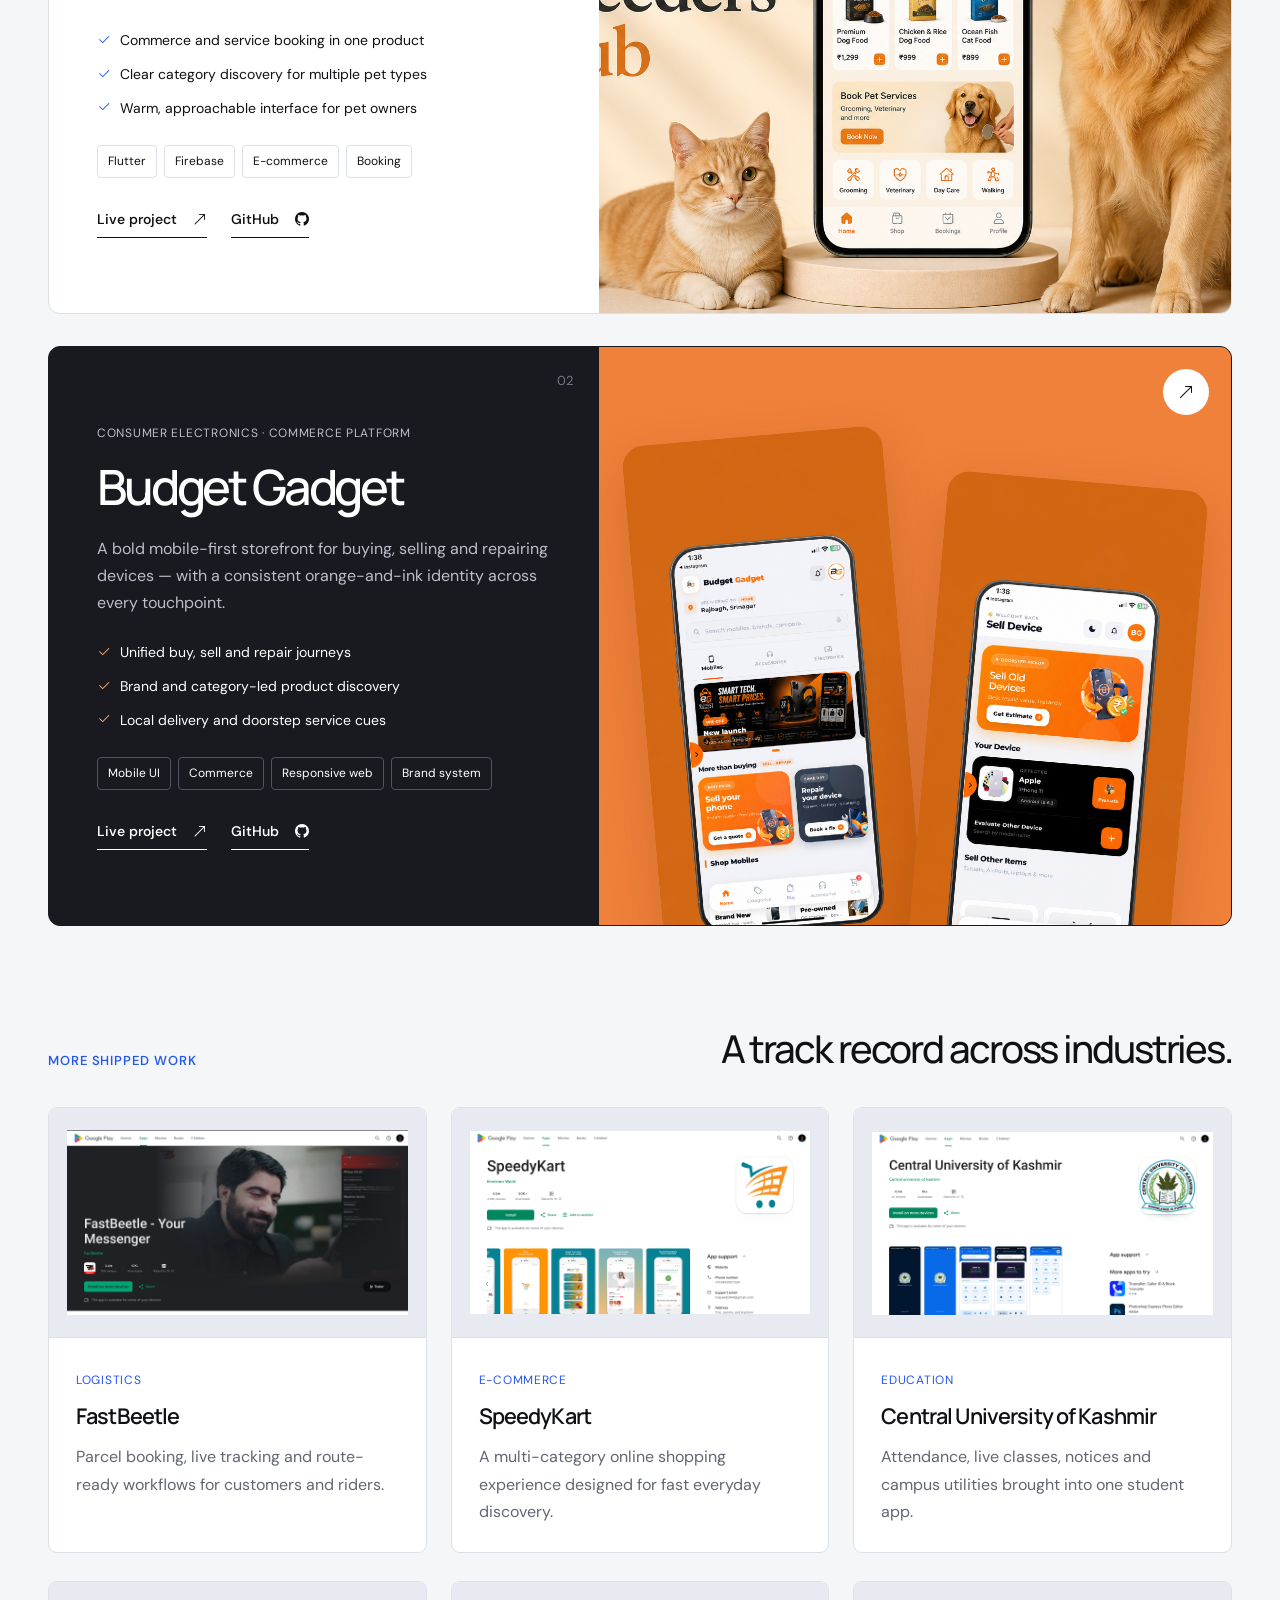
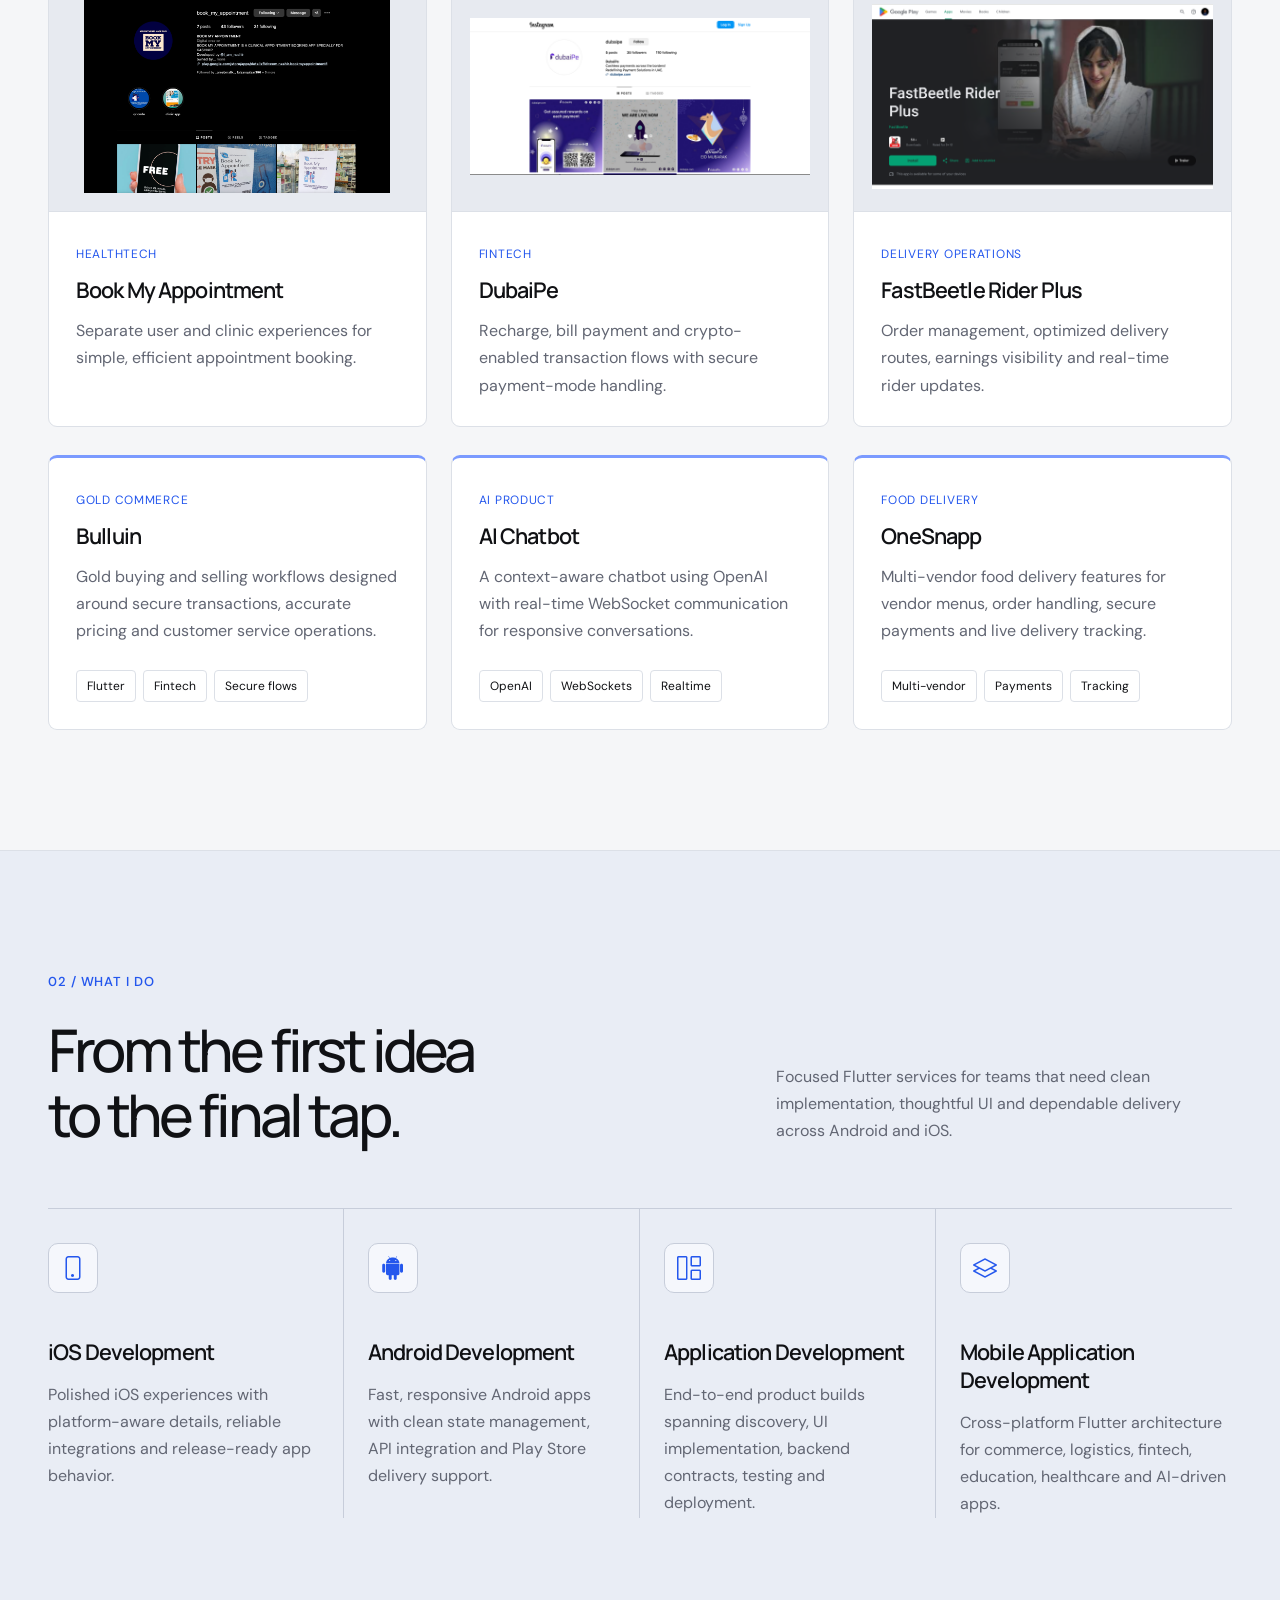
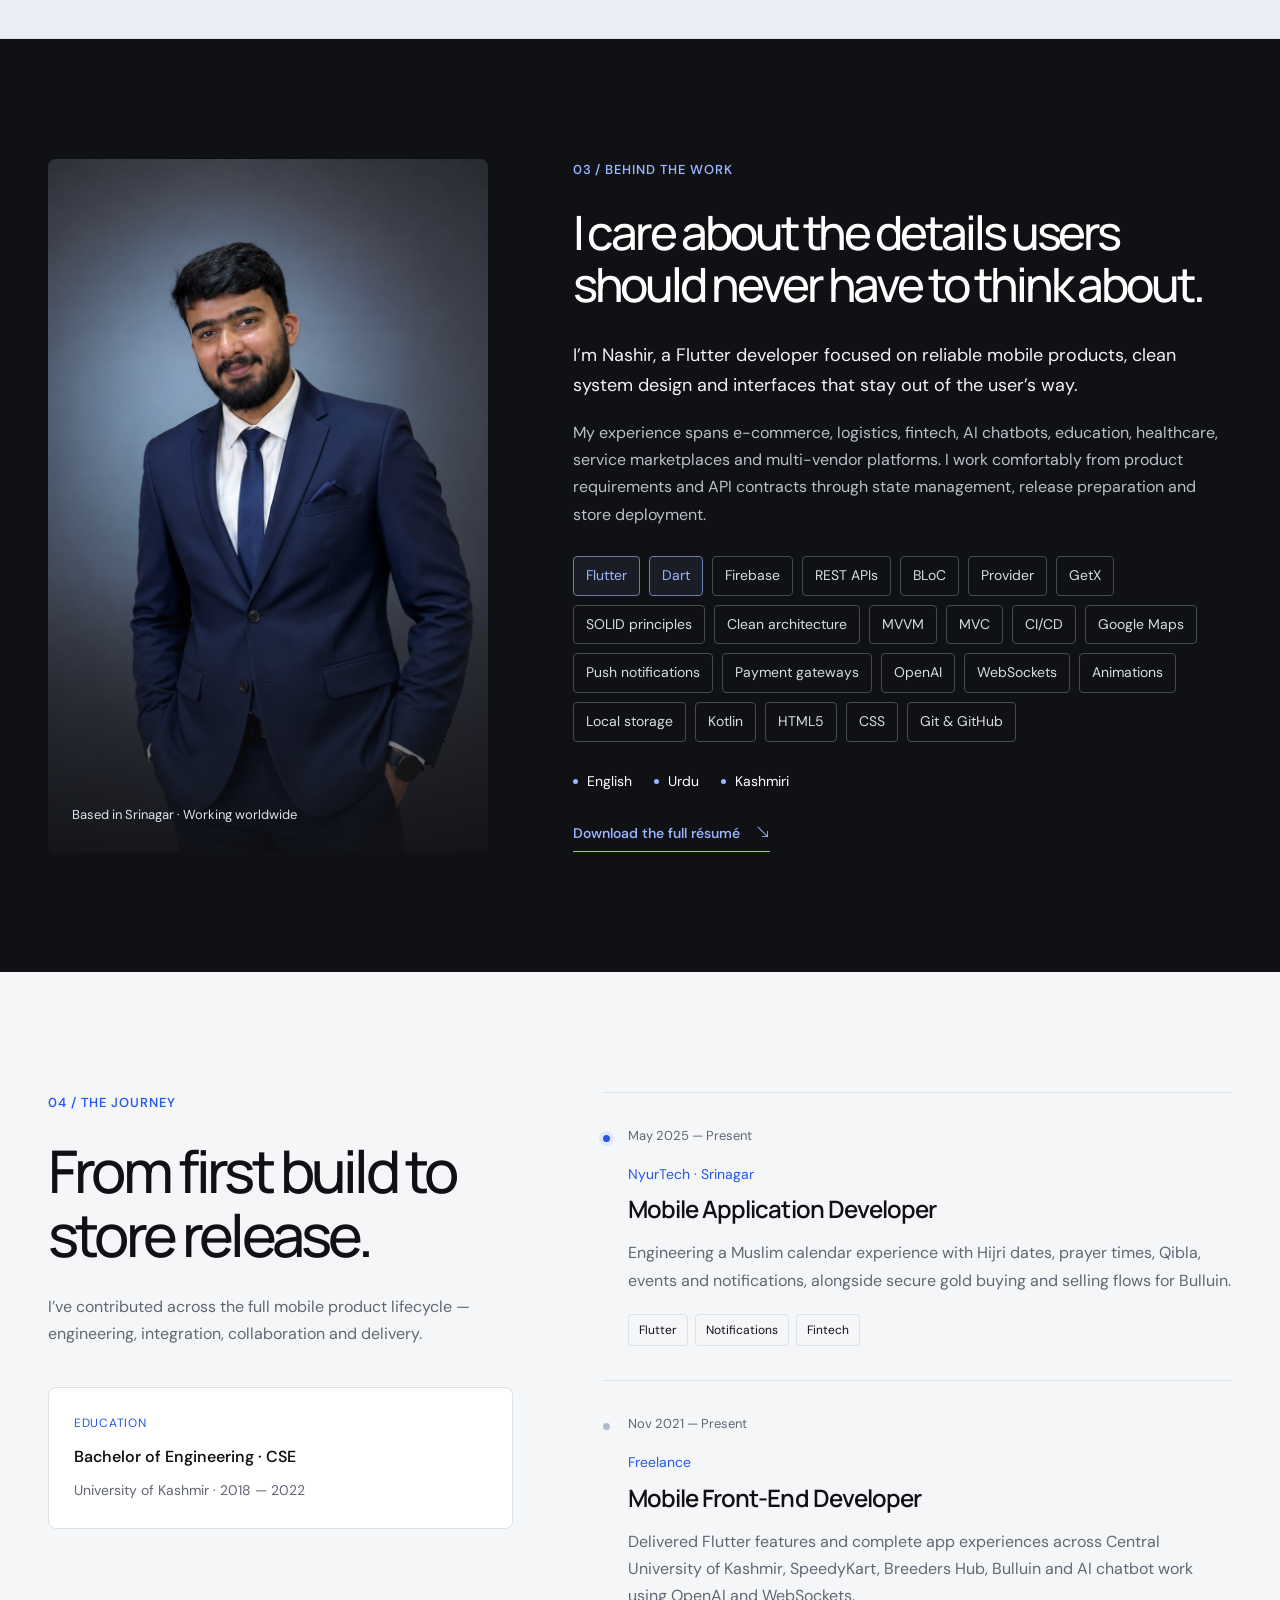
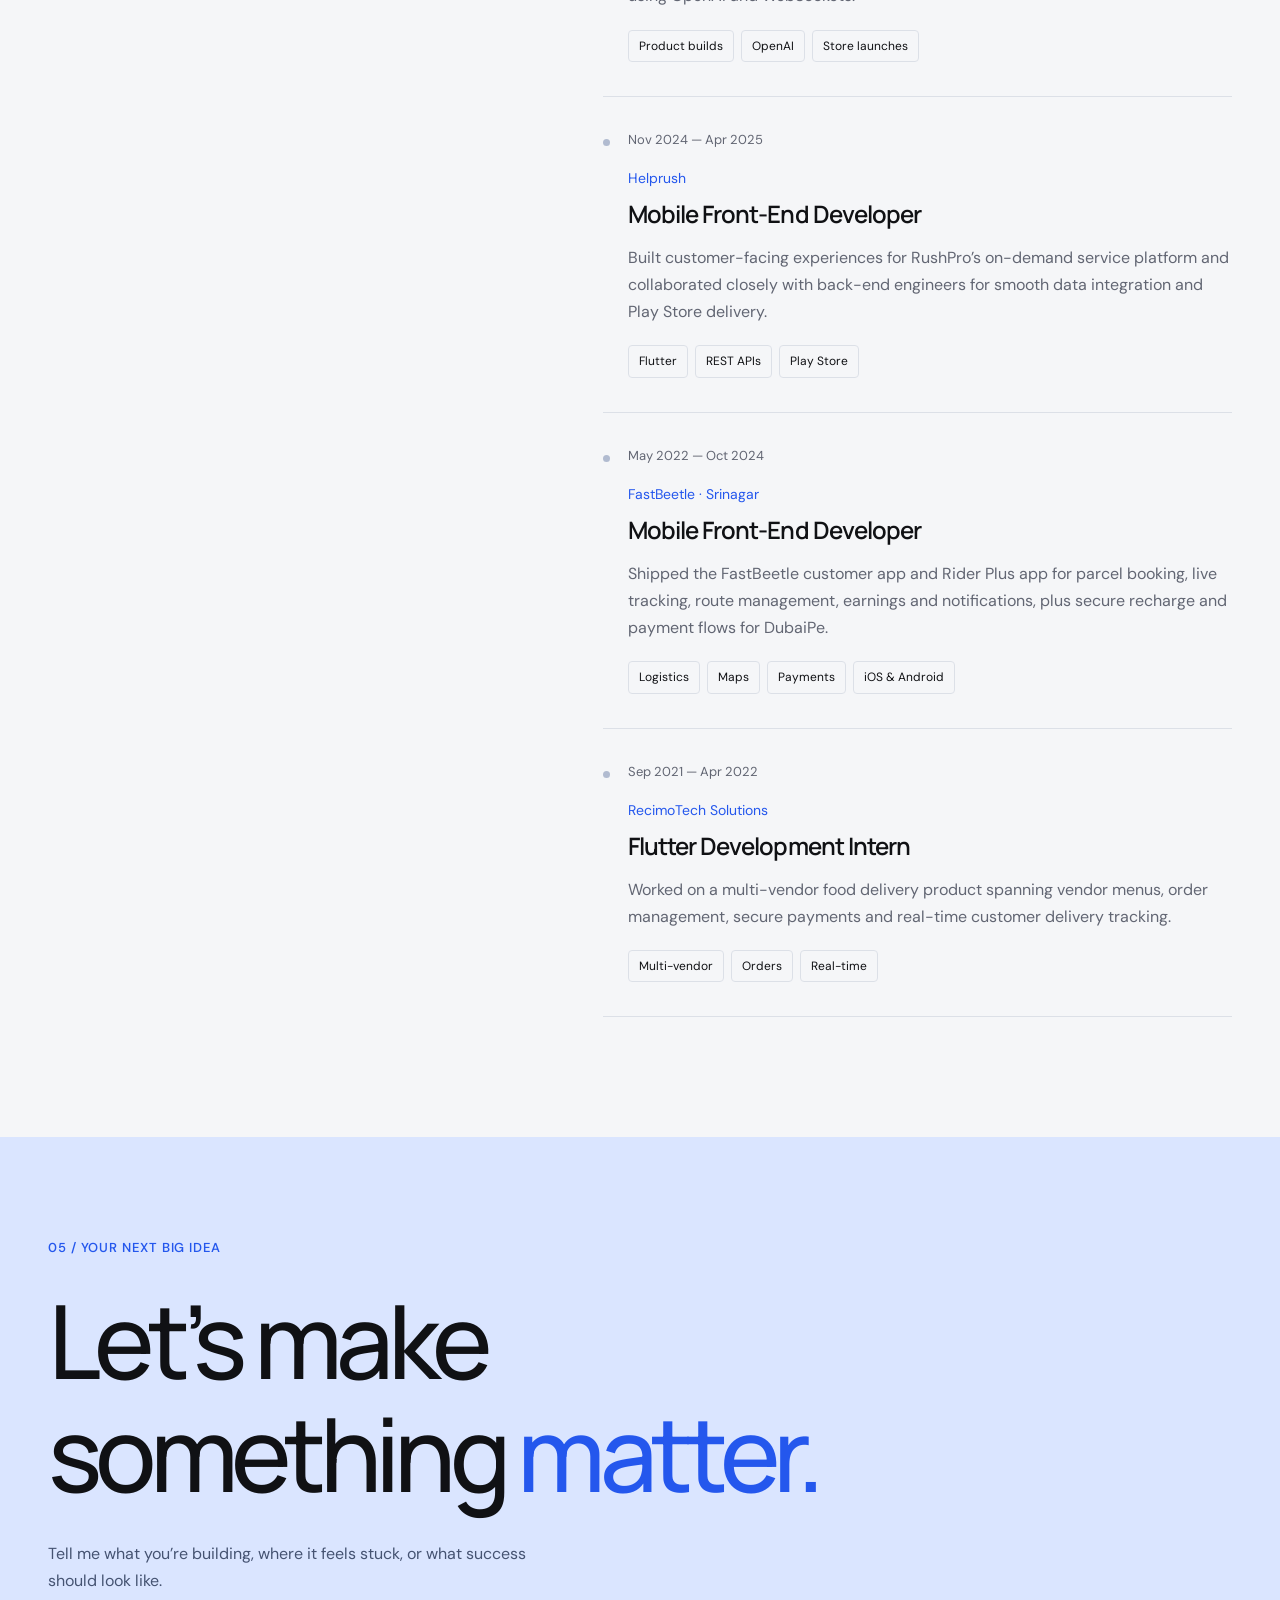
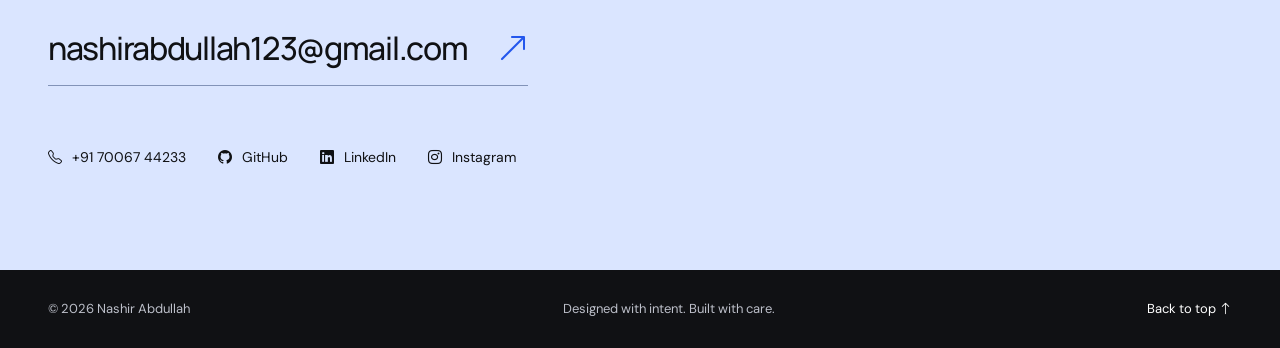
==== commit cb1fa520: "Use supplied portrait with professional slate-blue studio background" ====
--- a/index.html
+++ b/index.html
@@ -52,7 +52,7 @@
           </div>
           <div class="hero-portrait">
             <div class="portrait-frame">
-              <img src="assets/img/professional-portrait.png" alt="Nashir Abdullah" width="1279" height="1230" fetchpriority="high">
+              <img src="assets/img/nashir-studio-portrait.png" alt="Nashir Abdullah" width="1122" height="1402" fetchpriority="high">
               <div class="portrait-caption"><span>THE PERSON BEHIND THE PIXELS</span><strong>Nashir Abdullah <i class="bi bi-arrow-up-right" aria-hidden="true"></i></strong></div>
             </div>
             <div class="portrait-note"><i class="bi bi-code-slash" aria-hidden="true"></i><span>Clean code.<br><strong>Considered experiences.</strong></span></div>
@@ -155,7 +155,7 @@
 
     <section class="section about-section" id="about">
       <div class="shell about-grid">
-        <div class="about-photo"><img src="assets/img/professional-portrait.png" alt="Nashir Abdullah in a professional suit" loading="lazy"><span>Based in Srinagar · Working worldwide</span></div>
+        <div class="about-photo"><img src="assets/img/nashir-studio-portrait.png" alt="Nashir Abdullah in a navy suit against a slate-blue studio background" width="1122" height="1402" loading="lazy"><span>Based in Srinagar · Working worldwide</span></div>
         <div class="about-copy">
           <p class="section-kicker">03 / Behind the work</p><h2>I care about the details users should never have to think about.</h2>
           <p class="about-lead">I’m Nashir, a Flutter developer focused on reliable mobile products, clean system design and interfaces that stay out of the user’s way.</p>
--- a/assets/css/portfolio.css
+++ b/assets/css/portfolio.css
@@ -60,7 +60,7 @@
 .hero-portrait { position: relative; margin: 0 0 8px 16px; }
 .hero-portrait::before { content: ""; position: absolute; inset: 18px -16px -18px 18px; border: 1px solid #567bc9; border-radius: 120px 8px 8px 8px; }
 .portrait-frame { position: relative; overflow: hidden; aspect-ratio: .91; background: #23252b; border-radius: 120px 8px 8px 8px; }
-.portrait-frame img { width: 100%; height: 100%; object-fit: cover; object-position: 51% 30%; filter: grayscale(1); }
+.portrait-frame img { width: 100%; height: 100%; object-fit: cover; object-position: 50% 15%; }
 .portrait-frame::after { content: ""; position: absolute; inset: 45% 0 0; background: linear-gradient(transparent, #090b10ed); pointer-events: none; }
 .portrait-caption { position: absolute; z-index: 1; inset: auto 26px 23px; display: grid; gap: 5px; }
 .portrait-caption > span { font-size: .75rem; letter-spacing: .1em; color: #d0d4dd; }
@@ -141,7 +141,7 @@
 .about-section { background: var(--ink); color: white; }
 .about-grid { display: grid; grid-template-columns: .8fr 1.2fr; align-items: center; gap: 85px; }
 .about-photo { position: relative; align-self: stretch; min-height: 580px; overflow: hidden; border-radius: 8px; background: #23252b; }
-.about-photo img { position: absolute; width: 100%; height: 100%; object-fit: cover; object-position: 52% center; filter: grayscale(1); }
+.about-photo img { position: absolute; width: 100%; height: 100%; object-fit: cover; object-position: 50% 15%; }
 .about-photo::after { content: ""; position: absolute; inset: 60% 0 0; background: linear-gradient(transparent, #101114dd); }
 .about-photo span { position: absolute; bottom: 25px; left: 24px; right: 24px; z-index: 1; font-size: .8125rem; color: #e0e3eb; }
 .about-copy .section-kicker { color: var(--sky); }
@@ -242,7 +242,7 @@
   .service-card > i { margin-bottom: 25px; }
   .about-grid { grid-template-columns: 1fr; gap: 40px; }
   .about-photo { min-height: 0; aspect-ratio: 1.3; }
-  .about-photo img { object-position: center 34%; }
+  .about-photo img { object-position: center 15%; }
   .experience-layout { grid-template-columns: 1fr; }
   .experience-intro { position: static; }
   .contact-section { padding: 80px 0; }
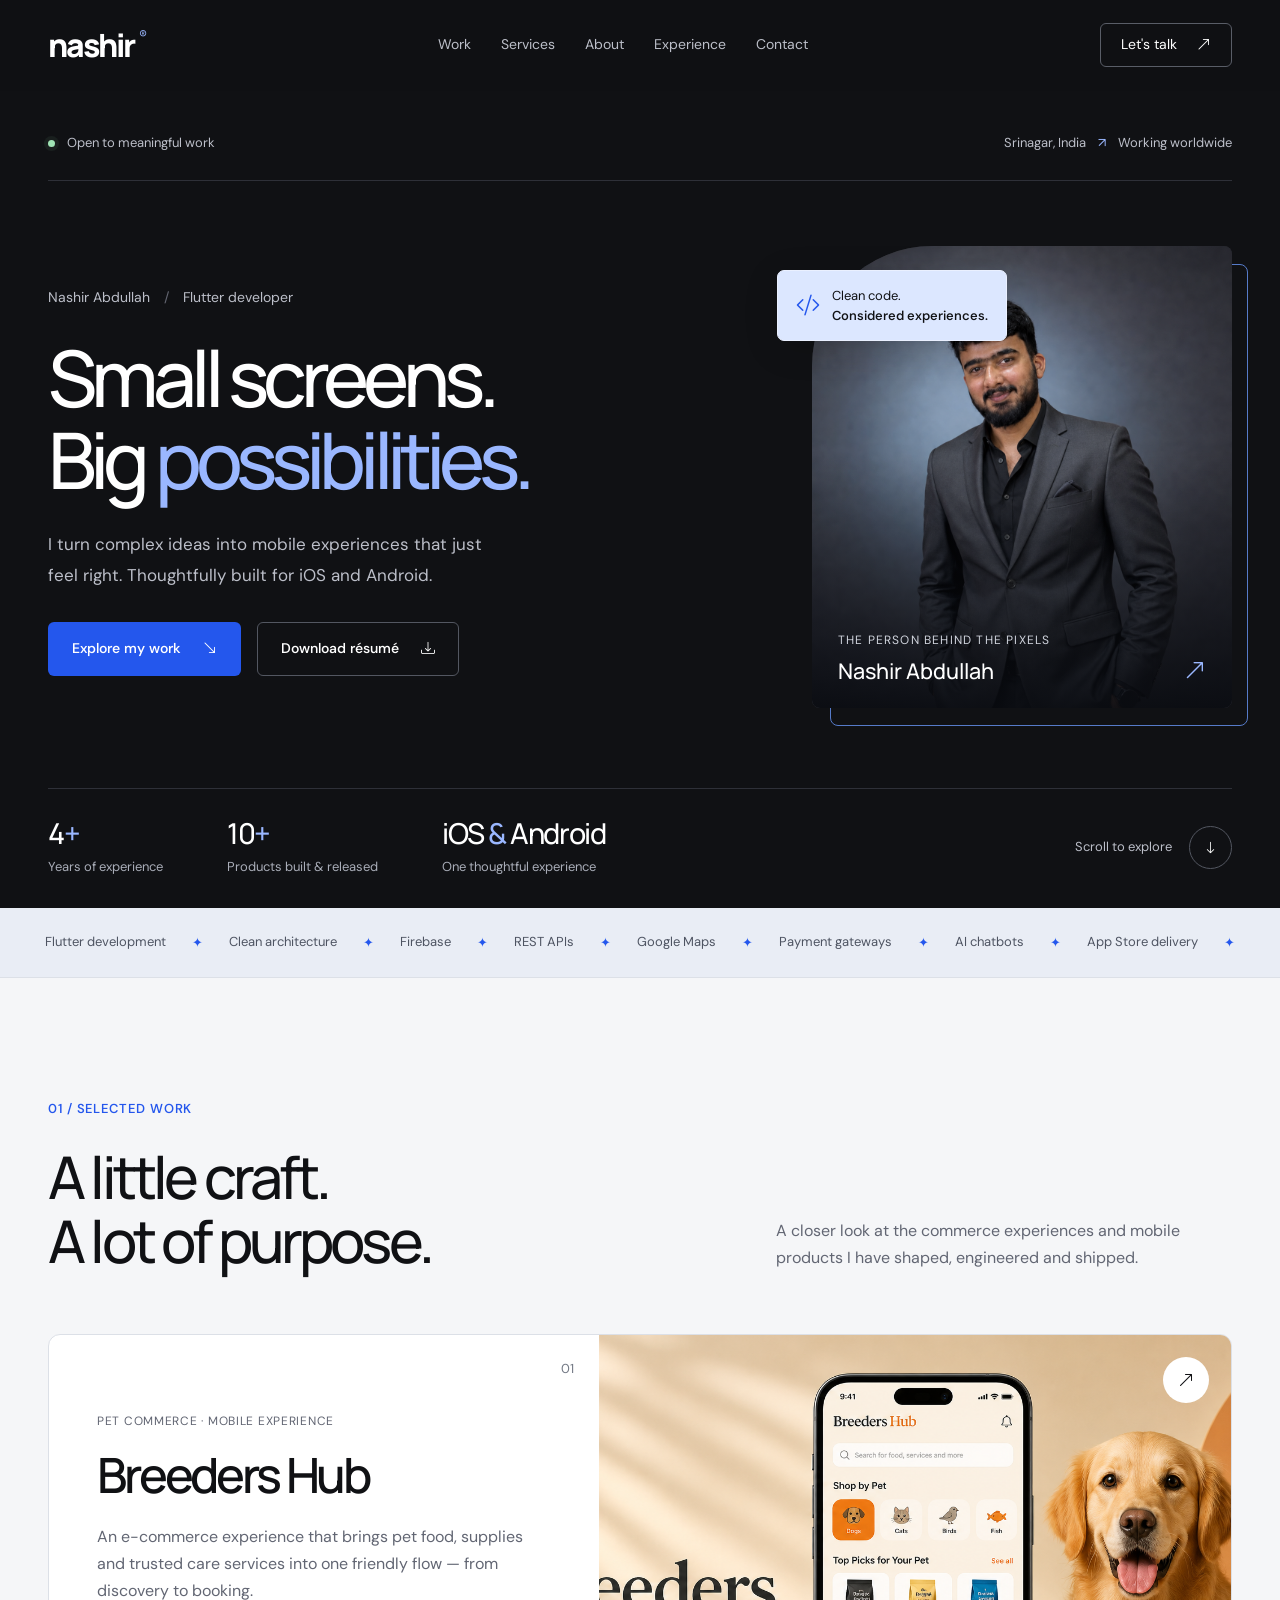
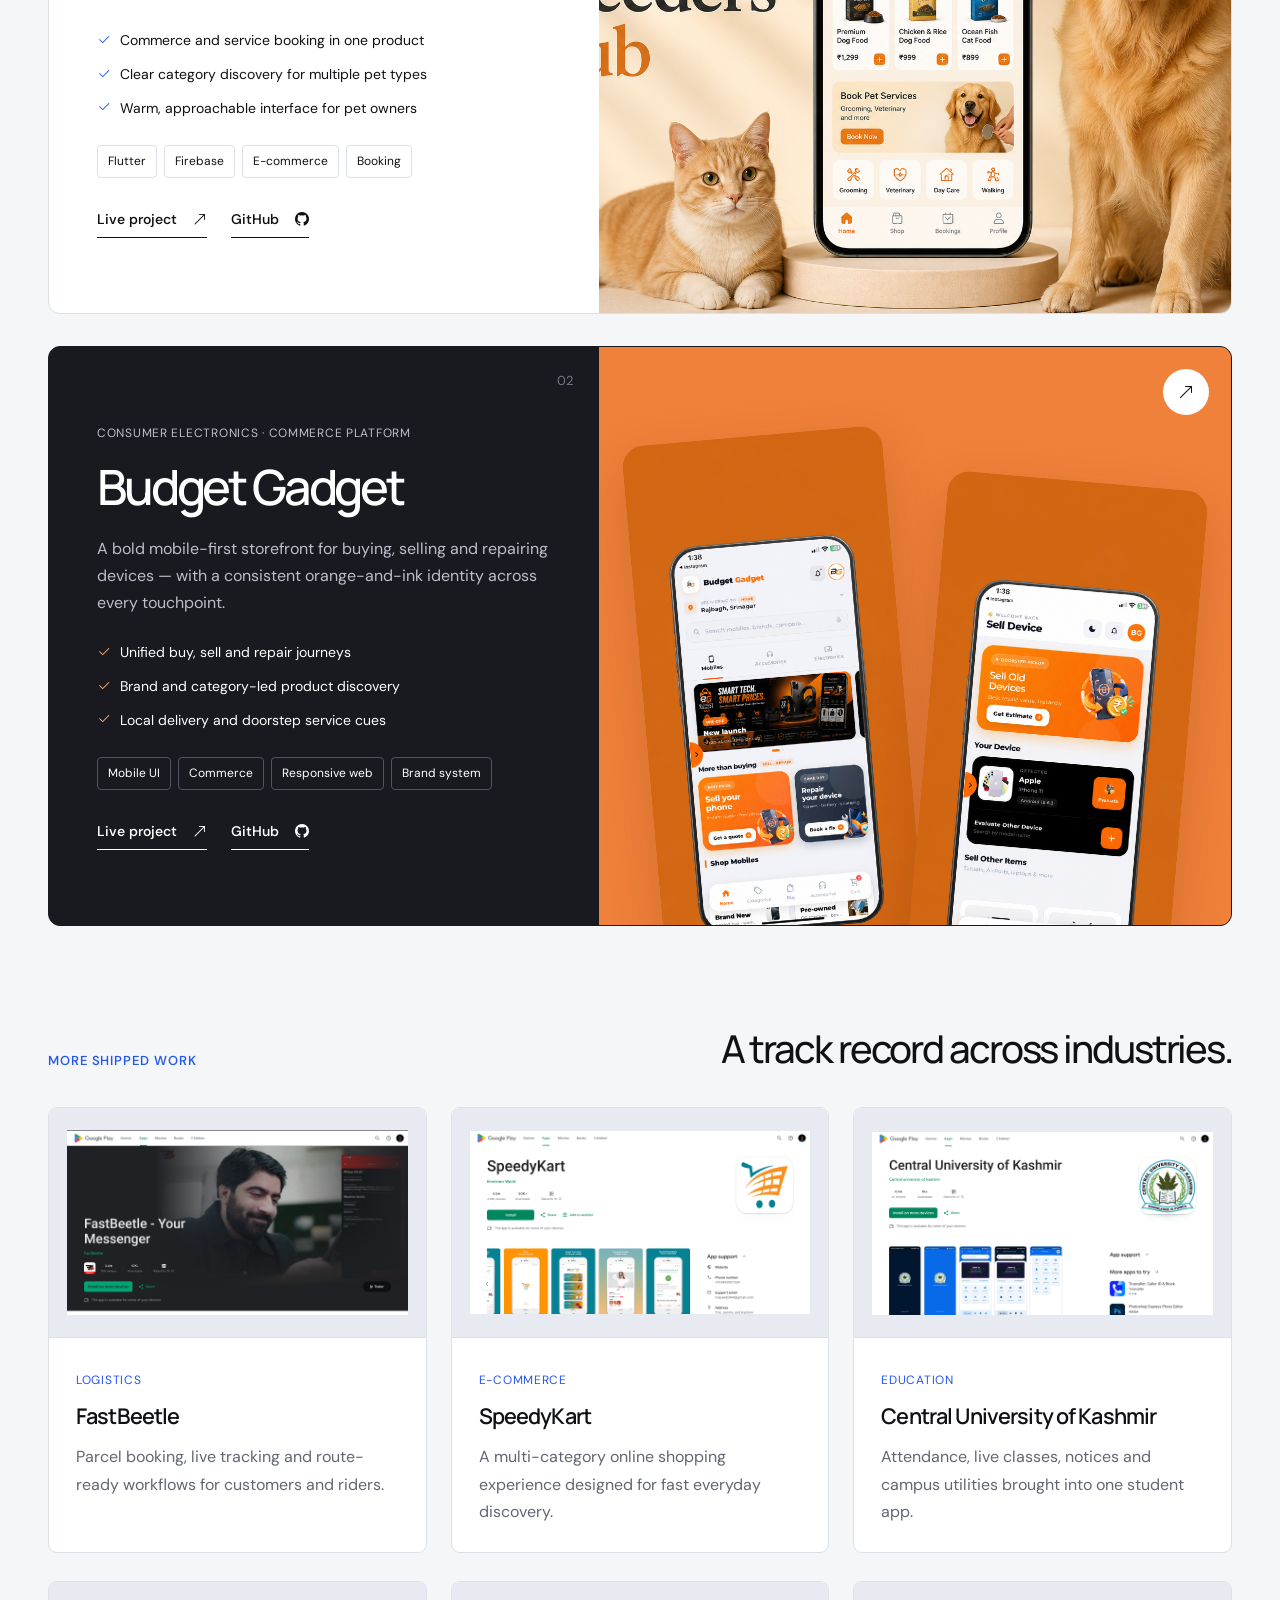
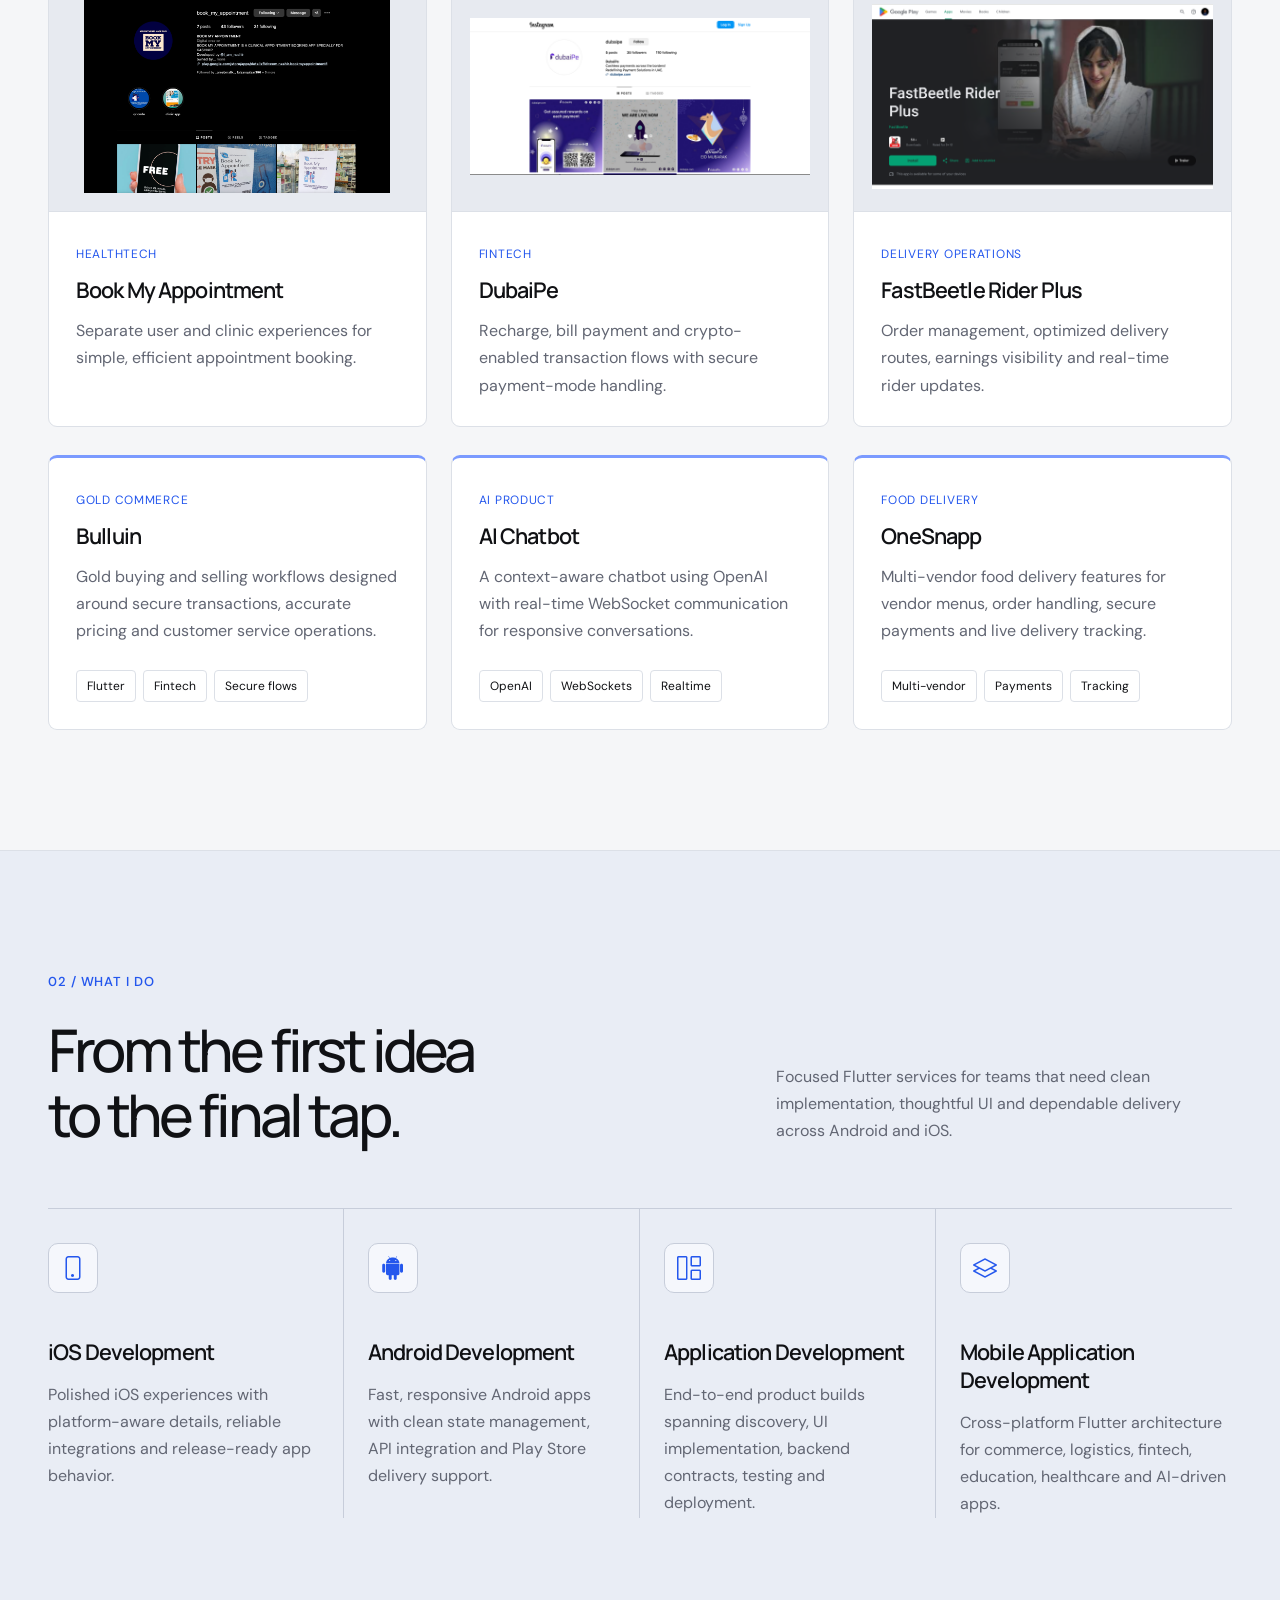
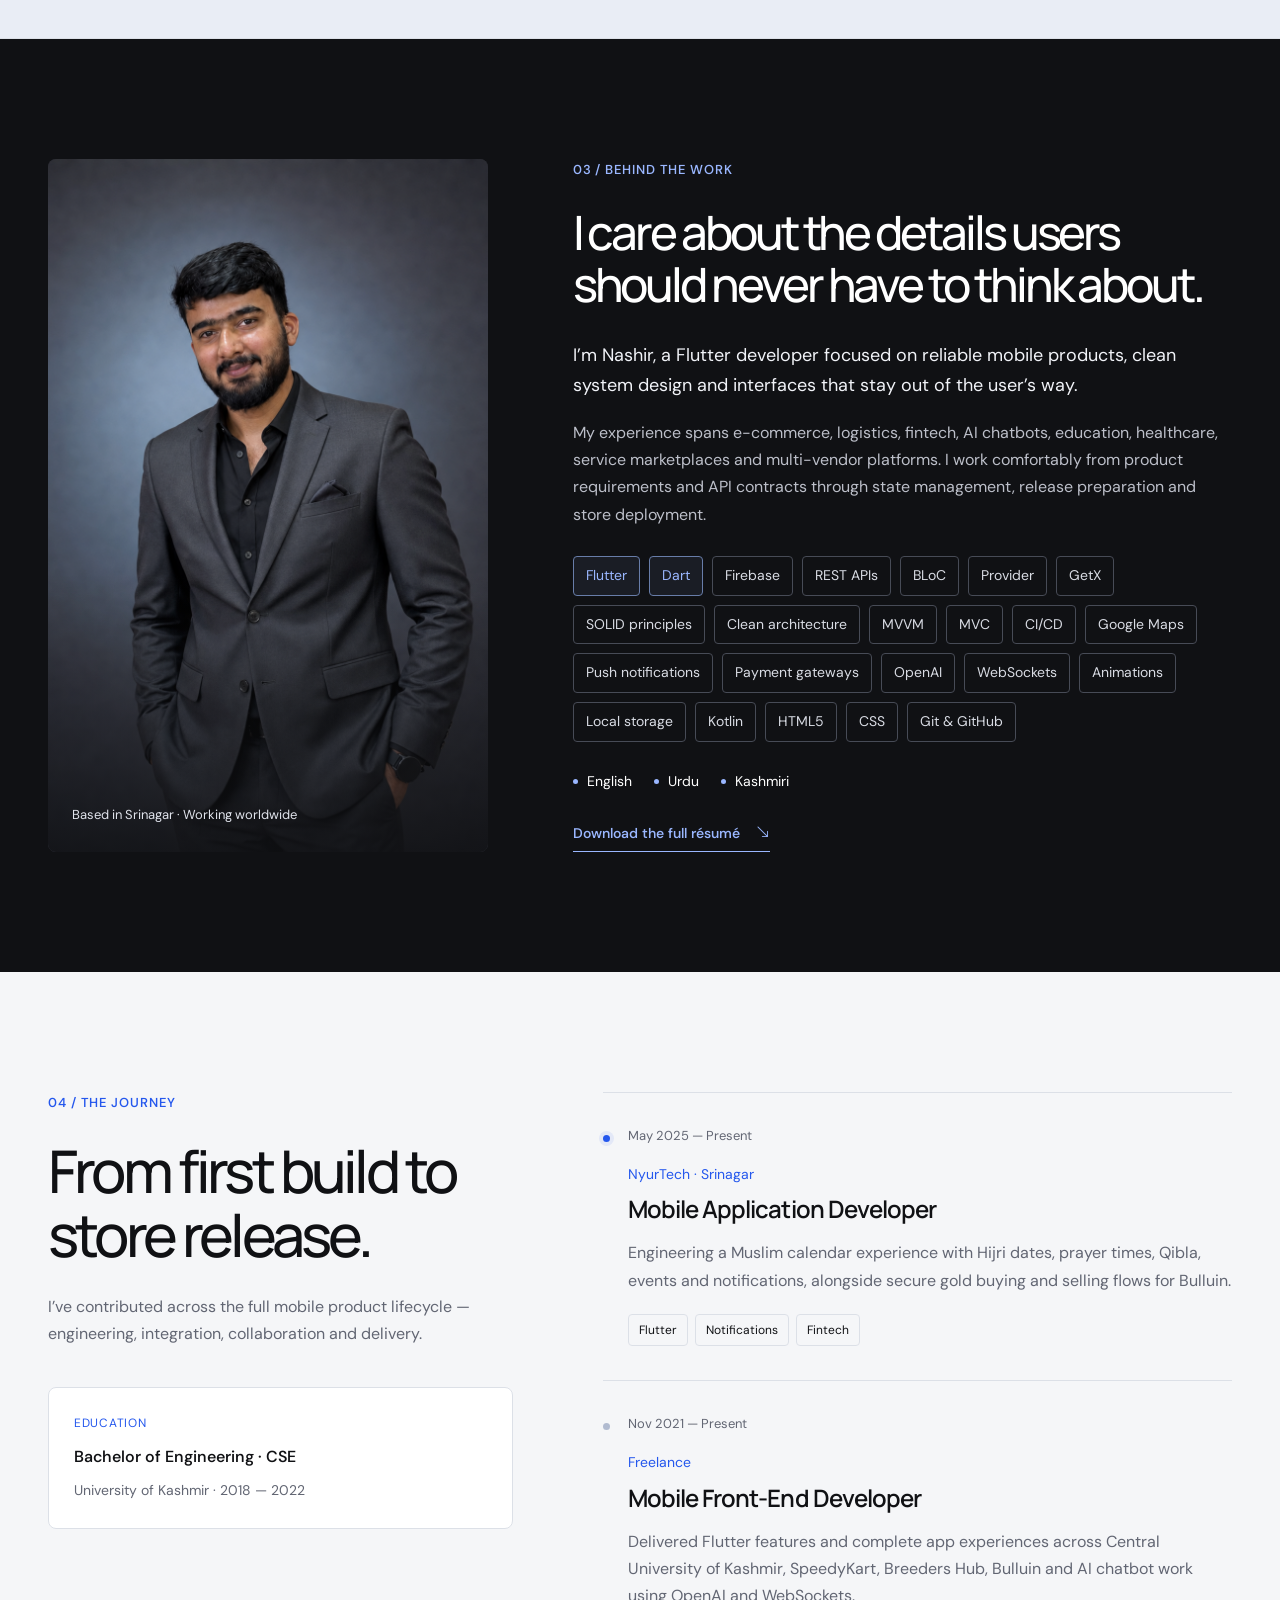
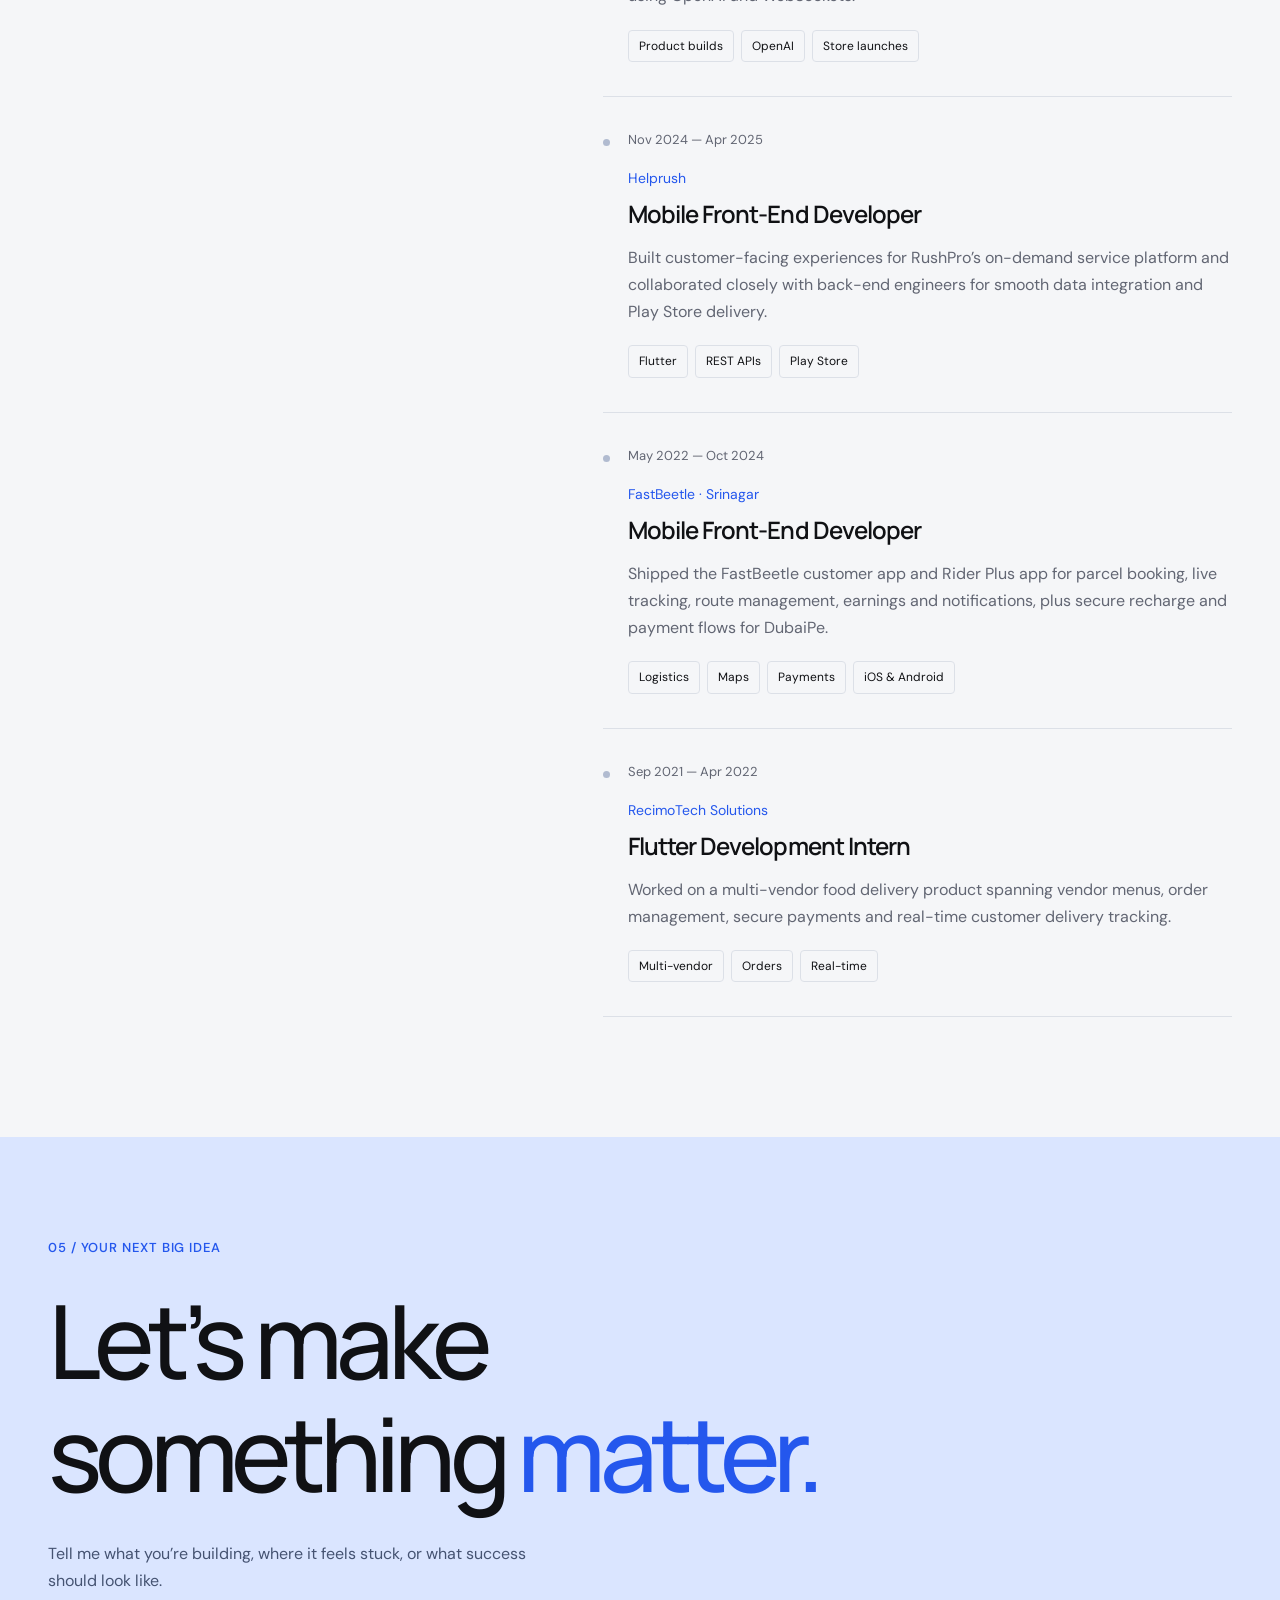
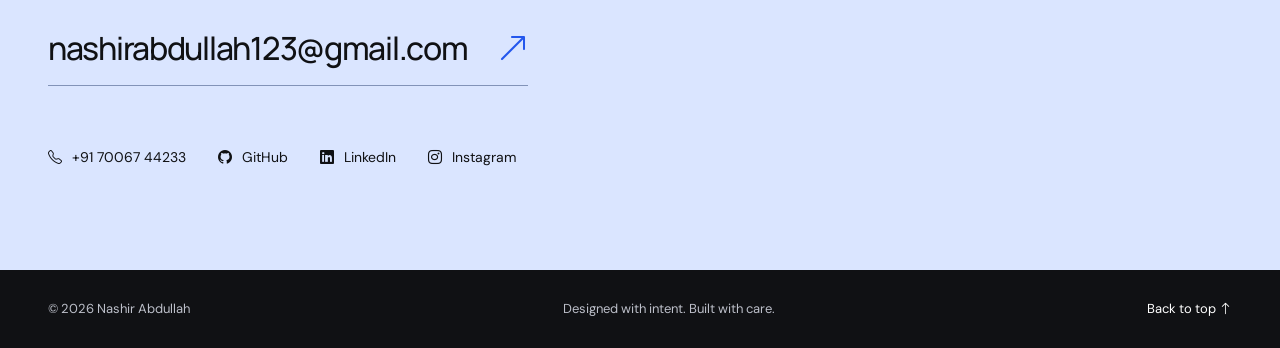
==== commit d5d4aeeb: "Update portrait to charcoal suit and black shirt" ====
--- a/index.html
+++ b/index.html
@@ -52,7 +52,7 @@
           </div>
           <div class="hero-portrait">
             <div class="portrait-frame">
-              <img src="assets/img/nashir-studio-portrait.png" alt="Nashir Abdullah" width="1122" height="1402" fetchpriority="high">
+              <img src="assets/img/nashir-charcoal-portrait.png" alt="Nashir Abdullah" width="1122" height="1402" fetchpriority="high">
               <div class="portrait-caption"><span>THE PERSON BEHIND THE PIXELS</span><strong>Nashir Abdullah <i class="bi bi-arrow-up-right" aria-hidden="true"></i></strong></div>
             </div>
             <div class="portrait-note"><i class="bi bi-code-slash" aria-hidden="true"></i><span>Clean code.<br><strong>Considered experiences.</strong></span></div>
@@ -155,7 +155,7 @@
 
     <section class="section about-section" id="about">
       <div class="shell about-grid">
-        <div class="about-photo"><img src="assets/img/nashir-studio-portrait.png" alt="Nashir Abdullah in a navy suit against a slate-blue studio background" width="1122" height="1402" loading="lazy"><span>Based in Srinagar · Working worldwide</span></div>
+        <div class="about-photo"><img src="assets/img/nashir-charcoal-portrait.png" alt="Nashir Abdullah in a charcoal suit and black shirt against a slate-blue studio background" width="1122" height="1402" loading="lazy"><span>Based in Srinagar · Working worldwide</span></div>
         <div class="about-copy">
           <p class="section-kicker">03 / Behind the work</p><h2>I care about the details users should never have to think about.</h2>
           <p class="about-lead">I’m Nashir, a Flutter developer focused on reliable mobile products, clean system design and interfaces that stay out of the user’s way.</p>
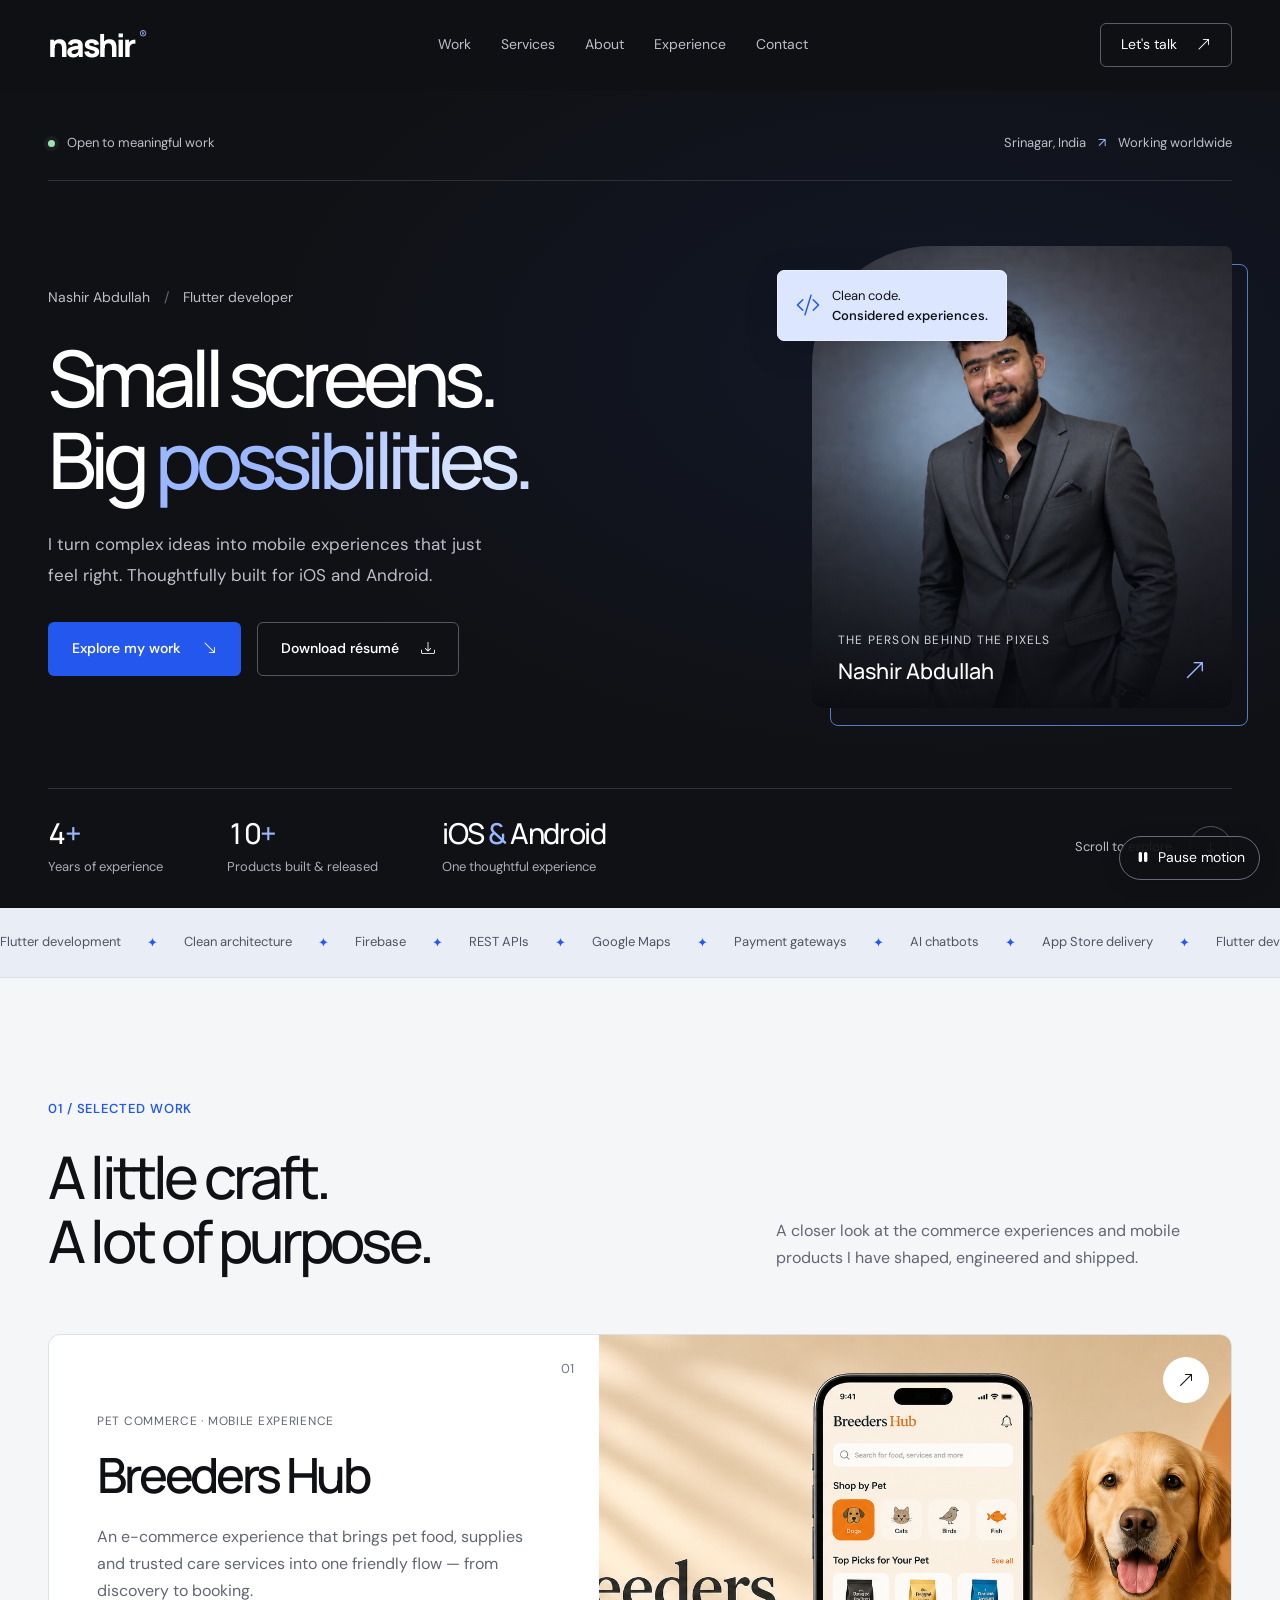
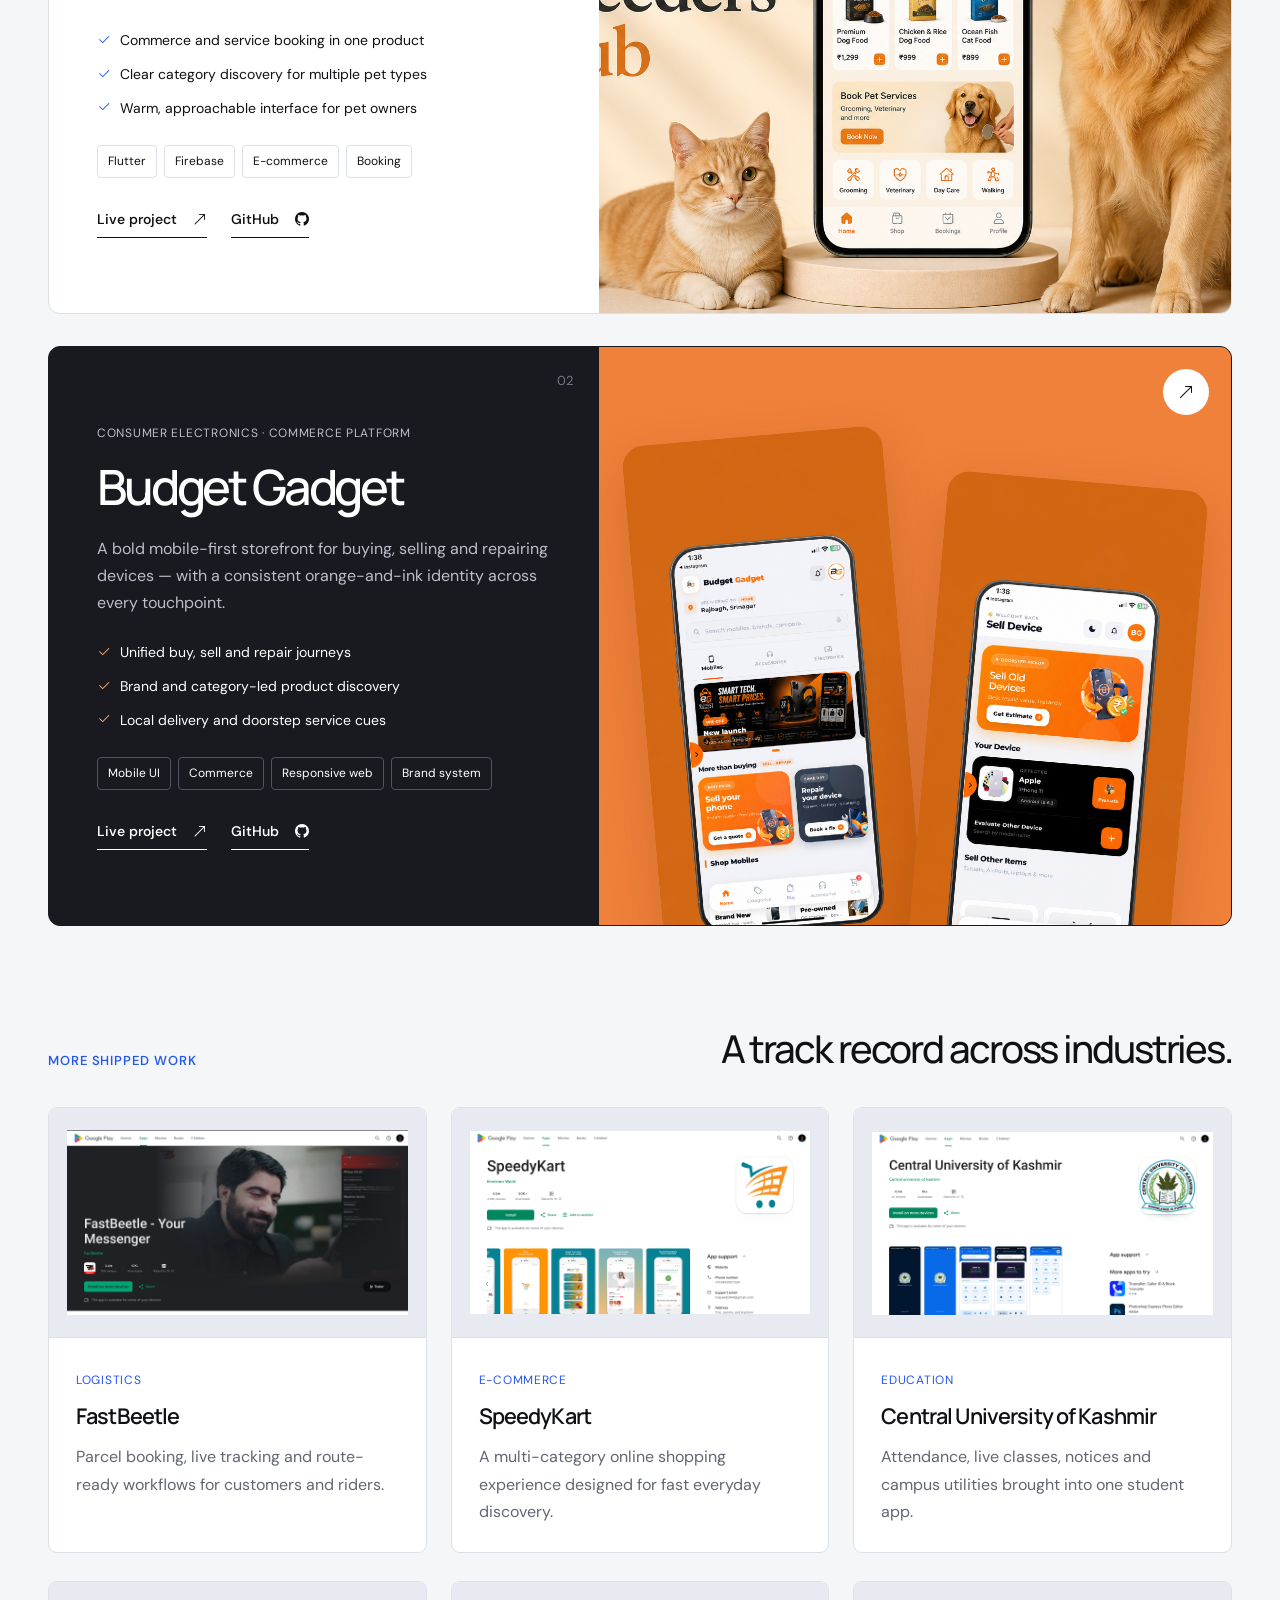
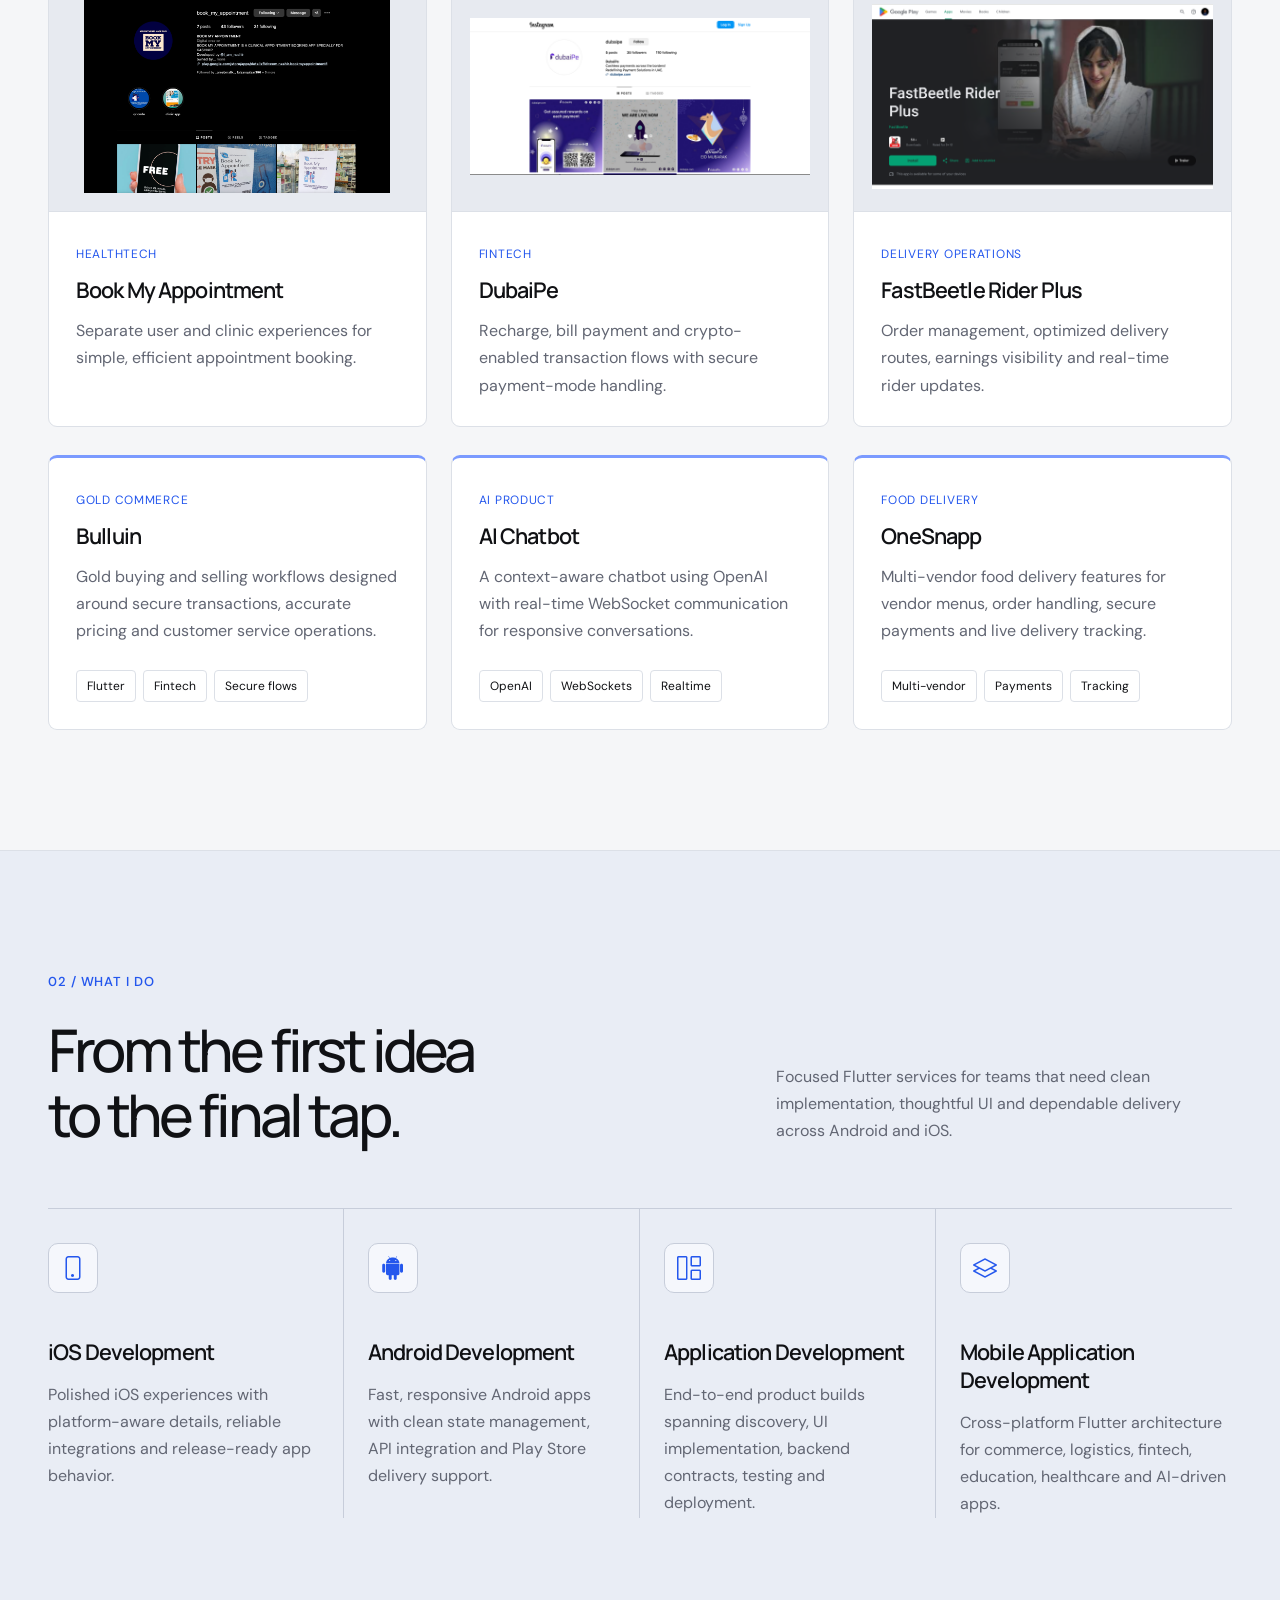
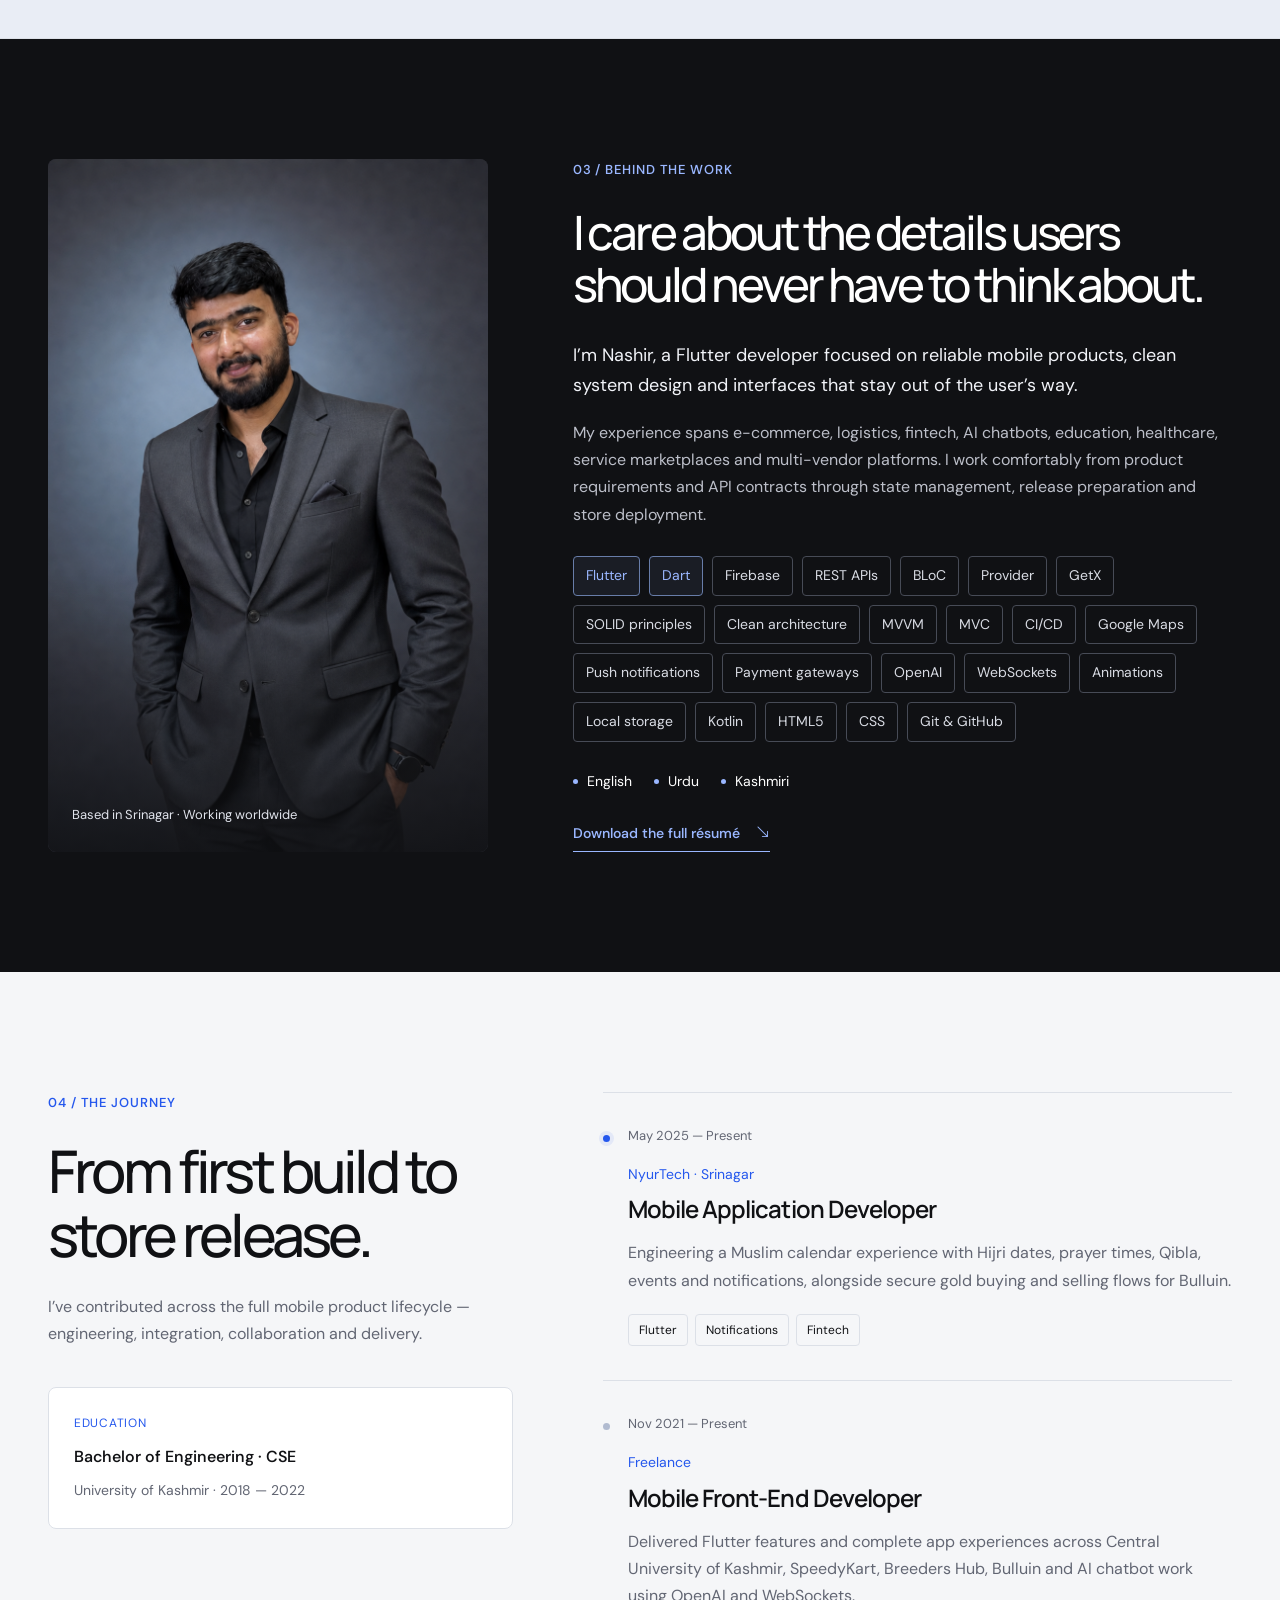
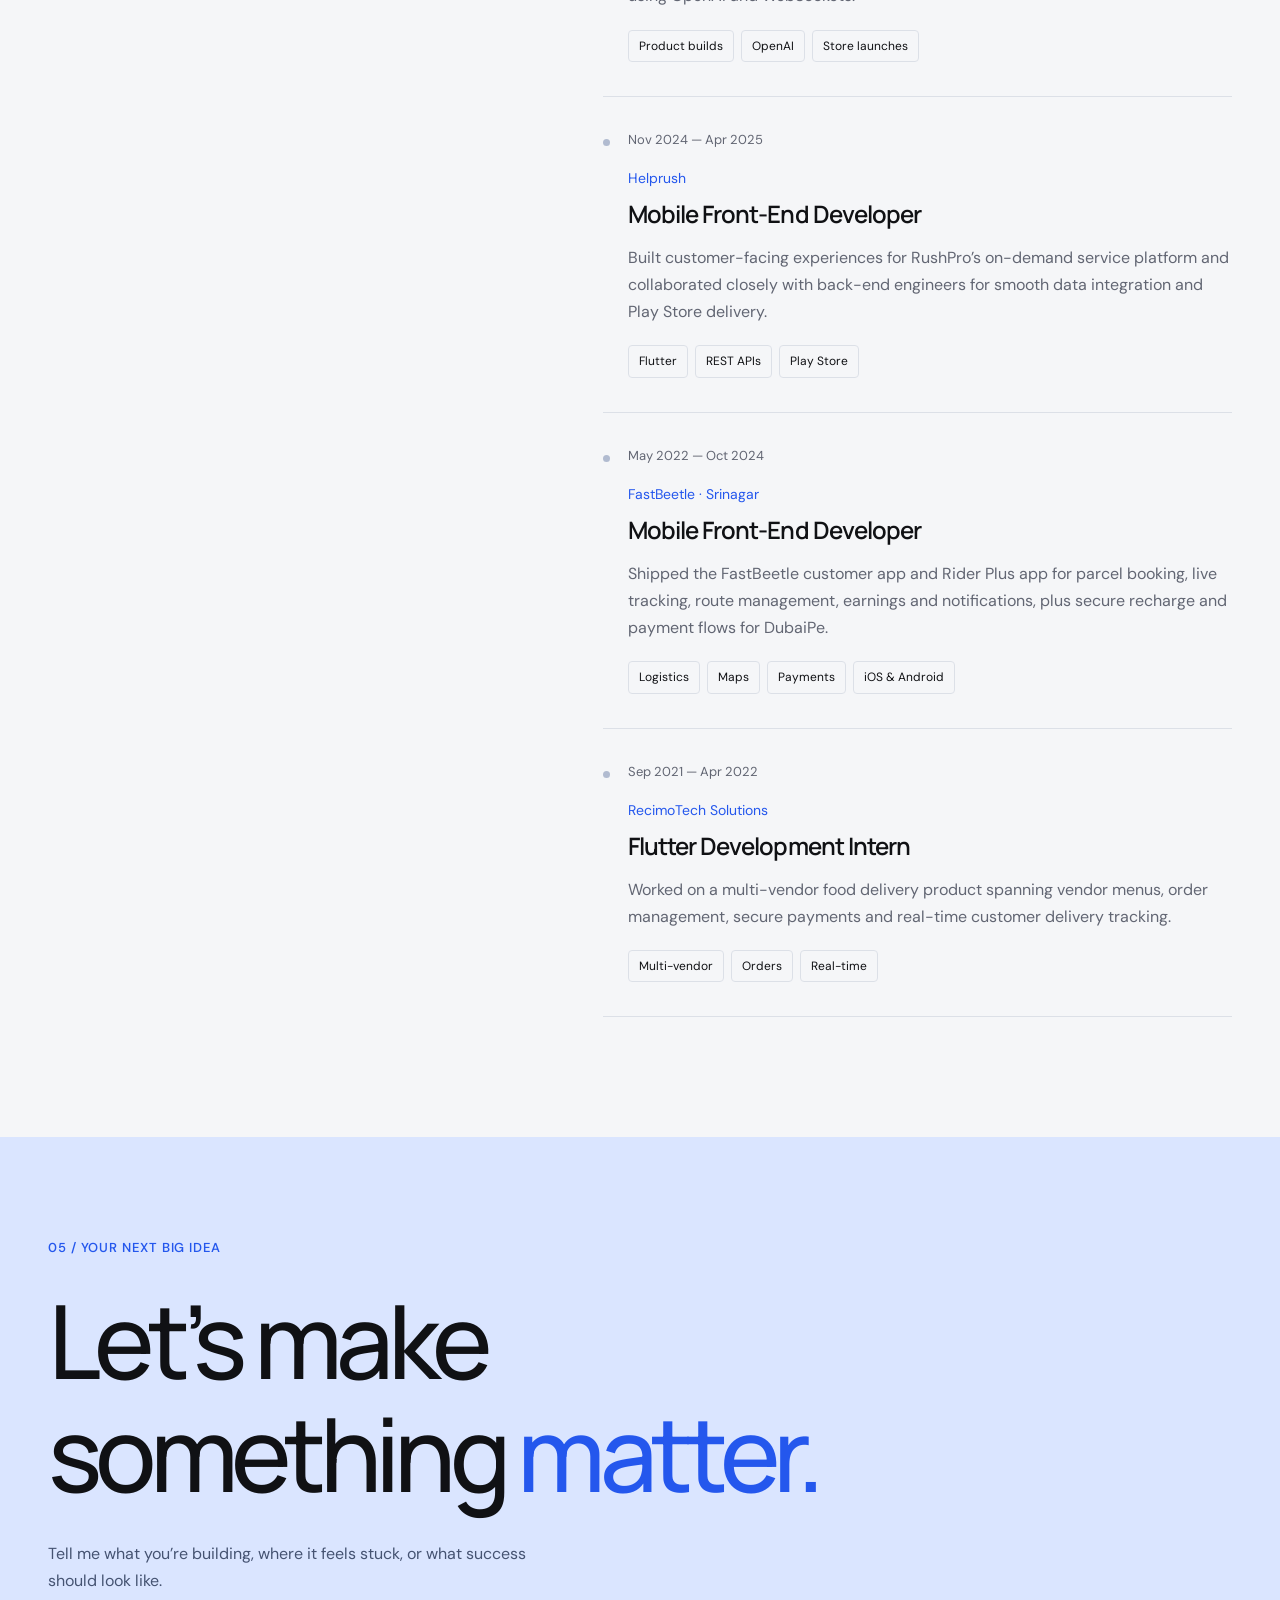
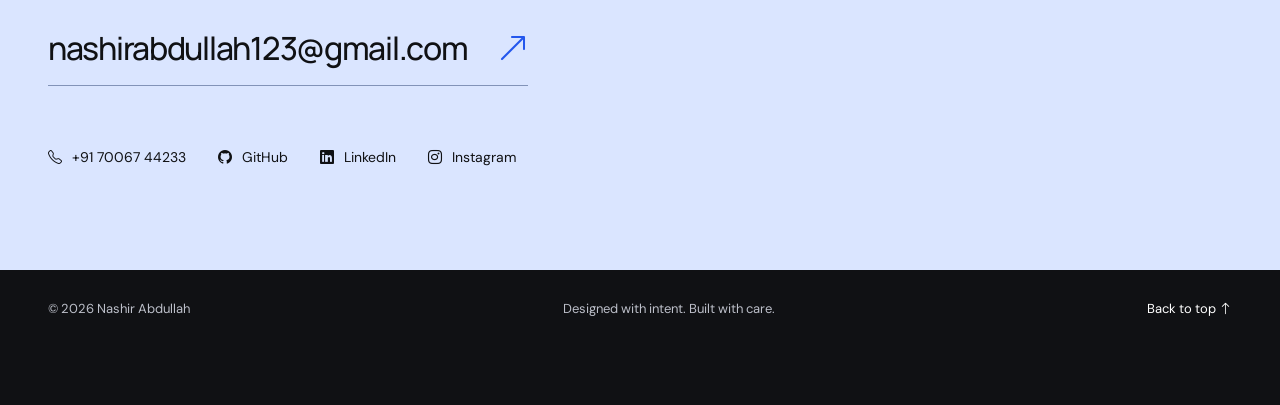
==== commit d26edb19: "Add portfolio entrance, scroll and interaction animations with motion controls" ====
--- a/index.html
+++ b/index.html
@@ -16,14 +16,18 @@
   <meta name="twitter:title" content="Nashir Abdullah — Mobile Application Developer (Flutter)">
   <meta name="twitter:description" content="Production-grade Flutter apps for iOS and Android, thoughtfully engineered and beautifully crafted.">
   <meta name="twitter:image" content="https://nashirdrabi.github.io/my_portfolio_bootstrap/public/og.png">
-  <link rel="icon" href="assets/img/favicon.png">
   <link rel="preconnect" href="https://fonts.googleapis.com">
   <link rel="preconnect" href="https://fonts.gstatic.com" crossorigin>
   <link href="https://fonts.googleapis.com/css2?family=DM+Sans:wght@400;450;500;550;600;650;700&amp;family=Manrope:wght@400;500;600;650;700;800&amp;display=swap" rel="stylesheet">
   <link href="assets/vendor/bootstrap-icons/bootstrap-icons.css" rel="stylesheet">
   <link href="assets/css/portfolio.css" rel="stylesheet">
+  <link rel="icon" href="assets/img/nashir-favicon.ico" sizes="any">
+  <link rel="icon" href="assets/img/nashir-favicon-32.png" type="image/png" sizes="32x32">
+  <link rel="icon" href="assets/img/nashir-favicon.svg" type="image/svg+xml" sizes="any">
+  <link rel="apple-touch-icon" href="assets/img/nashir-apple-touch-icon.png" sizes="180x180">
 </head>
 <body>
+  <div class="reading-progress" aria-hidden="true"></div>
   <a class="skip-link" href="#main">Skip to content</a>
   <header class="site-header" id="site-header">
     <div class="shell nav-shell">
@@ -43,7 +47,7 @@
         <div class="hero-grid">
           <div class="hero-copy">
             <p class="eyebrow">Nashir Abdullah <span>/</span> Flutter developer</p>
-            <h1 id="hero-title">Small screens.<br>Big <em>possibilities.</em></h1>
+            <h1 id="hero-title"><span class="hero-line">Small screens.</span><span class="hero-line">Big <em>possibilities.</em></span></h1>
             <p class="hero-lede">I turn complex ideas into mobile experiences that just feel right. Thoughtfully built for iOS and Android.</p>
             <div class="hero-actions">
               <a class="button button-primary" href="#work">Explore my work <i class="bi bi-arrow-down-right" aria-hidden="true"></i></a>
@@ -60,8 +64,8 @@
         </div>
         <div class="hero-bottom">
           <div class="hero-proof" aria-label="Career highlights">
-            <div><strong>4<span>+</span></strong><span>Years of experience</span></div>
-            <div><strong>10<span>+</span></strong><span>Products built &amp; released</span></div>
+            <div><strong aria-label="4 plus"><span class="stat-number" data-count="4" aria-hidden="true">4</span><span aria-hidden="true">+</span></strong><span>Years of experience</span></div>
+            <div><strong aria-label="10 plus"><span class="stat-number" data-count="10" aria-hidden="true">10</span><span aria-hidden="true">+</span></strong><span>Products built &amp; released</span></div>
             <div><strong>iOS <span>&amp;</span> Android</strong><span>One thoughtful experience</span></div>
           </div>
           <a class="scroll-cue" href="#work"><span>Scroll to explore</span><i class="bi bi-arrow-down" aria-hidden="true"></i></a>
@@ -70,8 +74,8 @@
     </section>
 
     <div class="ticker" aria-label="Core capabilities"><div class="ticker-track">
-      <span>Flutter development</span><i>✦</i><span>Clean architecture</span><i>✦</i><span>Firebase</span><i>✦</i><span>REST APIs</span><i>✦</i><span>Google Maps</span><i>✦</i><span>Payment gateways</span><i>✦</i><span>AI chatbots</span><i>✦</i><span>App Store delivery</span><i>✦</i>
-      <span aria-hidden="true">Flutter development</span><i aria-hidden="true">✦</i><span aria-hidden="true">Clean architecture</span><i aria-hidden="true">✦</i><span aria-hidden="true">Firebase</span><i aria-hidden="true">✦</i><span aria-hidden="true">REST APIs</span><i aria-hidden="true">✦</i>
+      <div class="ticker-group"><span>Flutter development</span><i aria-hidden="true">✦</i><span>Clean architecture</span><i aria-hidden="true">✦</i><span>Firebase</span><i aria-hidden="true">✦</i><span>REST APIs</span><i aria-hidden="true">✦</i><span>Google Maps</span><i aria-hidden="true">✦</i><span>Payment gateways</span><i aria-hidden="true">✦</i><span>AI chatbots</span><i aria-hidden="true">✦</i><span>App Store delivery</span><i aria-hidden="true">✦</i></div>
+      <div class="ticker-group ticker-copy" aria-hidden="true"><span>Flutter development</span><i aria-hidden="true">✦</i><span>Clean architecture</span><i aria-hidden="true">✦</i><span>Firebase</span><i aria-hidden="true">✦</i><span>REST APIs</span><i aria-hidden="true">✦</i><span>Google Maps</span><i aria-hidden="true">✦</i><span>Payment gateways</span><i aria-hidden="true">✦</i><span>AI chatbots</span><i aria-hidden="true">✦</i><span>App Store delivery</span><i aria-hidden="true">✦</i></div>
     </div></div>
 
     <section class="section work-section" id="work">
@@ -191,6 +195,8 @@
   </main>
 
   <footer class="site-footer"><div class="shell"><p>© <span id="year">2026</span> Nashir Abdullah</p><p>Designed with intent. Built with care.</p><a href="#home">Back to top <i class="bi bi-arrow-up"></i></a></div></footer>
+  <button class="motion-toggle" type="button" aria-pressed="false" hidden><i class="bi bi-pause-fill" aria-hidden="true"></i><span>Pause motion</span></button>
   <script src="assets/js/main.js"></script>
+  <script src="assets/js/motion.js"></script>
 </body>
 </html>
--- a/assets/css/portfolio.css
+++ b/assets/css/portfolio.css
@@ -271,6 +271,65 @@
   .contact-meta { gap: 10px 24px; }
   .site-footer .shell { flex-wrap: wrap; }
 }
+/* Motion is opt-in through JS; content stays visible if scripting is unavailable. */
+.hero-line { display: block; }
+.hero-proof strong .stat-number { color: white; font-variant-numeric: tabular-nums; }
+.ticker-group { display: contents; }
+.ticker-copy { display: none; }
+.ticker-group > i { display: inline-block; }
+.reading-progress { position: fixed; inset: 0 0 auto; z-index: 1100; height: 3px; background: var(--sky); pointer-events: none; transform: scaleX(0); transform-origin: left; opacity: 0; }
+.motion-enabled .reading-progress { opacity: 1; }
+.motion-toggle { position: fixed; z-index: 900; right: 20px; bottom: 20px; display: flex; align-items: center; gap: 6px; min-height: 44px; padding: 0 14px; border: 1px solid #666d80; border-radius: 24px; background: #101114ed; color: #fff; font-size: .875rem; box-shadow: 0 4px 20px #0002; cursor: pointer; }
+.motion-toggle[hidden] { display: none; }
+.motion-toggle:hover { background: #2457ed; }
+.motion-toggle i { font-size: 1.125rem; }
+body:has(.motion-toggle:not([hidden])) .site-footer { padding-bottom: 85px; }
+.motion-enabled .hero { position: relative; isolation: isolate; }
+.motion-enabled .hero::before { content: ""; position: absolute; z-index: -1; inset: 0; background: radial-gradient(ellipse at 75% 40%, #2457ed17, transparent 55%); animation: ambient-light 9s ease-in-out infinite alternate; pointer-events: none; }
+.motion-enabled .status-dot { animation: status-breathe 3s ease-in-out infinite; }
+.motion-enabled .portrait-note { animation: note-float 5s ease-in-out infinite; }
+.motion-enabled .hero-portrait { transform: perspective(1100px) translateY(var(--portrait-scroll, 0px)) rotateX(var(--portrait-y, 0deg)) rotateY(var(--portrait-x, 0deg)); transition: transform .4s cubic-bezier(.2, .8, .2, 1); }
+.motion-enabled .scroll-cue i { animation: scroll-nudge 2.6s ease-in-out infinite; }
+.motion-enabled .ticker-track { width: max-content; max-width: none; flex-wrap: nowrap; justify-content: flex-start; gap: 0; animation: skills-marquee 38s linear infinite; }
+.motion-enabled .ticker-group { display: flex; flex: 0 0 auto; align-items: center; gap: 26px; padding-right: 26px; white-space: nowrap; }
+.motion-enabled .ticker-track .ticker-copy { display: flex; }
+.motion-enabled .ticker-track i { display: inline-block; }
+.motion-enabled .ticker:hover .ticker-track, .motion-enabled .ticker:focus-within .ticker-track { animation-play-state: paused; }
+.motion-enabled .project-card { transition: transform .4s cubic-bezier(.16, 1, .3, 1), box-shadow .4s, border-color .4s; }
+.motion-enabled .service-card { transition: transform .4s cubic-bezier(.16, 1, .3, 1); }
+.motion-enabled .service-card > i { transition: transform .4s, background .3s, color .3s; }
+.motion-enabled .skill-cloud span { transition: transform .25s, background .25s, border-color .25s; }
+.motion-enabled .button i, .motion-enabled .nav-cta i, .motion-enabled .project-links i, .motion-enabled .text-link i, .motion-enabled .contact-email i, .motion-enabled .contact-meta i { transition: transform .3s cubic-bezier(.16, 1, .3, 1); }
+.motion-enabled .button-primary { position: relative; overflow: hidden; }
+.motion-enabled .button-primary::after { content: ""; position: absolute; inset: -20% auto -20% -65%; width: 45%; transform: skewX(-20deg); background: linear-gradient(90deg, transparent, #ffffff35, transparent); transition: left .6s; pointer-events: none; }
+.motion-enabled .button-primary:is(:hover, :focus-visible)::after { left: 130%; }
+.motion-enabled .button:is(:hover, :focus-visible) i { transform: translate(2px, -2px); }
+.motion-enabled :is(.nav-cta, .project-links a, .text-link, .contact-email):is(:hover, :focus-visible) i { transform: translate(4px, -4px); }
+.motion-enabled .contact-meta a:is(:hover, :focus-visible) i { transform: translateY(-3px); }
+.motion-enabled .timeline-item::before { transition: box-shadow .3s, background .3s; }
+.motion-enabled .timeline-item:hover::before { background: var(--accent); box-shadow: 0 0 0 6px #2457ed12; }
+.motion-background *, .motion-background *::before, .motion-background *::after { animation-play-state: paused !important; }
+@supports (background-clip: text) {
+  .motion-enabled .hero h1 em { background: linear-gradient(105deg, #9ab7ff 15%, #dce7ff 40%, #9ab7ff 65%); background-size: 220% 100%; background-clip: text; color: transparent; animation: headline-light 7s ease-in-out infinite; }
+}
+@media (hover: hover) and (pointer: fine) {
+  .motion-enabled .project-card:hover { transform: translateY(-7px); border-color: #a8bbed; box-shadow: 0 18px 35px #15316a12; }
+  .motion-enabled .service-card:hover { transform: translateY(-5px); }
+  .motion-enabled .service-card:hover > i { transform: rotate(-7deg) scale(1.06); background: var(--accent); color: white; }
+  .motion-enabled .skill-cloud span:hover { transform: translateY(-4px); border-color: var(--sky); background: #9ab7ff15; }
+}
+@media (max-width: 800px) {
+  .motion-enabled .hero-portrait { transform: none; }
+  .motion-toggle { right: 12px; bottom: 12px; }
+  .motion-enabled .ticker-track { animation-duration: 48s; }
+}
+@keyframes skills-marquee { to { transform: translateX(-50%); } }
+@keyframes note-float { 0%, 100% { transform: translateY(0); } 50% { transform: translateY(-8px); } }
+@keyframes scroll-nudge { 0%, 70%, 100% { transform: translateY(0); } 35% { transform: translateY(6px); } }
+@keyframes status-breathe { 0%, 100% { box-shadow: 0 0 0 4px #9fe3b410; } 50% { box-shadow: 0 0 0 8px #9fe3b408; } }
+@keyframes ambient-light { from { opacity: .35; } to { opacity: 1; } }
+@keyframes headline-light { 0%, 100% { background-position: 100% 50%; } 50% { background-position: 0% 50%; } }
+
 @media (prefers-reduced-motion: reduce) {
   html { scroll-behavior: auto; }
   *, *::before, *::after { animation: none !important; transition: none !important; }
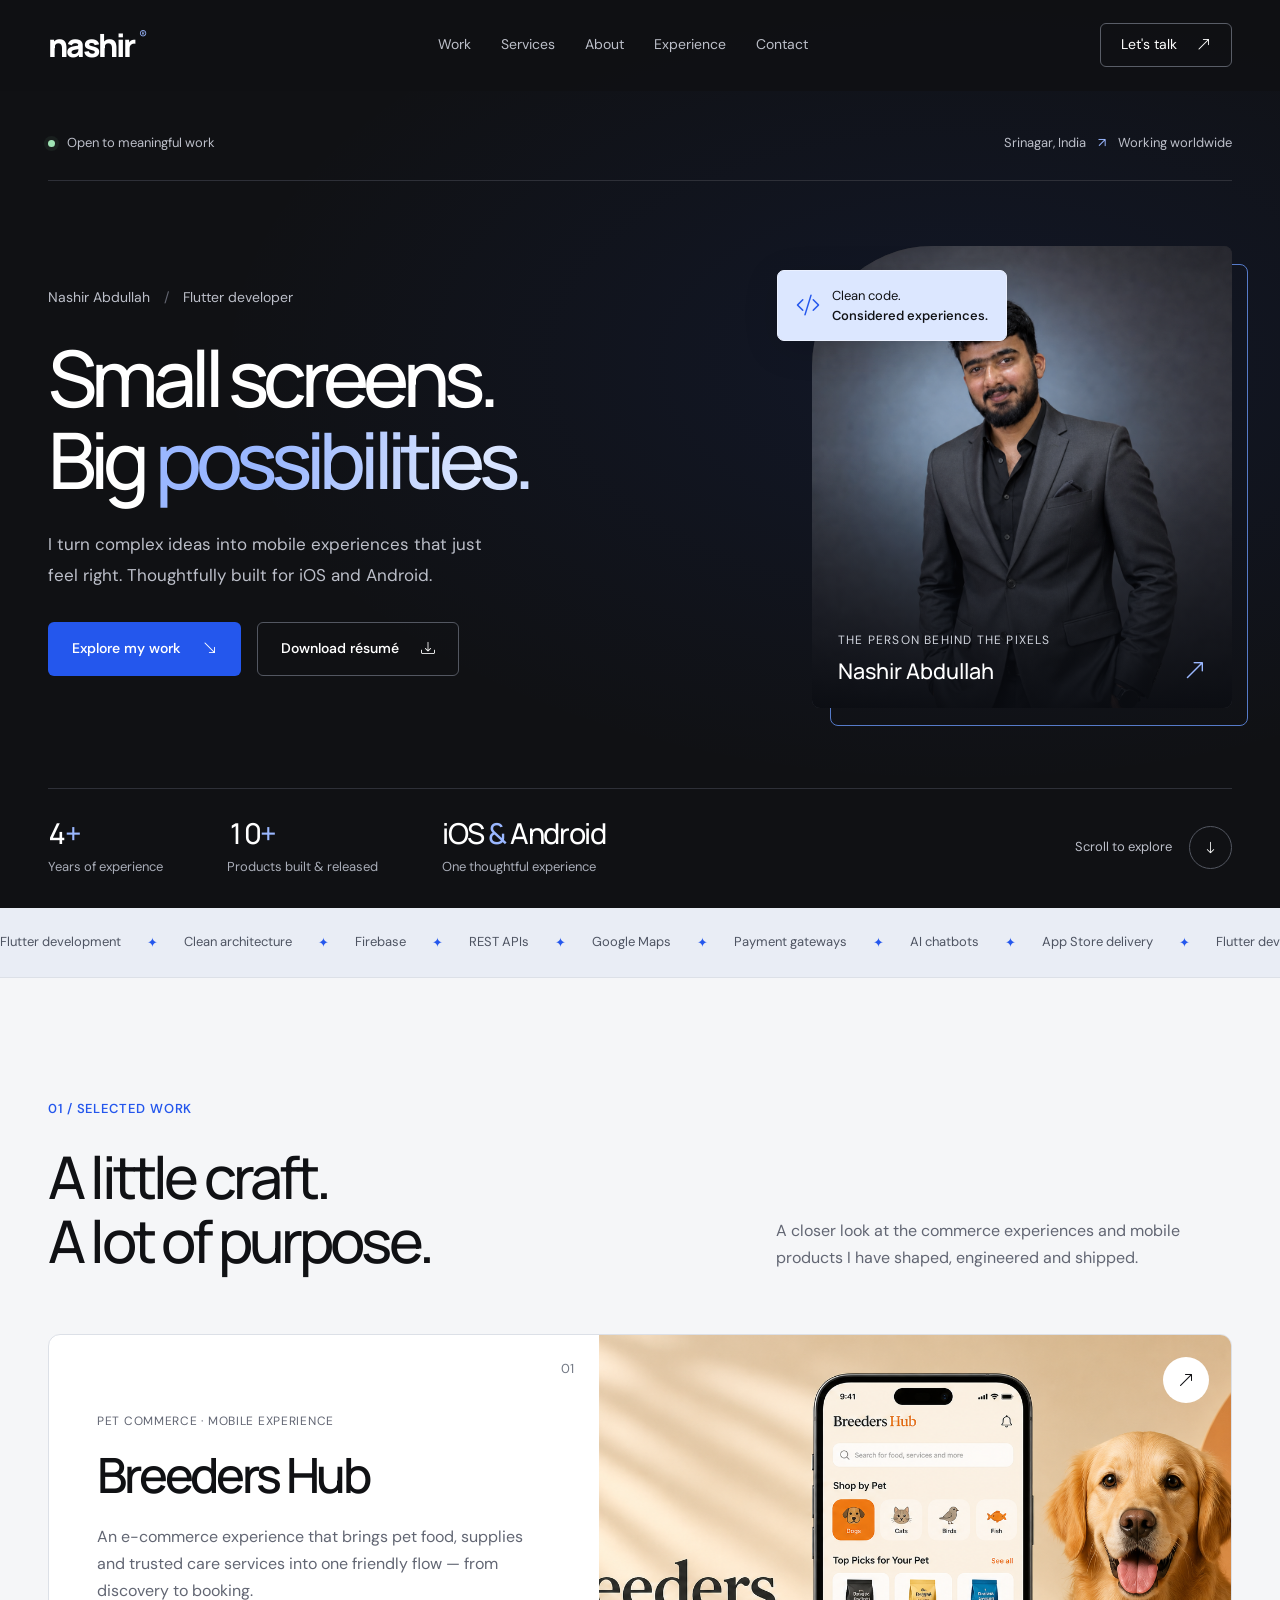
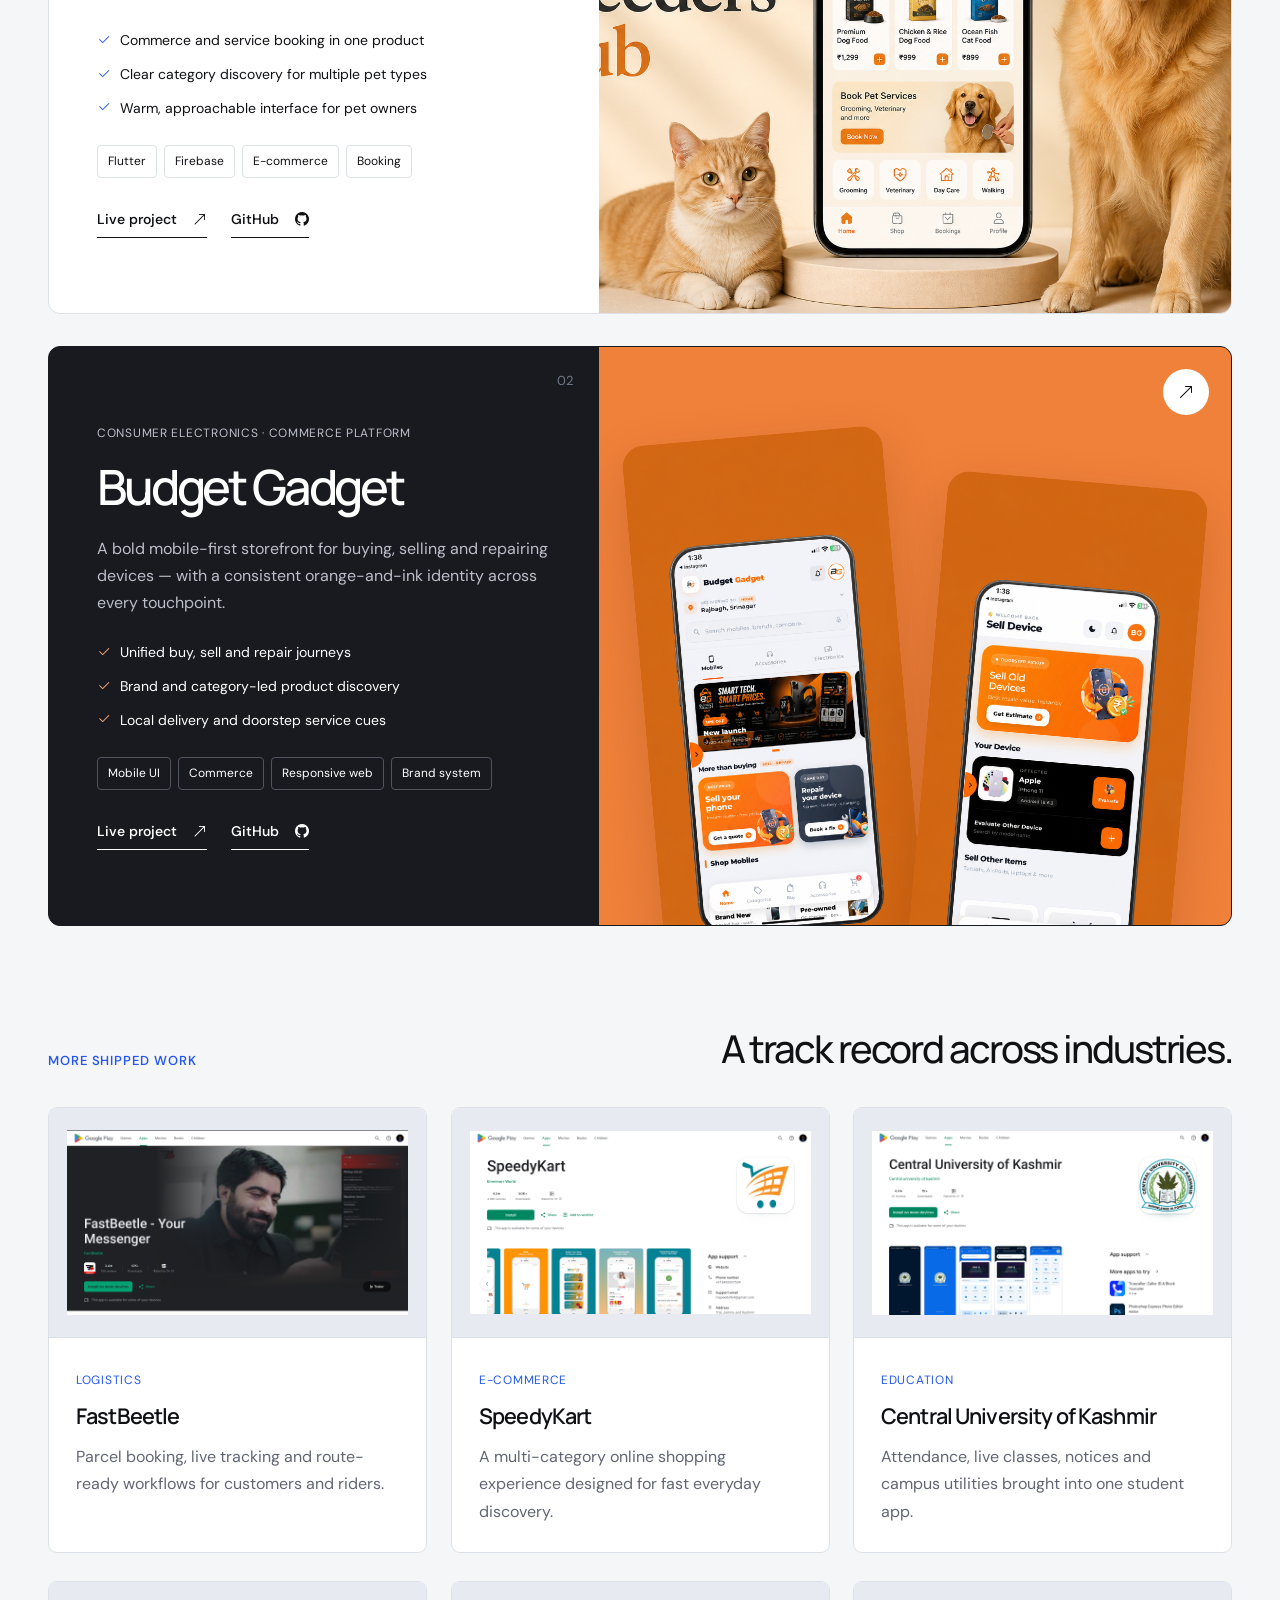
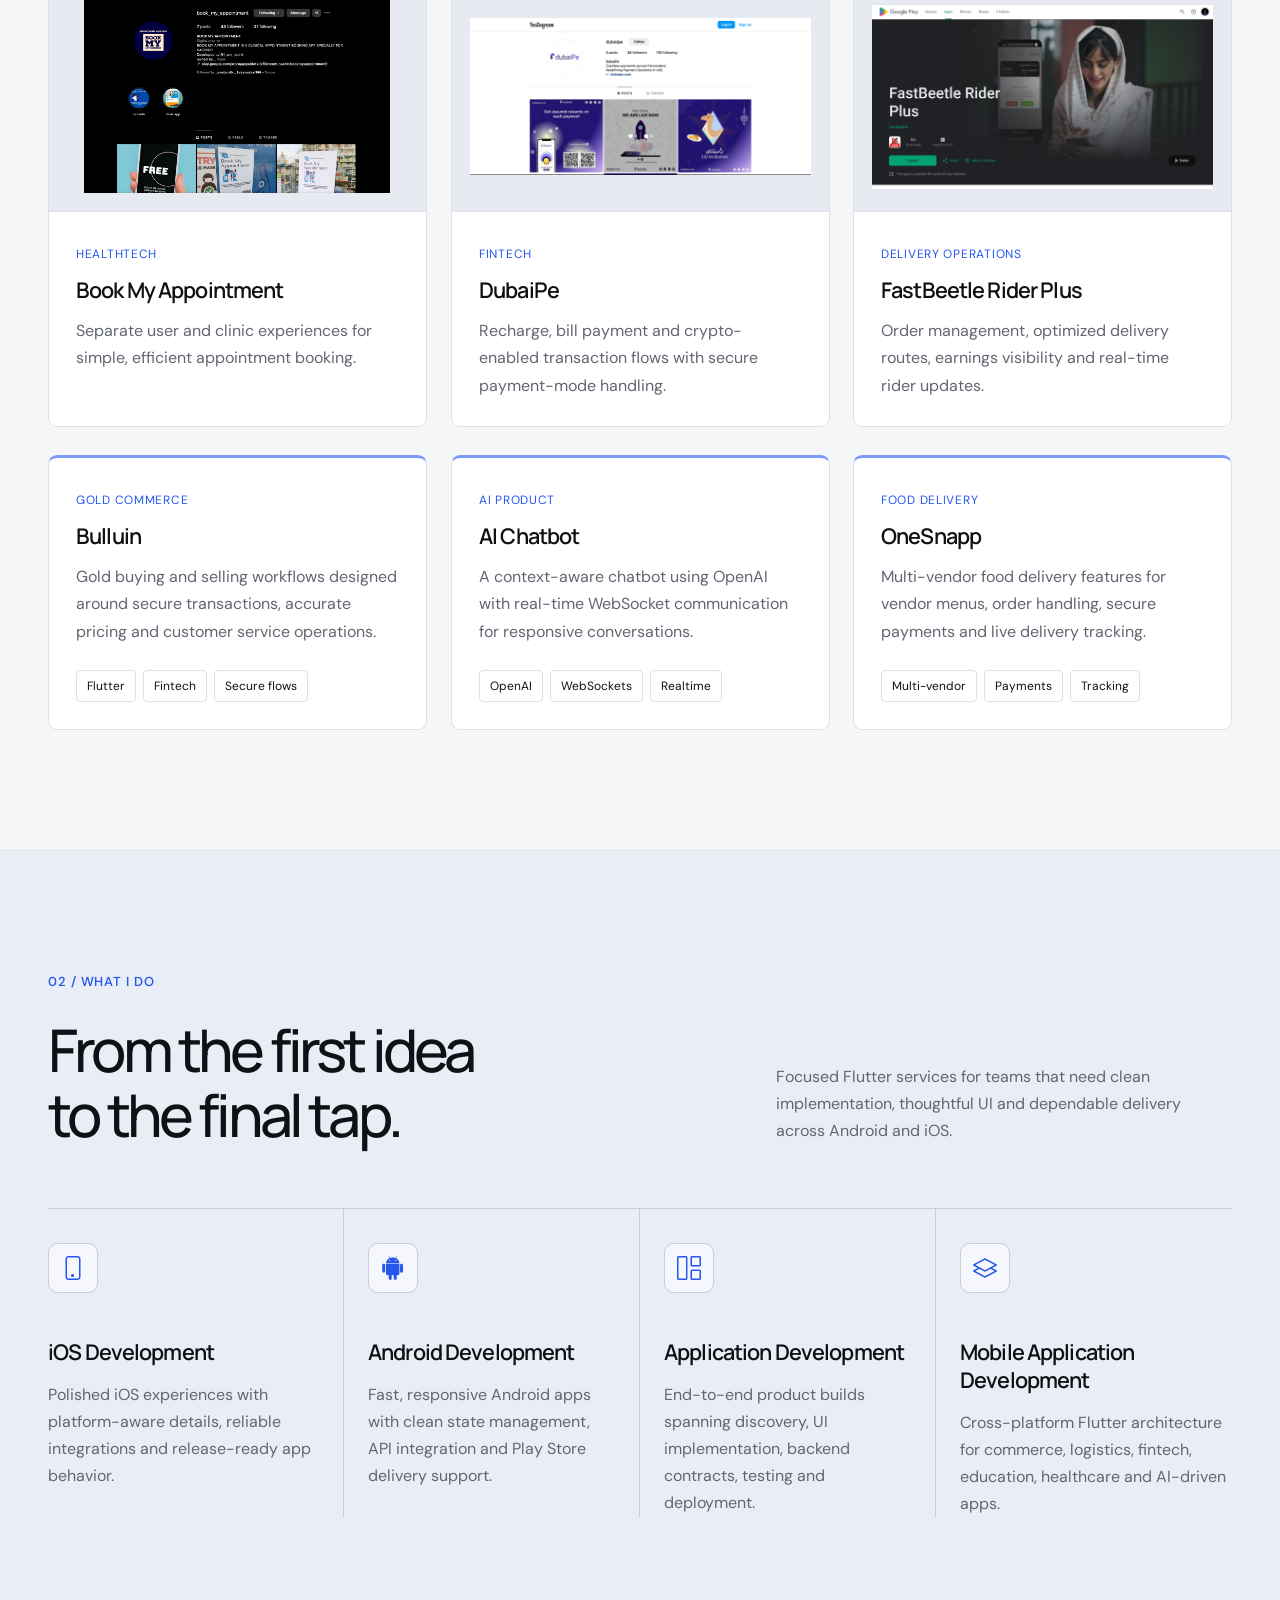
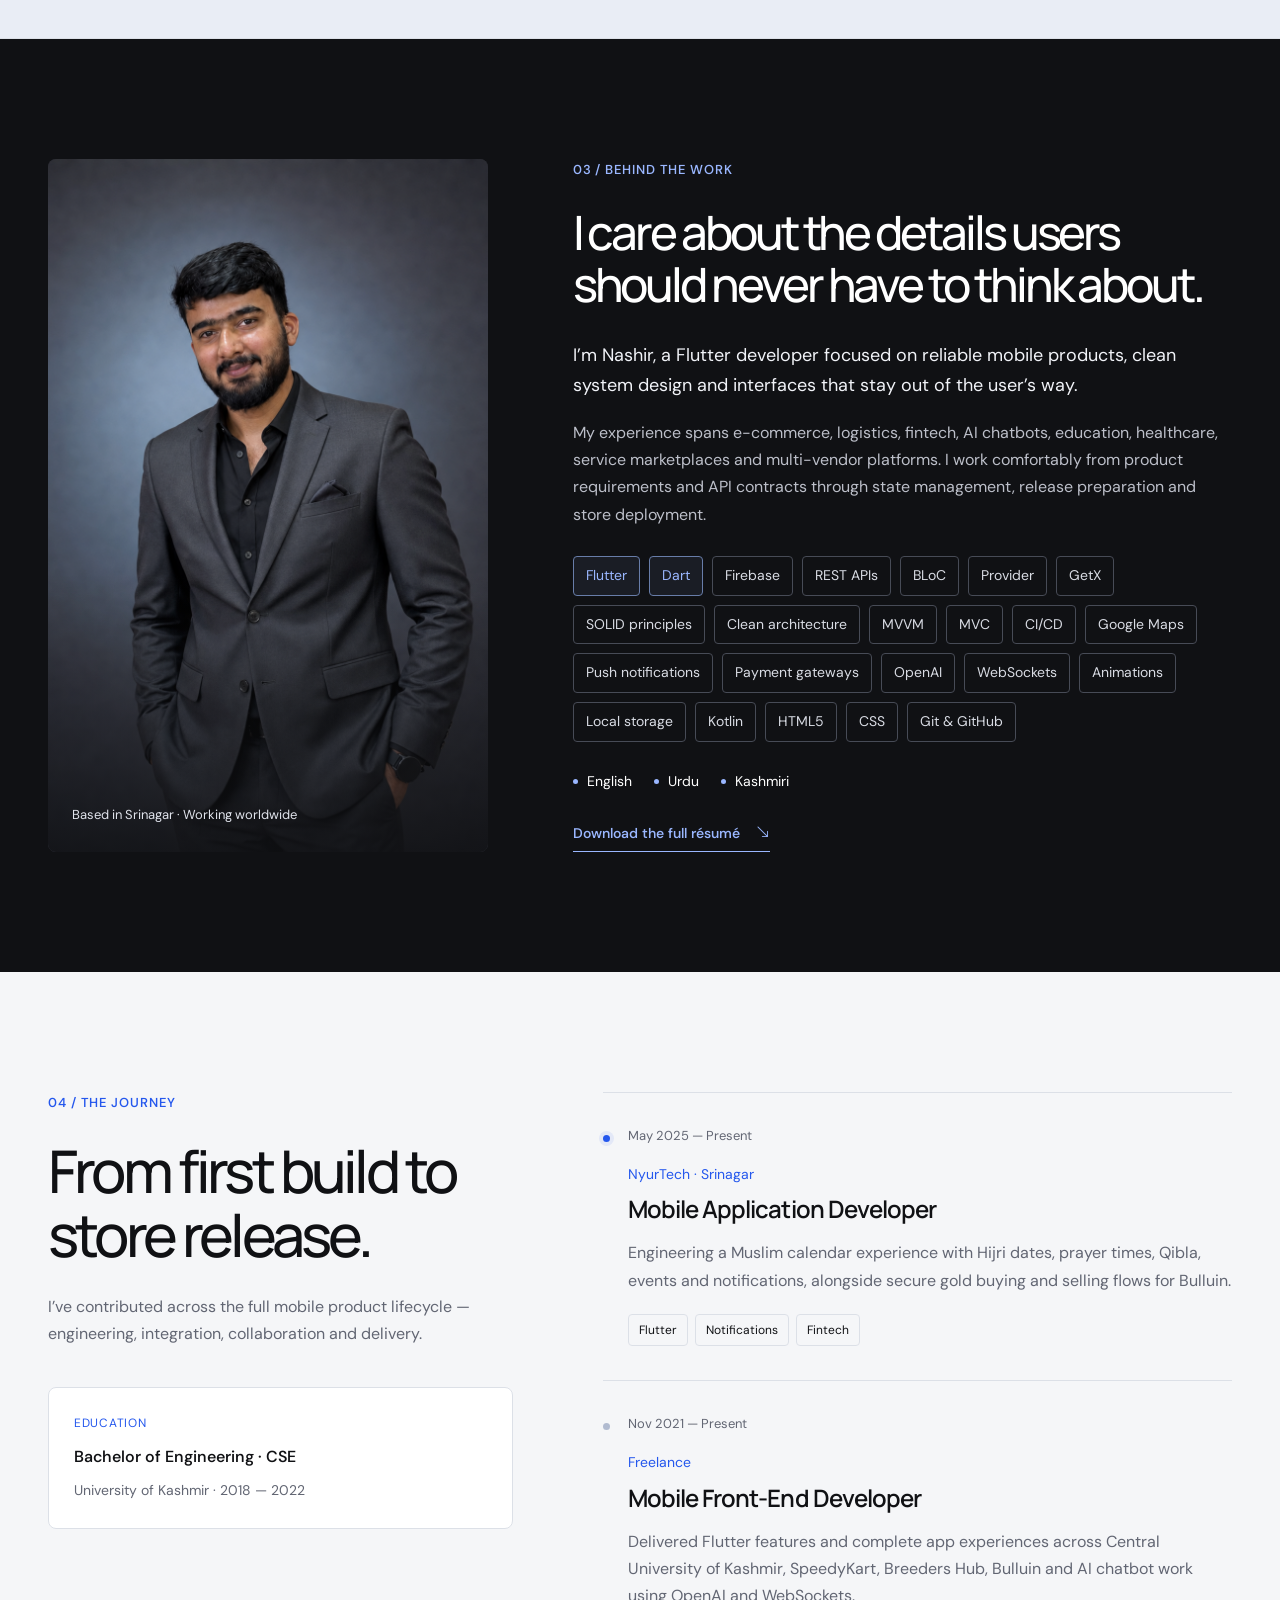
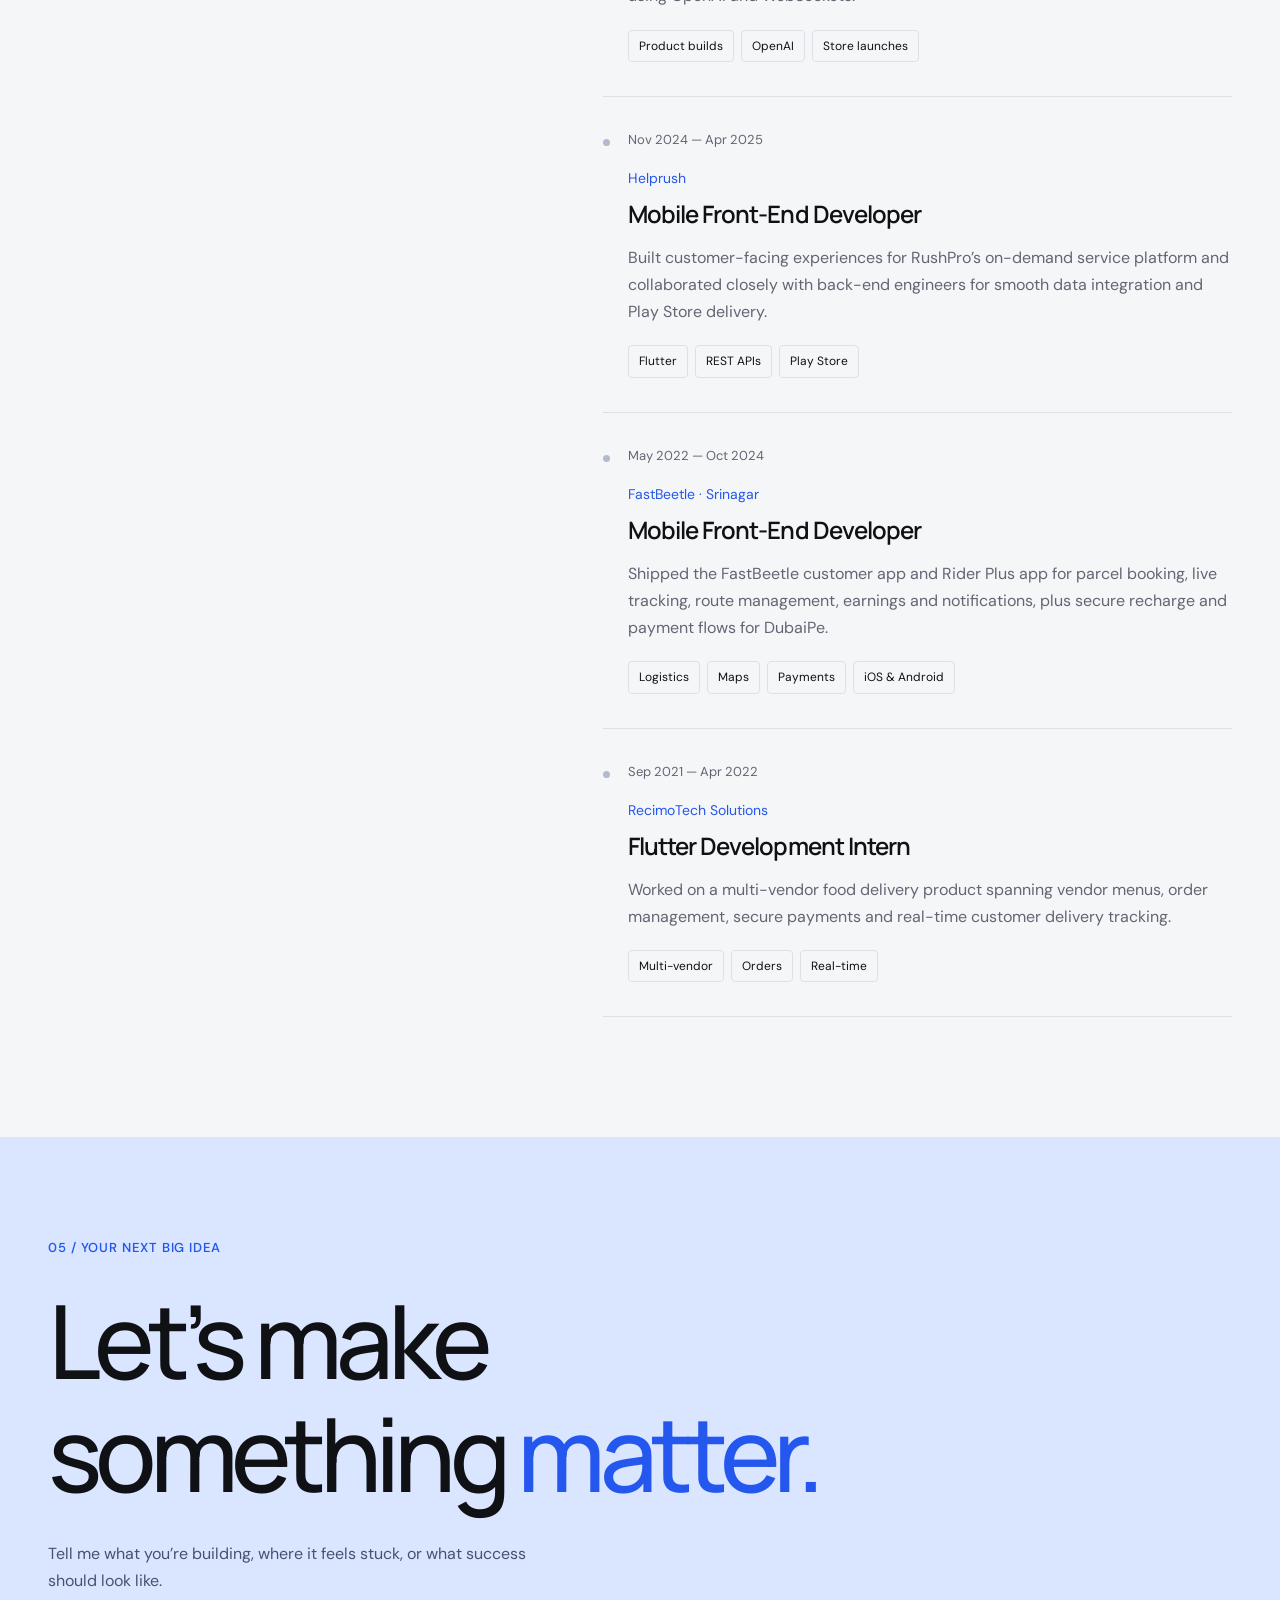
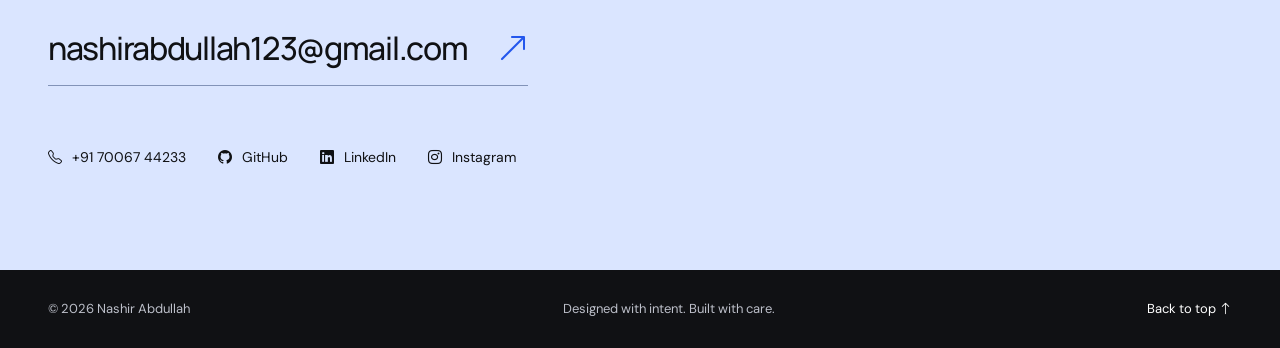
==== commit 3b049898: "Replace animation control with interactive cursor and magnetic effects" ====
--- a/index.html
+++ b/index.html
@@ -190,13 +190,13 @@
     <section class="contact-section" id="contact"><div class="shell contact-inner">
       <p class="section-kicker">05 / Your next big idea</p><h2>Let’s make<br>something <em>matter.</em></h2><p>Tell me what you’re building, where it feels stuck, or what success should look like.</p>
       <a class="contact-email" href="mailto:nashirabdullah123@gmail.com">nashirabdullah123@gmail.com <i class="bi bi-arrow-up-right"></i></a>
-      <div class="contact-meta"><a href="tel:+917006744233"><i class="bi bi-telephone"></i> +91 70067 44233</a><a href="https://github.com/nashirdrabi" target="_blank" rel="noopener"><i class="bi bi-github"></i> GitHub</a><a href="https://www.linkedin.com/in/nashir-abdullah-133068212/" target="_blank" rel="noopener"><i class="bi bi-linkedin"></i> LinkedIn</a><a href="https://www.instagram.com/i_am_nashir/" target="_blank" rel="noopener"><i class="bi bi-instagram"></i> Instagram</a></div>
+      <div class="contact-meta"><a href="tel:+917006744233"><i class="bi bi-telephone"></i> +91 70067 44233</a><a href="https://github.com/nashirdrabi" target="_blank" rel="noopener"><i class="bi bi-github"></i> GitHub</a><a href="https://www.linkedin.com/in/nashir-abdullah-133068212/" target="_blank" rel="noopener"><i class="bi bi-linkedin"></i> LinkedIn</a><a href="https://www.instagram.com/_nashirabdullah/" target="_blank" rel="noopener"><i class="bi bi-instagram"></i> Instagram</a></div>
     </div></section>
   </main>
 
   <footer class="site-footer"><div class="shell"><p>© <span id="year">2026</span> Nashir Abdullah</p><p>Designed with intent. Built with care.</p><a href="#home">Back to top <i class="bi bi-arrow-up"></i></a></div></footer>
-  <button class="motion-toggle" type="button" aria-pressed="false" hidden><i class="bi bi-pause-fill" aria-hidden="true"></i><span>Pause motion</span></button>
   <script src="assets/js/main.js"></script>
   <script src="assets/js/motion.js"></script>
+  <script src="assets/js/cursor.js"></script>
 </body>
 </html>
--- a/assets/css/portfolio.css
+++ b/assets/css/portfolio.css
@@ -279,11 +279,6 @@
 .ticker-group > i { display: inline-block; }
 .reading-progress { position: fixed; inset: 0 0 auto; z-index: 1100; height: 3px; background: var(--sky); pointer-events: none; transform: scaleX(0); transform-origin: left; opacity: 0; }
 .motion-enabled .reading-progress { opacity: 1; }
-.motion-toggle { position: fixed; z-index: 900; right: 20px; bottom: 20px; display: flex; align-items: center; gap: 6px; min-height: 44px; padding: 0 14px; border: 1px solid #666d80; border-radius: 24px; background: #101114ed; color: #fff; font-size: .875rem; box-shadow: 0 4px 20px #0002; cursor: pointer; }
-.motion-toggle[hidden] { display: none; }
-.motion-toggle:hover { background: #2457ed; }
-.motion-toggle i { font-size: 1.125rem; }
-body:has(.motion-toggle:not([hidden])) .site-footer { padding-bottom: 85px; }
 .motion-enabled .hero { position: relative; isolation: isolate; }
 .motion-enabled .hero::before { content: ""; position: absolute; z-index: -1; inset: 0; background: radial-gradient(ellipse at 75% 40%, #2457ed17, transparent 55%); animation: ambient-light 9s ease-in-out infinite alternate; pointer-events: none; }
 .motion-enabled .status-dot { animation: status-breathe 3s ease-in-out infinite; }
@@ -320,7 +315,6 @@
 }
 @media (max-width: 800px) {
   .motion-enabled .hero-portrait { transform: none; }
-  .motion-toggle { right: 12px; bottom: 12px; }
   .motion-enabled .ticker-track { animation-duration: 48s; }
 }
 @keyframes skills-marquee { to { transform: translateX(-50%); } }
@@ -330,7 +324,32 @@
 @keyframes ambient-light { from { opacity: .35; } to { opacity: 1; } }
 @keyframes headline-light { 0%, 100% { background-position: 100% 50%; } 50% { background-position: 0% 50%; } }
 
+/* Mouse-only accents keep the native cursor and never intercept input. */
+.cursor-effects { position: fixed; inset: 0; z-index: 1500; overflow: hidden; pointer-events: none; opacity: 0; transition: opacity .18s; contain: strict; }
+.cursor-effects * { pointer-events: none; }
+.motion-enabled.cursor-active .cursor-effects { opacity: 1; }
+.cursor-ring { position: absolute; left: 0; top: 0; width: 34px; height: 34px; display: grid; place-items: center; border: 1px solid #6694ffcc; border-radius: 50%; background: #2457ed06; box-shadow: 0 0 18px #2457ed12; transition: width .28s, height .28s, background .28s, border-color .28s, box-shadow .28s; }
+.cursor-ring > span { color: #fff; font-size: 1.7rem; line-height: 1; opacity: 0; transform: scale(.6) rotate(-30deg); transition: opacity .2s, transform .3s; }
+.cursor-ring.cursor-link { width: 54px; height: 54px; border-color: #9ab7ff; background: #2457ed1a; box-shadow: 0 0 22px #2457ed22; }
+.cursor-ring.cursor-project { width: 70px; height: 70px; background: #2457ede8; border-color: #b5caff; box-shadow: 0 8px 30px #10111430; }
+.cursor-ring.cursor-project > span { opacity: 1; transform: scale(1) rotate(0deg); }
+.cursor-trail { position: absolute; left: 0; top: 0; width: var(--trail-size); height: var(--trail-size); border-radius: 50%; background: #82a9ff; opacity: var(--trail-opacity); box-shadow: 0 0 10px #4e7dff55; }
+.cursor-ripple { position: absolute; width: 34px; height: 34px; border: 1px solid #7ca1ff; border-radius: 50%; box-shadow: 0 0 15px #2457ed22; }
+@media (hover: hover) and (pointer: fine) and (min-width: 801px) {
+  .motion-enabled :is(.button, .nav-cta) { translate: var(--magnet-x, 0px) var(--magnet-y, 0px); transition: translate .25s cubic-bezier(.16, 1, .3, 1), transform .25s, background .25s, border-color .25s; }
+  .motion-enabled .project-card { position: relative; transform: perspective(1000px) rotateX(var(--card-rx, 0deg)) rotateY(var(--card-ry, 0deg)); }
+  .motion-enabled .project-card:hover { transform: perspective(1000px) translateY(-7px) rotateX(var(--card-rx, 0deg)) rotateY(var(--card-ry, 0deg)); box-shadow: 0 22px 45px #15316a1a; }
+  .motion-enabled :is(.featured-project, .service-card, .contact-section) { position: relative; }
+  .motion-enabled :is(.project-card, .featured-project, .service-card)::after { content: ""; position: absolute; z-index: 3; inset: 0; border-radius: inherit; background: radial-gradient(320px circle at var(--spot-x, 50%) var(--spot-y, 50%), #5084ff22, transparent 70%); box-shadow: inset 0 0 0 1px #86a7ff35; opacity: 0; pointer-events: none; transition: opacity .35s; }
+  .motion-enabled :is(.hero, .contact-section)::after { content: ""; position: absolute; inset: 0; background: radial-gradient(420px circle at var(--spot-x, 50%) var(--spot-y, 50%), #5688ff22, transparent 75%); opacity: 0; pointer-events: none; transition: opacity .4s; }
+  .motion-enabled :is(.project-card, .featured-project, .service-card, .hero, .contact-section).spotlight-active::after { opacity: 1; }
+}
+@media (hover: none), (pointer: coarse), (max-width: 800px) {
+  .cursor-effects { display: none; }
+}
+
 @media (prefers-reduced-motion: reduce) {
   html { scroll-behavior: auto; }
+  .cursor-effects { display: none; }
   *, *::before, *::after { animation: none !important; transition: none !important; }
 }
